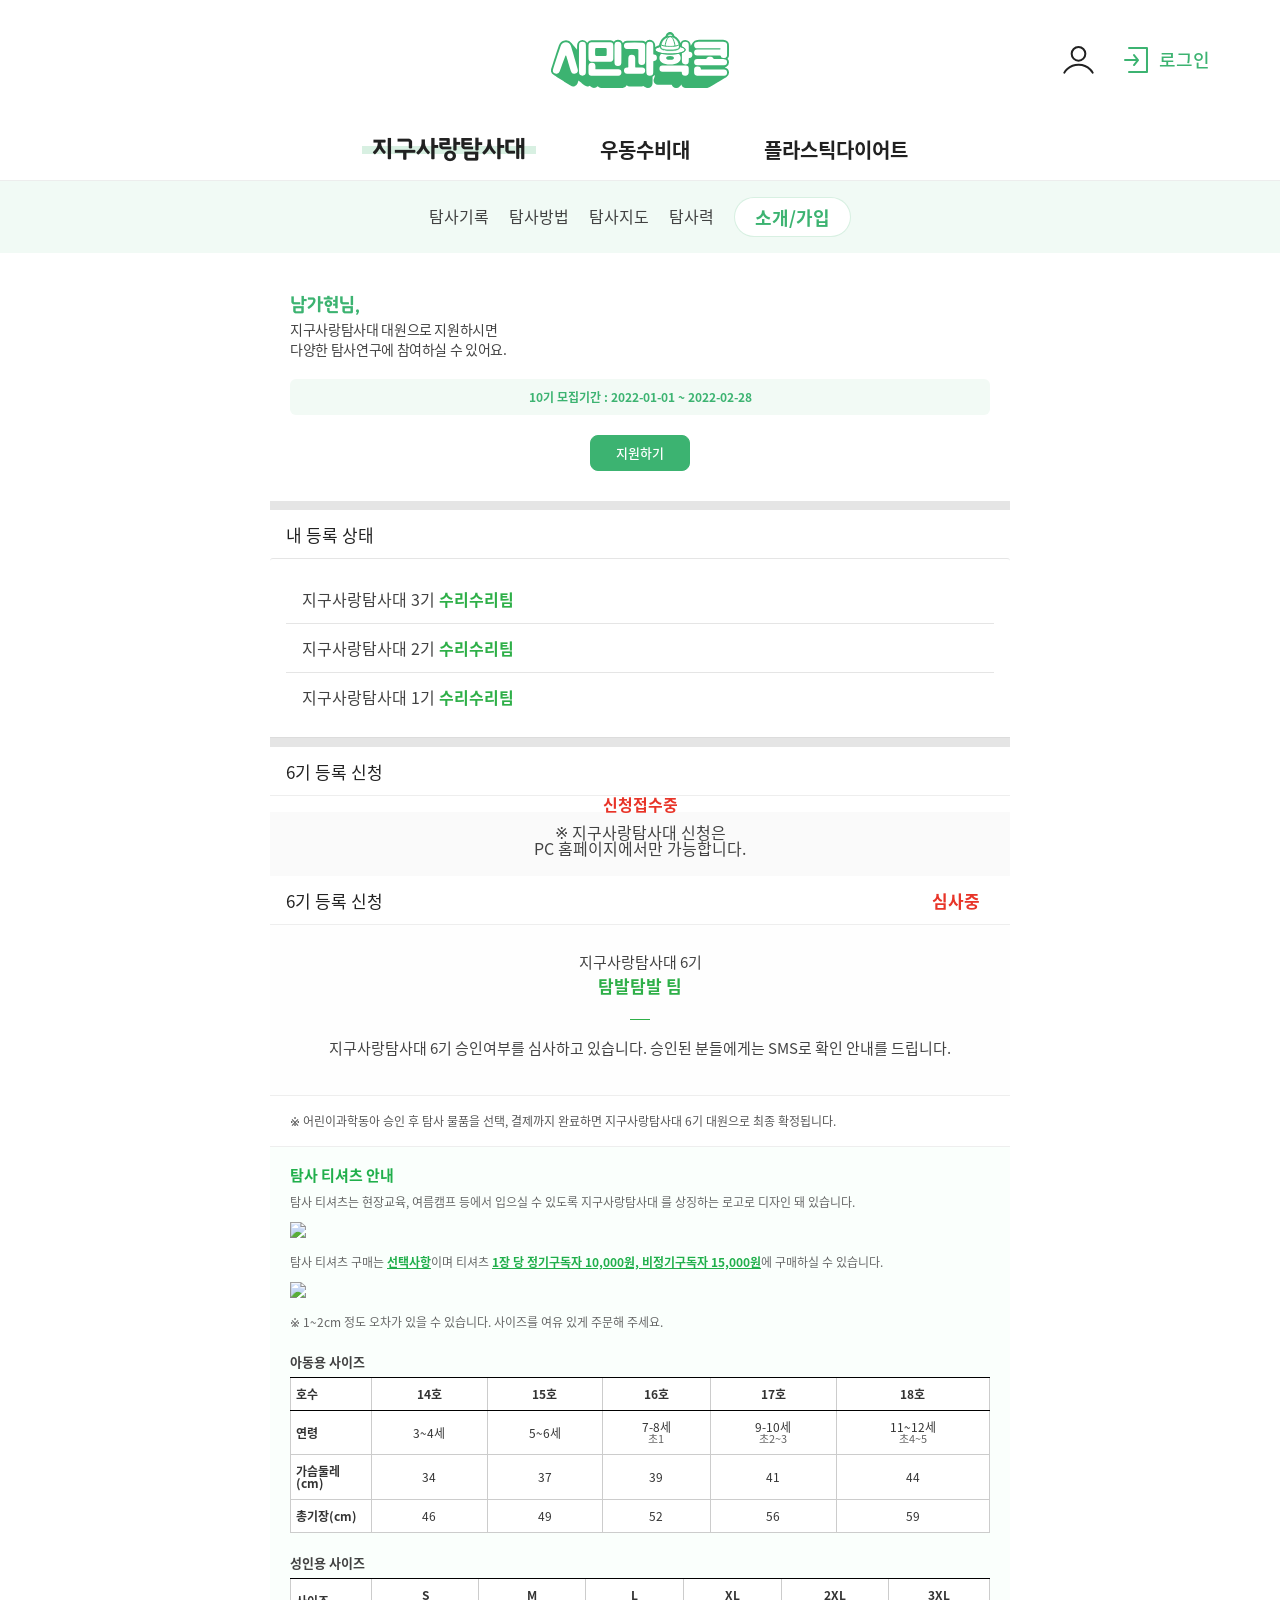
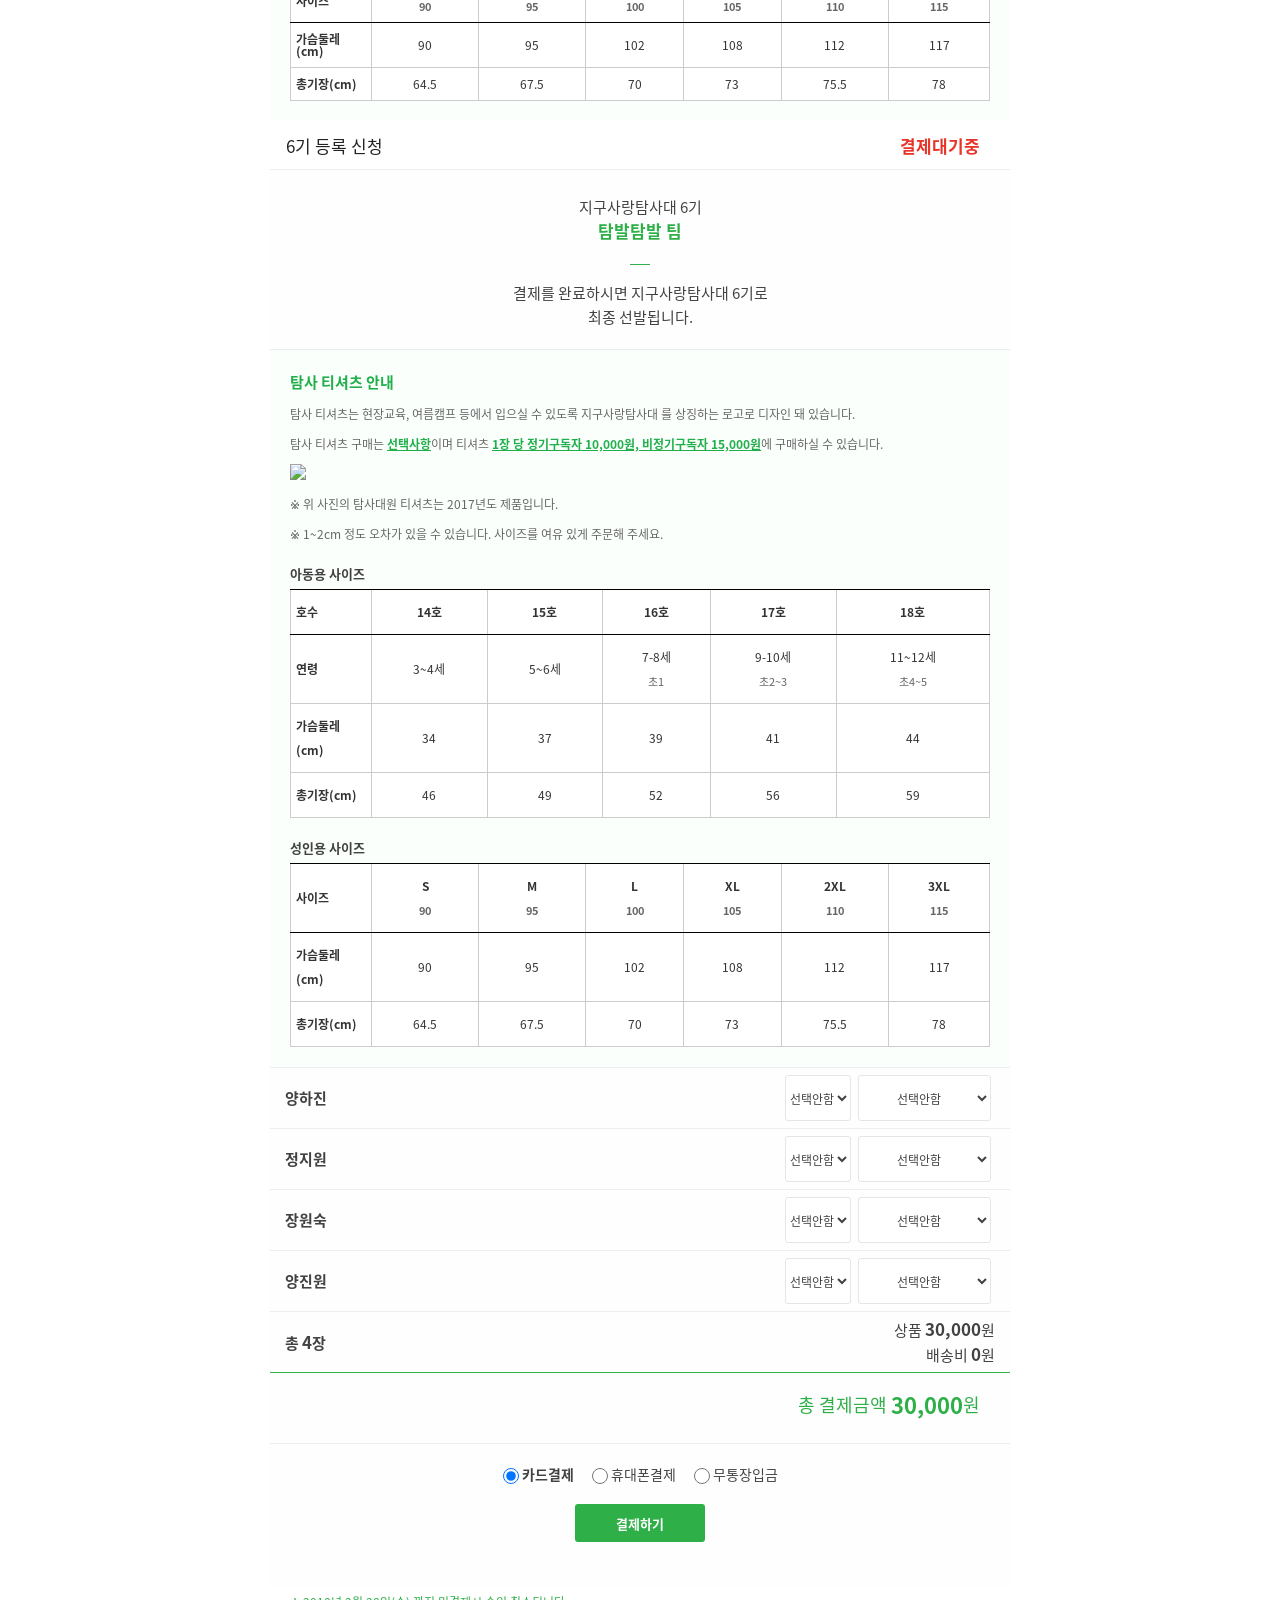
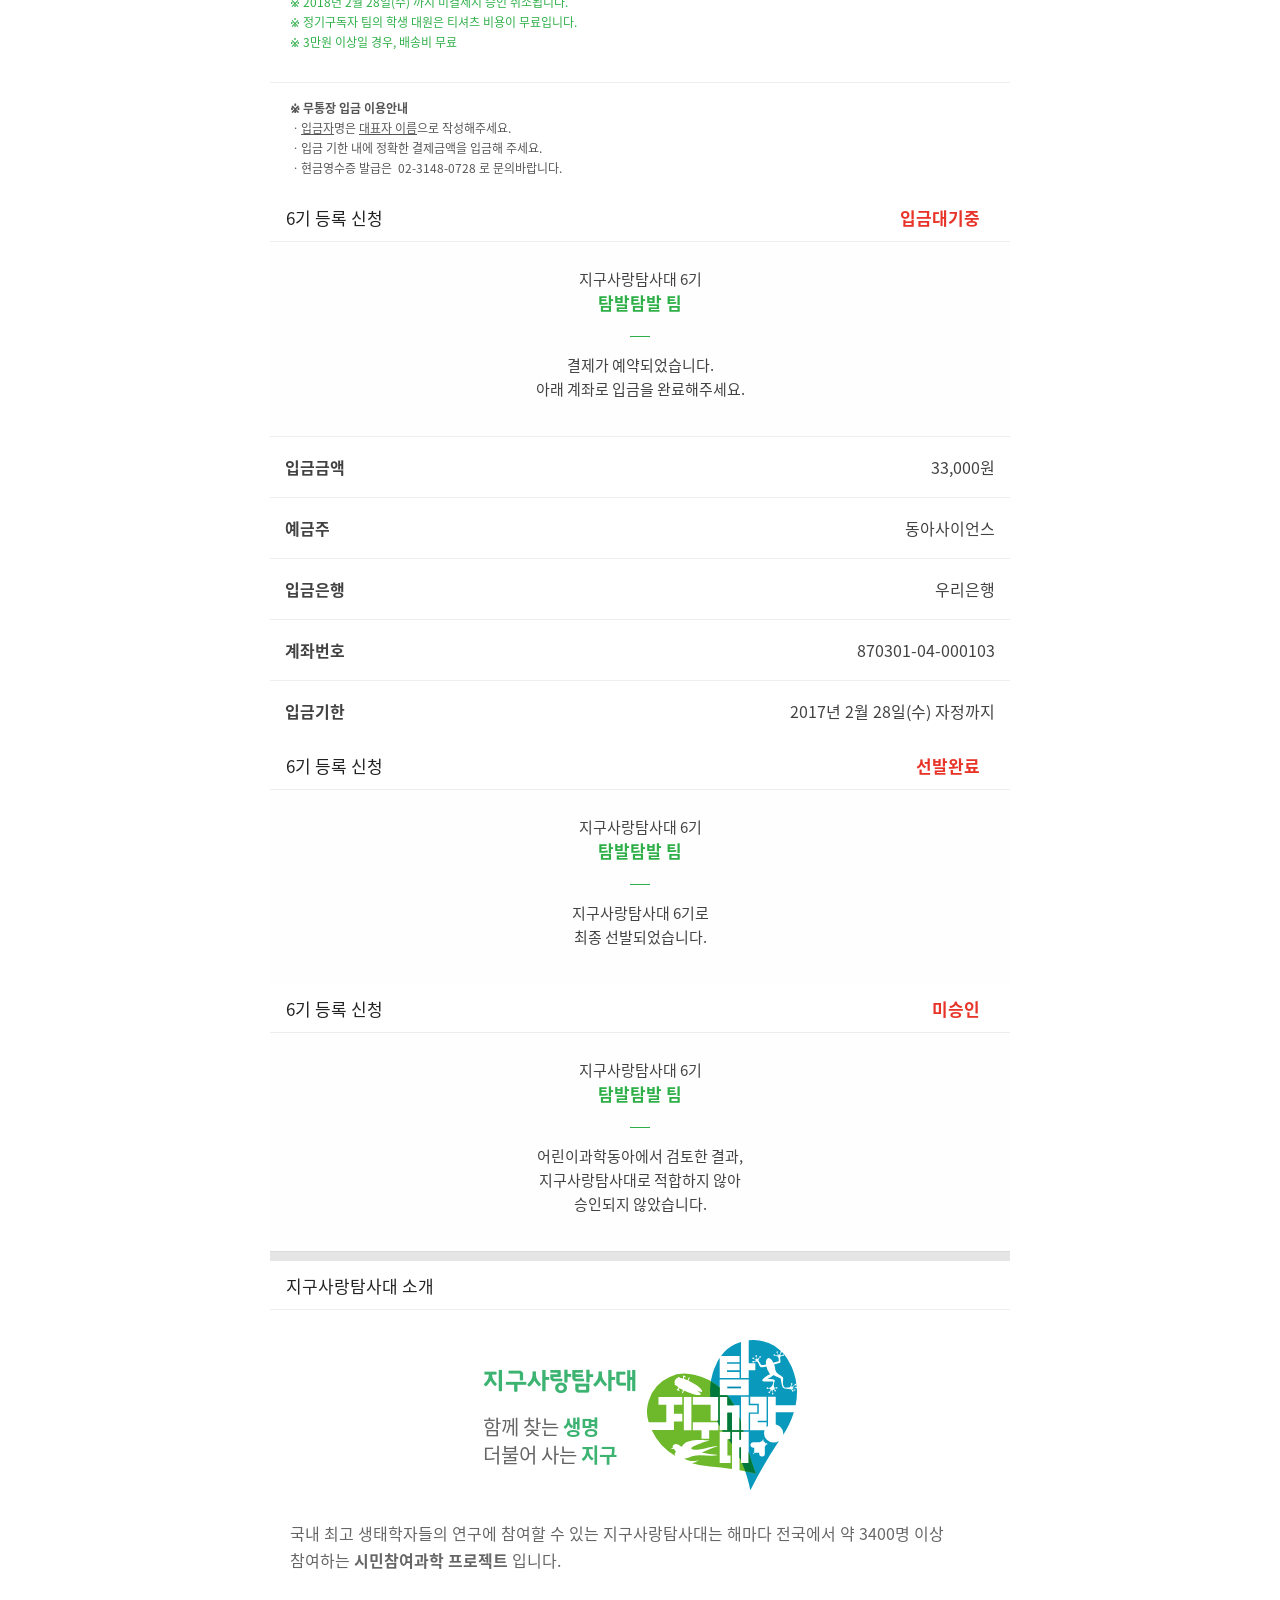
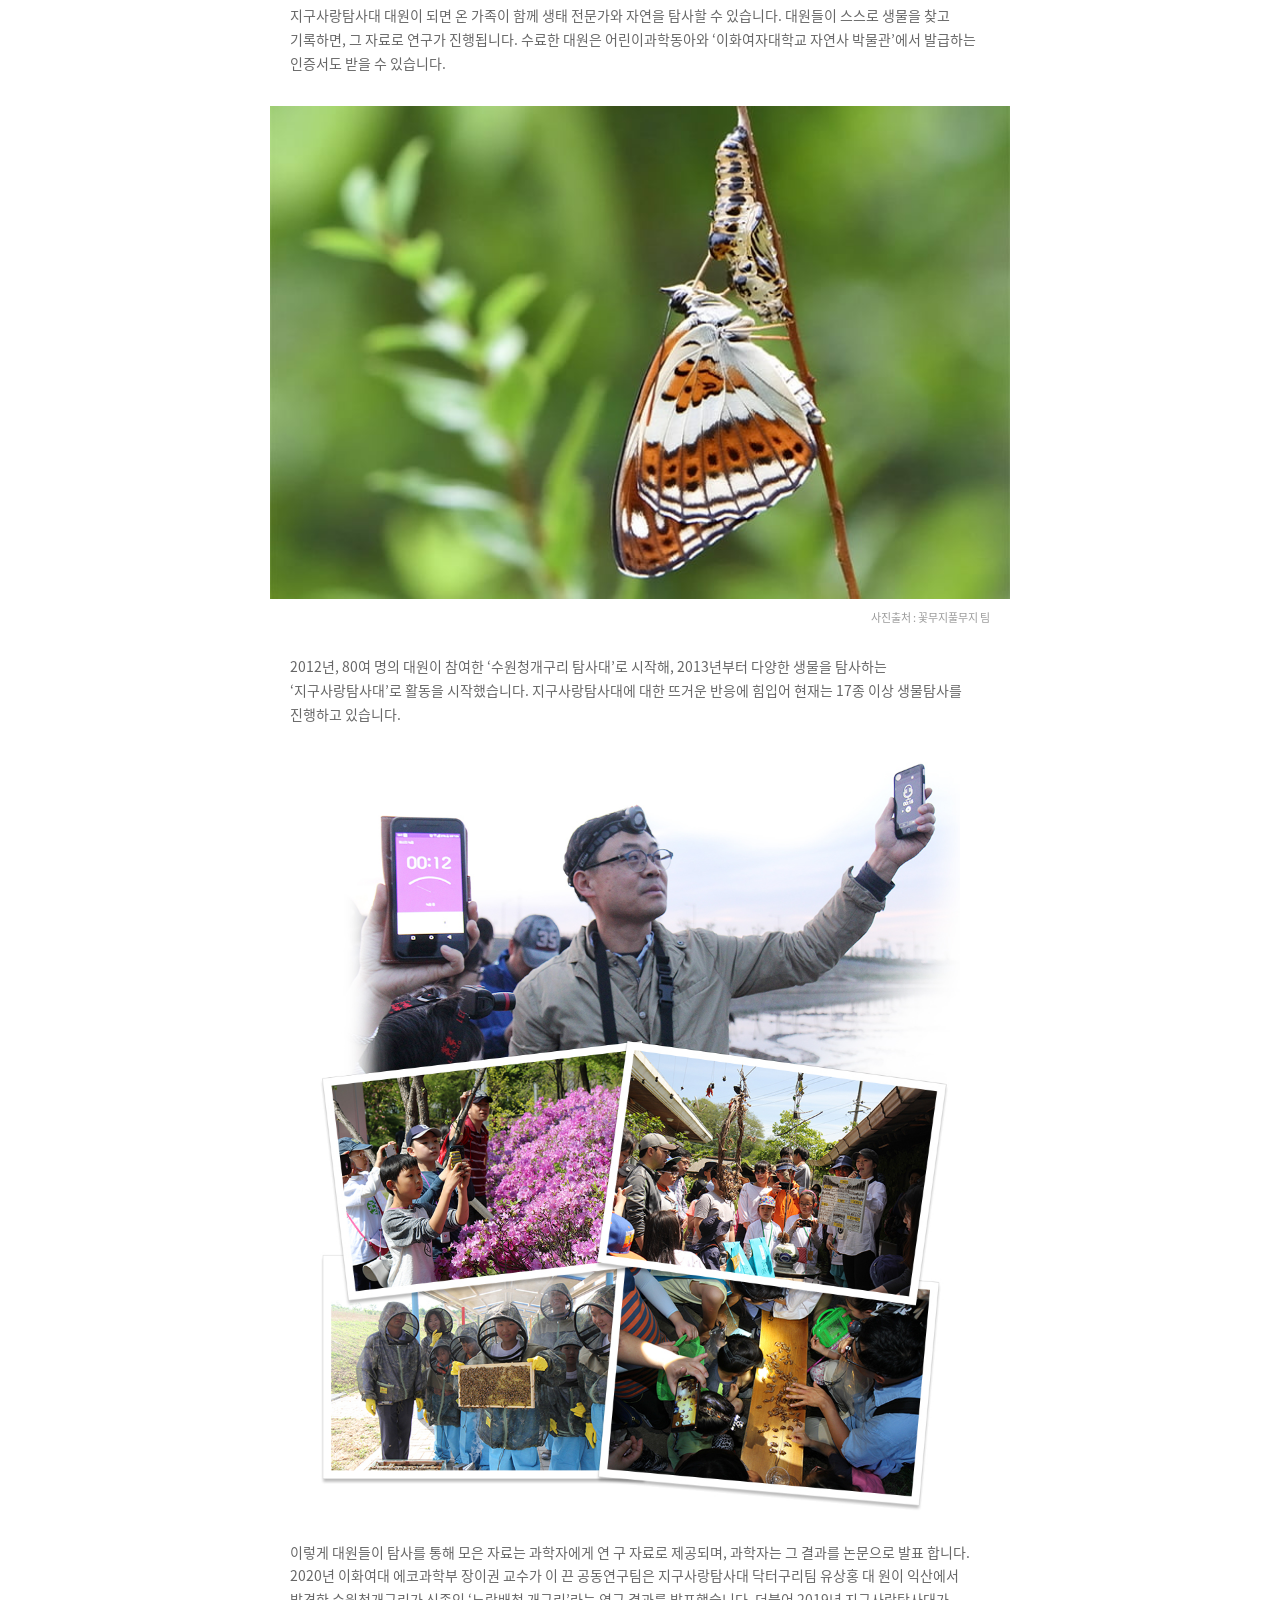
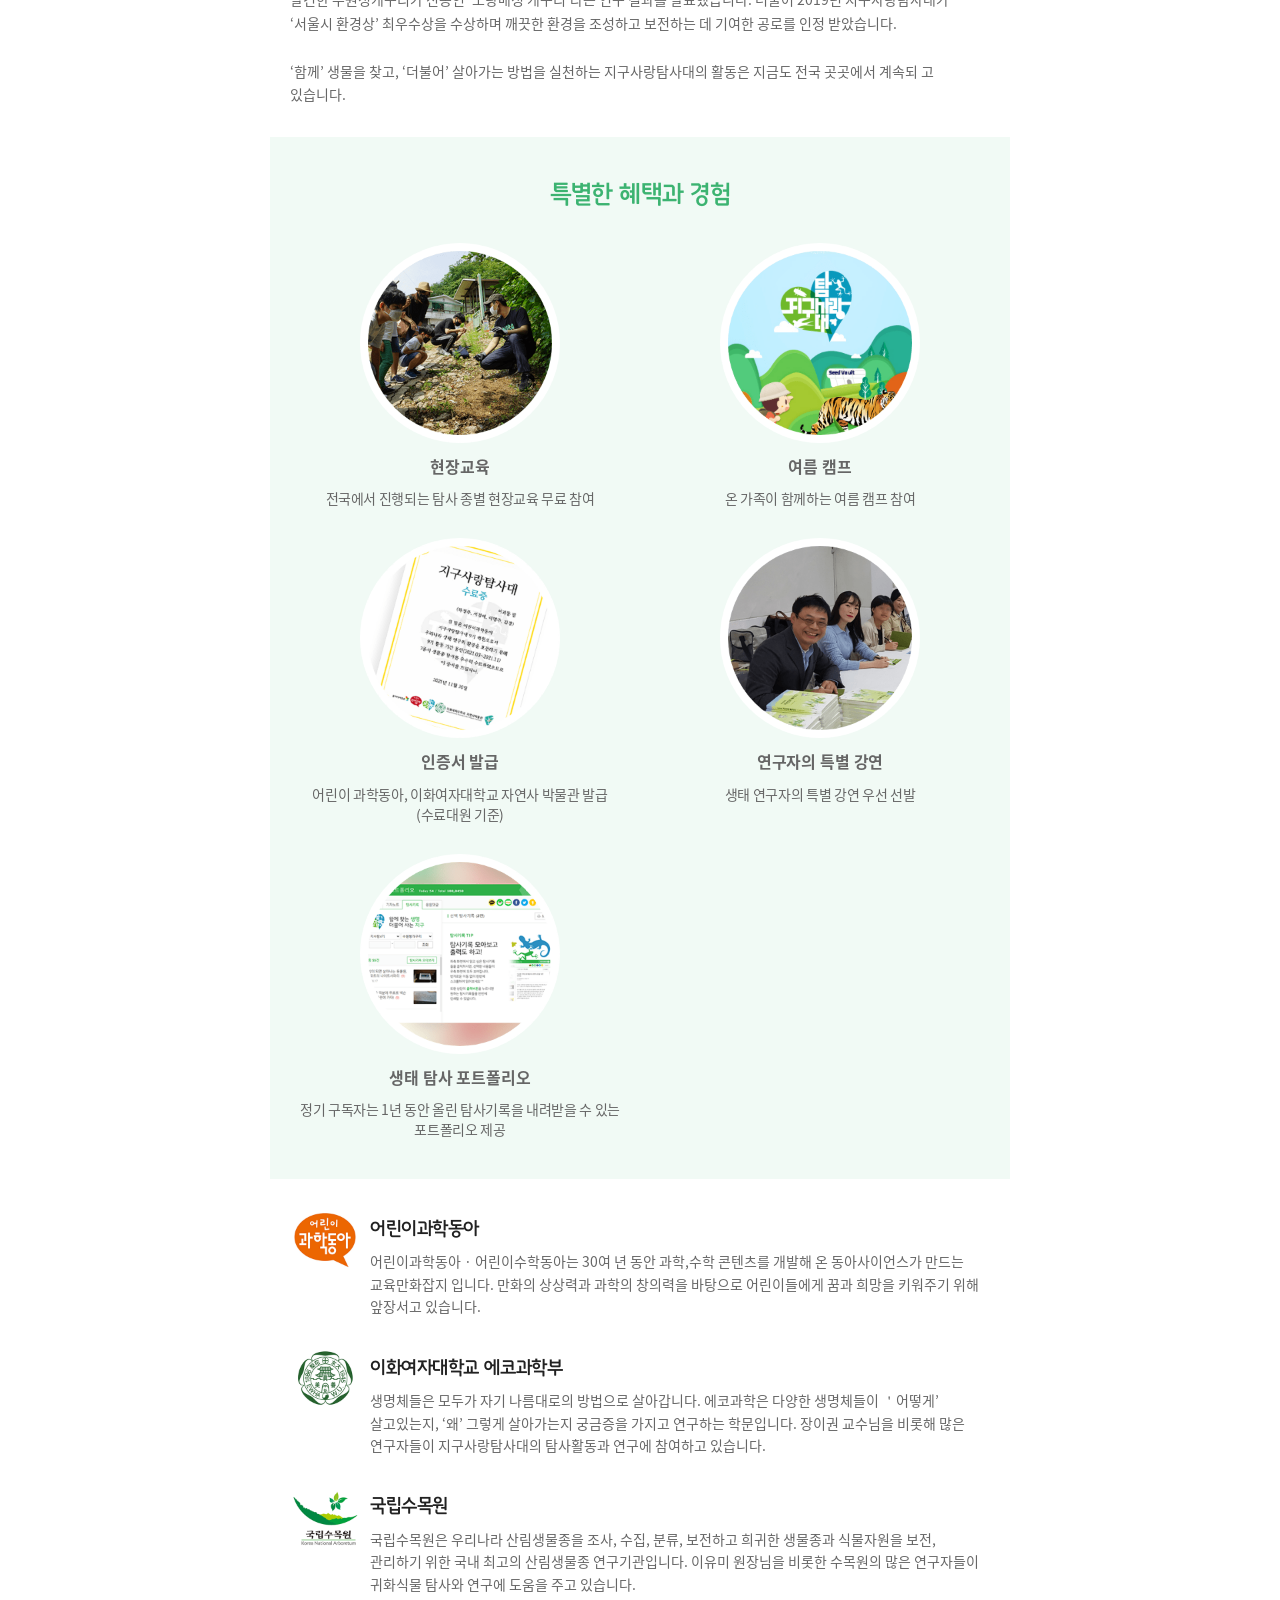
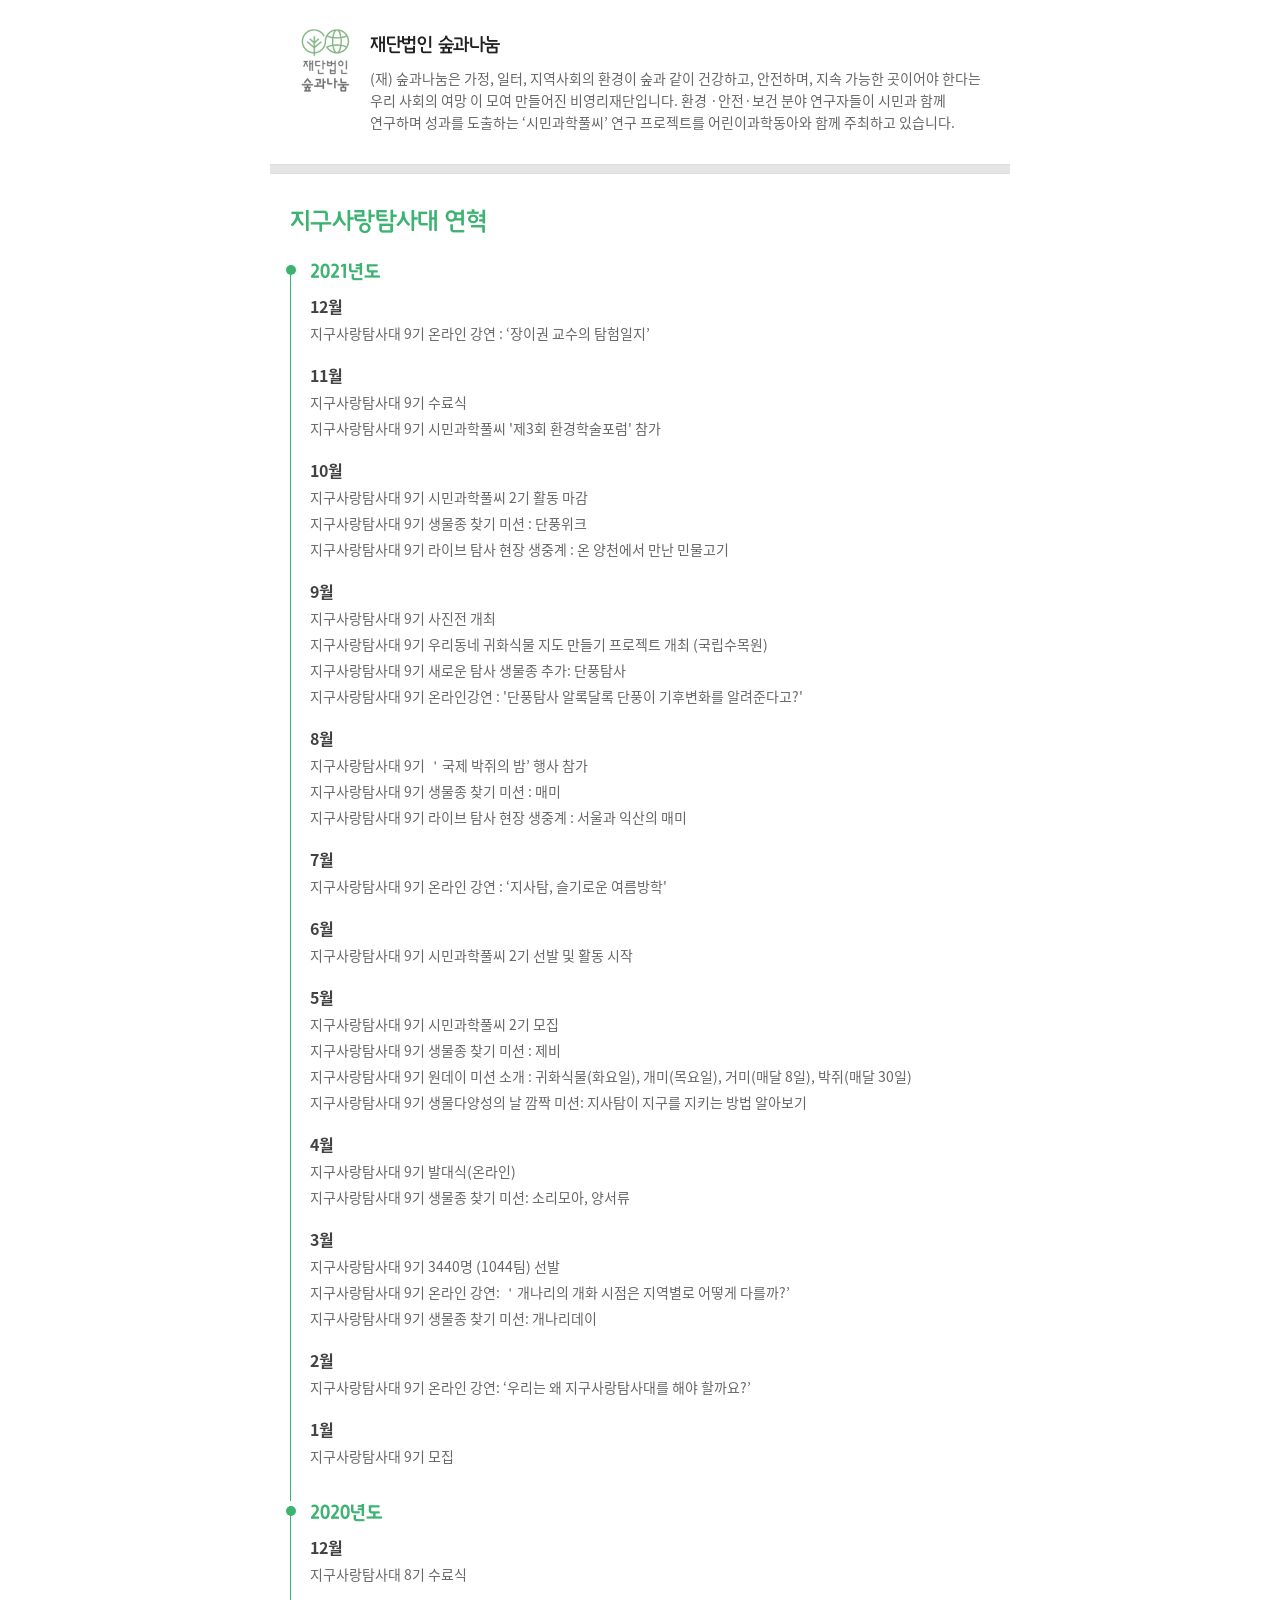
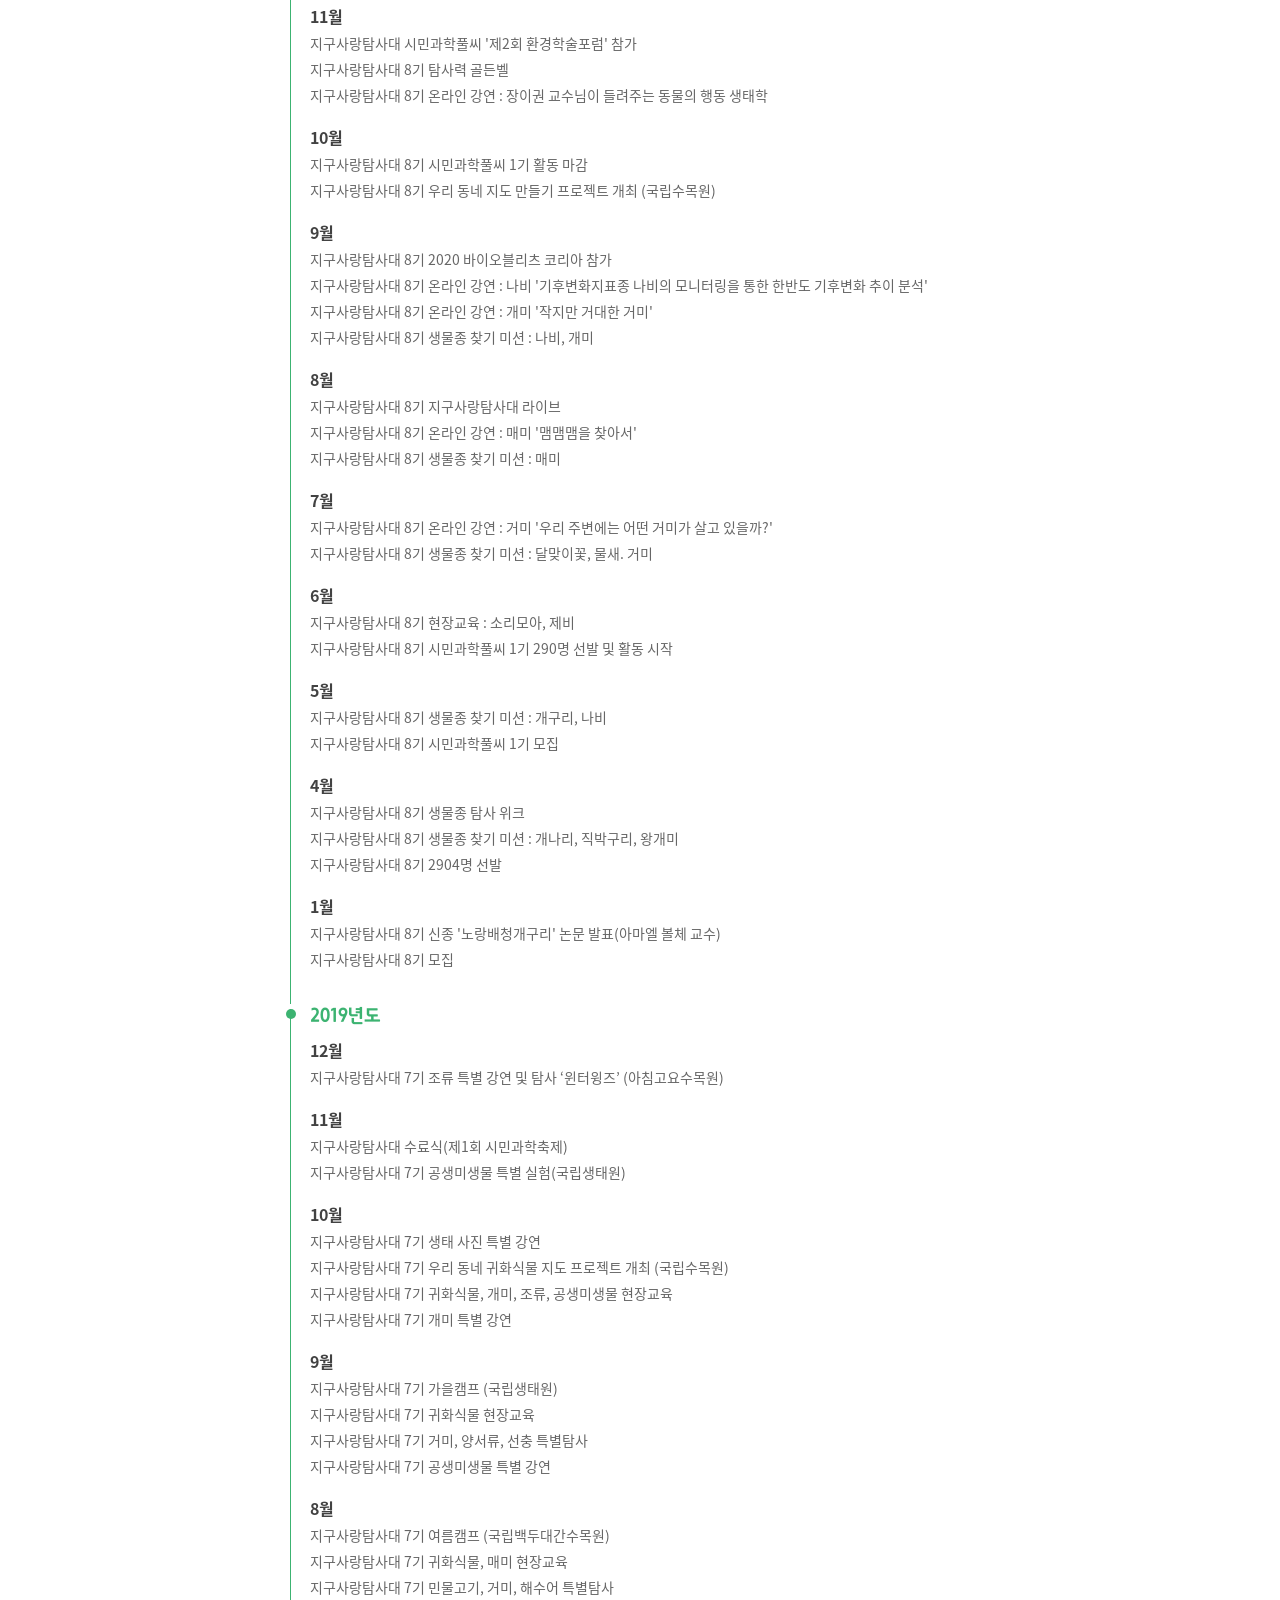
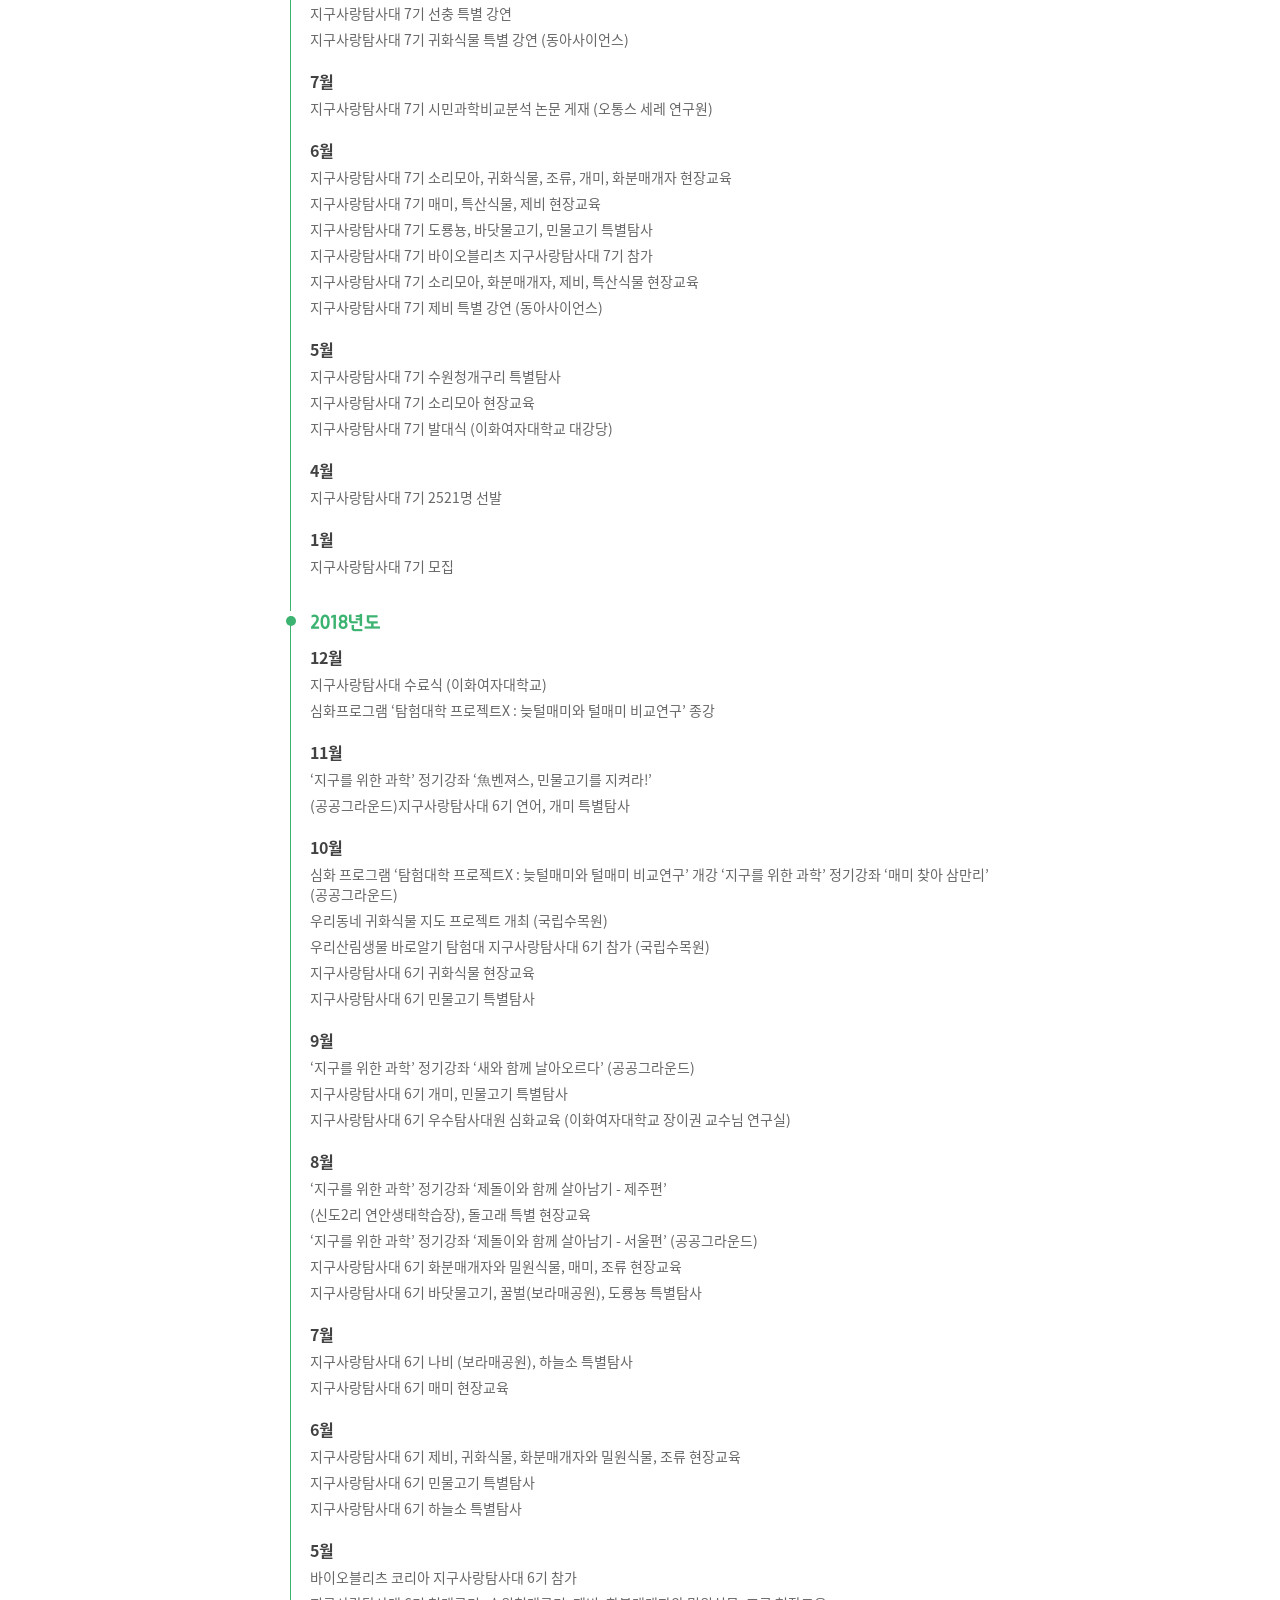
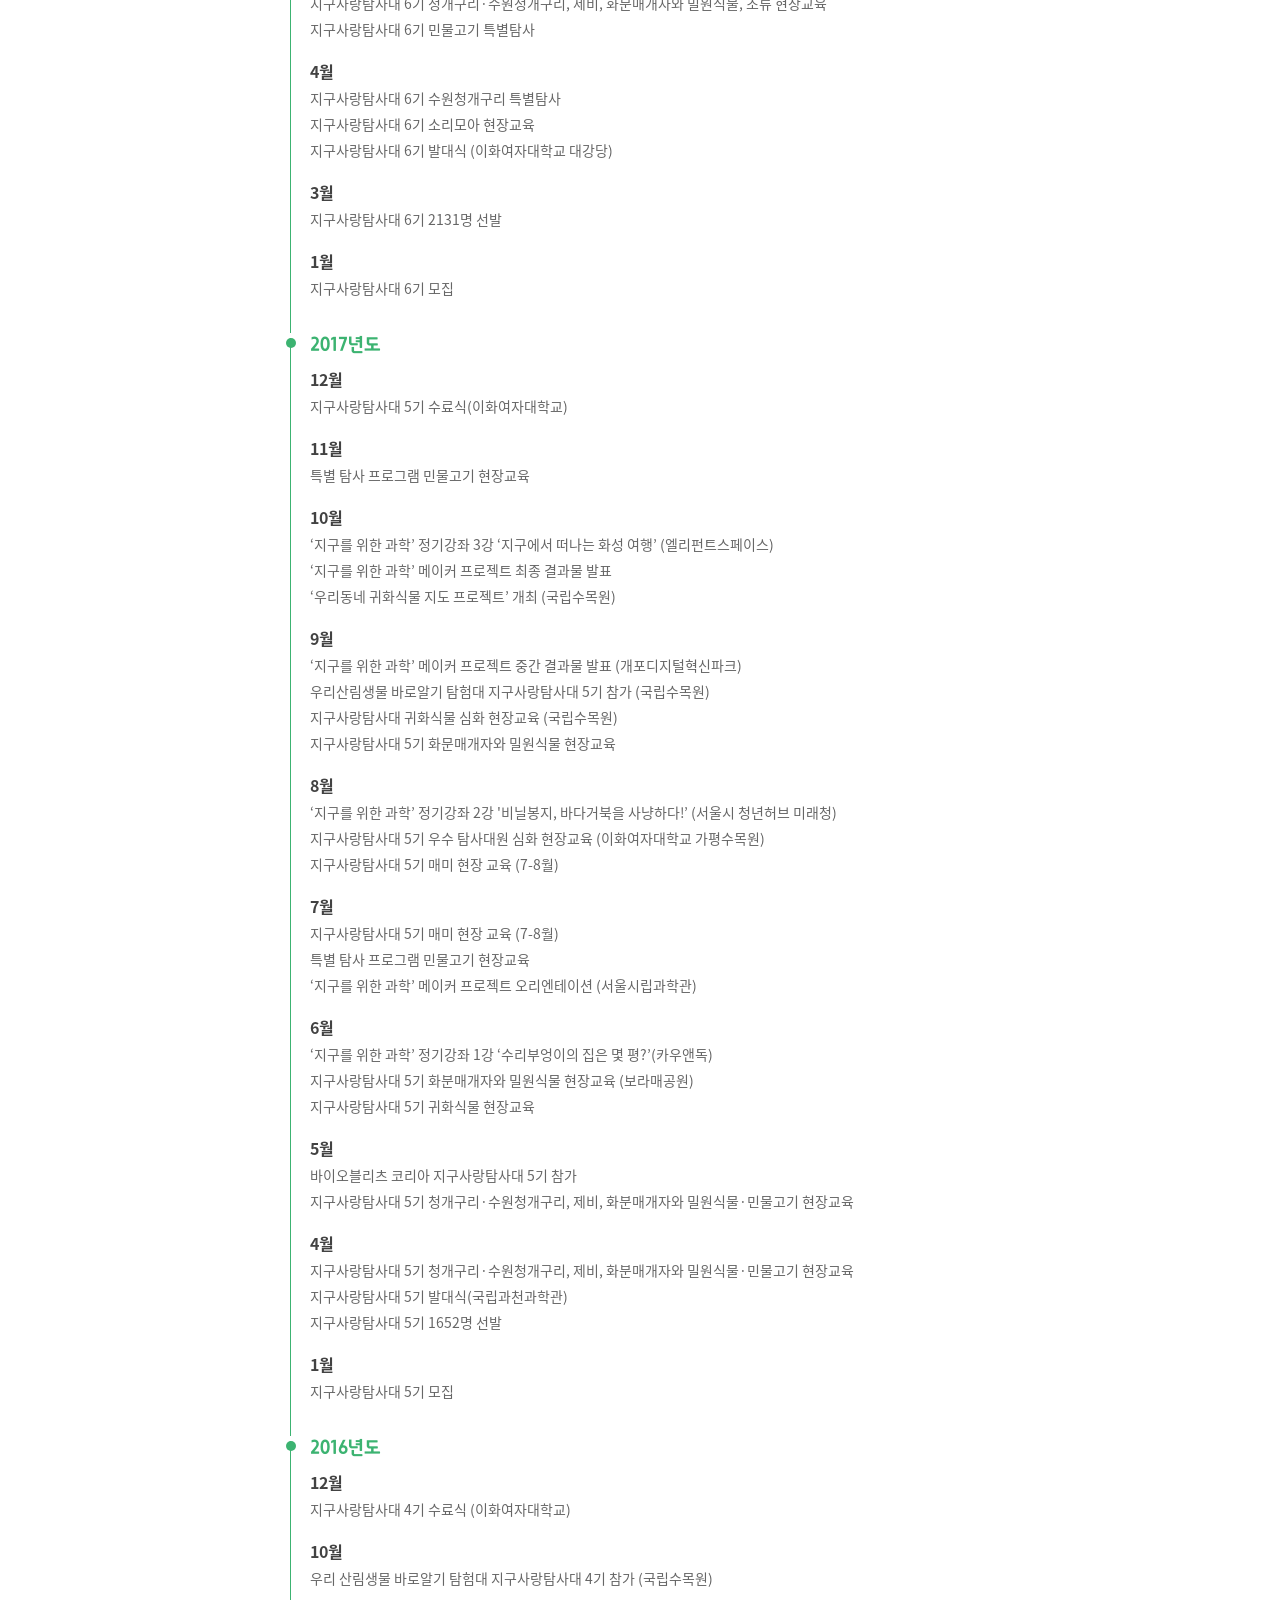
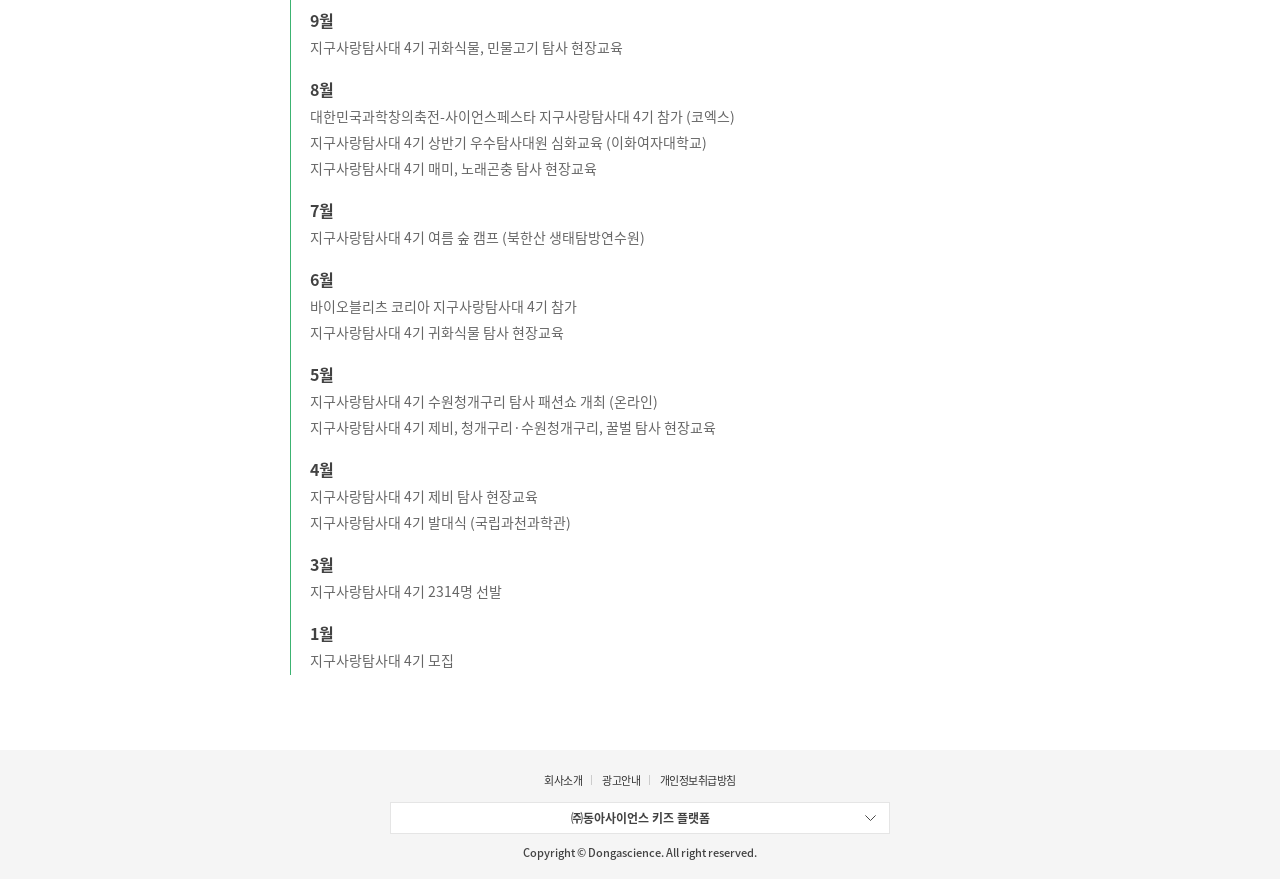
==== earth_expedition_apply.html @ b871224d "asdfasdfasdf" ====
<!DOCTYPE html>
<html lang="en">
<head>
    <meta charset="UTF-8">
    <meta http-equiv="X-UA-Compatible" content="IE=edge">
    <meta name="viewport" content="width=device-width, initial-scale=1.0, maximum-scale=1.0, user-scalable=0"/>
    <title>시민과학콘</title>
    <!--스타일 공통-->
    <link rel="stylesheet" href="./common/css/common.css">

    <!-- 지사탐 기존 스타일 -->
    <link rel="stylesheet" href="./common/css/earth.css">

    <!--js 공통-->
    <script type="text/javascript" src="./common/js/jquery.min.js"></script>
    <script type="text/javascript" src="./common/js/jquery-ui.min.js"></script>
    <script type="text/javascript" src="./common/js/jquery.ui.touch-punch.min.js"></script>
    <script type="text/javascript" src="https://kit.fontawesome.com/a9123cc962.js" crossorigin="anonymous"></script>
    <script type="text/javascript" src="./common/js/swiper.min.js"></script>
    <script type="text/javascript" src="./common/js/common.js"></script>
</head>
<body>
    <div id="wrap">
        <div id="content">
            <header id="header" class="header">
                <div class="header_top">
                    <div class="header_top_inner">
                        <h1 class="logo">
                            <a href="">
                                <span class="blind">시민과학콘</span>
                                <img src="./images/common/logo.svg" alt="시민과학콘">
                            </a>
                        </h1>
                        <div class="header_util">
                            <a href="" class="btn_mypage"><span class="blind">마이페이지</span></a>

                            <!--로그아웃 상태-->
                            <button type="button" class="btn_sign ty_logout">
                                <i class="btn_sign_ico"></i>
                                <span class="btn_sign_txt">로그인</span>
                            </button>
                            <!--// 로그아웃 상태-->
                            <!-- 로그인 상태-->
                            <!--
                            <button type="button" class="btn_sign ty_login">
                                <i class="btn_sign_ico"></i>
                                <span class="btn_sign_txt">로그아웃</span>
                            </button>
                            -->
                            <!--// 로그인 상태-->

                            <!-- 햄버거버튼 삭제
                            <button type="button" class="btn_lm">
                                <span class="blind">전체메뉴</span>
                                <div class="bar_box">
                                    <span class="bar top"></span>
                                    <span class="bar mid"></span>
                                    <span class="bar bot"></span>
                                </div>
                            </button>
                            -->
                        </div>
                    </div>
                </div>
                <div class="nav_area">
                    <nav id="nav" class="nav">
                        <ul class="nav_list">
                            <li class="on"><a href=""><span>지구사랑탐사대</span></a></li>
                            <li><a href=""><span>우동수비대</span></a></li>
                            <li><a href=""><span>플라스틱다이어트</span></a></li>
                        </ul>
                    </nav>
                </div>
            </header>
            <div id="container" class="sub_m ">
                <div class="menu_dep2 ">
                    <ul class="menu_dep2_list">
                        <li class="menu_dep2_item">
                            <a href="" class="menu_dep2_link ">탐사기록</a>
                        </li>
                        <li class="menu_dep2_item">
                            <a href="" class="menu_dep2_link ">탐사방법</a>
                        </li>
                        <li class="menu_dep2_item">
                            <a href="" class="menu_dep2_link">탐사지도</a>
                        </li>
                        <li class="menu_dep2_item">
                            <a href="" class="menu_dep2_link">탐사력</a>
                        </li>
                        <li class="menu_dep2_item">
                            <a href="" class="menu_dep2_link on">소개/가입</a>
                        </li>
                    </ul>
                </div>
                <div class="sub_wrap">
                    <div id="earth_intro" class="bg_grey">
                        <div class="earth_apply">
                            <div class="earth_apply_txt">
                                <strong class="name fc_key ff_godoB">남가현님,</strong>
                                <p>지구사랑탐사대 대원으로 지원하시면 <br> 다양한 탐사연구에 참여하실 수 있어요.</p>
                            </div>
                            <div class="earth_apply_period fc_key">
                                10기 모집기간 : 2022-01-01 ~ 2022-02-28
                            </div>
                            <div class="btn_box ty_bot2 taC">
                                <a href="" class="btn_mid" style="width: 100px;">지원하기</a>
                            </div>
                        </div>

                        <div class="status">
                            <h3>내 등록 상태</h3>
                                <ul>
                                <li class="t1">지구사랑탐사대 3기 <strong class="tname">수리수리팀</strong></li>
                                <li class="t2">지구사랑탐사대 2기 <strong class="tname">수리수리팀</strong></li>
                                <li class="t3">지구사랑탐사대 1기 <strong class="tname">수리수리팀</strong></li>
                            </ul>
                        </div>

                        <div class="signup">

                        <!-- case B1 : 지원신청 전 -->
                            <h3>6기 등록 신청</h3>
                            <div><strong class="now">신청접수중</strong></div>
                            <p class="desc">※ 지구사랑탐사대 신청은 <br>PC 홈페이지에서만 가능합니다.</p>
                        <!-- // -->

                            <!-- case B2 :지원신청 후 - 심사대기중  -->
                            <h3>6기 등록 신청<strong class="now">심사중</strong></h3>
                            <div class="detail">
                                지구사랑탐사대 6기<br>
                                <strong class="tname">탐발탐발 팀</strong>
                                    <span class="hline"></span>
                                    <p class="txt">지구사랑탐사대 6기 승인여부를 심사하고 있습니다.  승인된 분들에게는 SMS로 확인 안내를 드립니다.</p>
                            </div>
                            <div class="info">※ 어린이과학동아 승인 후  탐사 물품을 선택, 결제까지 완료하면 지구사랑탐사대 6기 대원으로 최종 확정됩니다.</div>
                            <!-- 탐사 티셔츠 안내 -->
                            <div class="ts_info">
                                <h4>탐사 티셔츠 안내</h4>
                                <p>탐사 티셔츠는 현장교육, 여름캠프 등에서 입으실 수 있도록 지구사랑탐사대 를 상징하는 로고로 디자인 돼 있습니다.</p>
                                <p><img src="http://img.dongascience.com/kids2016/mobile/images/earth/Ts_2018_mo_01.png"></p>
                                <p>탐사 티셔츠 구매는 <em>선택사항</em>이며 티셔츠 <em>1장 당 정기구독자 10,000원, 비정기구독자 15,000원</em>에 구매하실 수 있습니다.</p>
                                <p><img src="http://img.dongascience.com/kids2016/mobile/images/earth/Ts_2018_mo_02.png"></p>
                                <p>※ 1~2cm 정도 오차가 있을 수 있습니다. 사이즈를 여유 있게 주문해 주세요.</p>
                                <h5>아동용 사이즈</h5>
                                <table width="100%" border="0" cellspacing="0" cellpadding="0">
                                    <tbody><tr>
                                        <th scope="col">호수</th>
                                        <th scope="col">14호</th>
                                        <th scope="col">15호</th>
                                        <th scope="col">16호</th>
                                        <th scope="col">17호</th>
                                        <th scope="col">18호</th>
                                    </tr>
                                    <tr>
                                        <th scope="row">연령</th>
                                        <td>3~4세</td>
                                        <td>5~6세</td>
                                        <td>7-8세<span>초1</span></td>
                                        <td>9-10세<span>초2~3</span></td>
                                        <td>11~12세<span>초4~5</span></td>
                                    </tr>
                                    <tr>
                                        <th scope="row">가슴둘레(cm)</th>
                                        <td>34</td>
                                        <td>37</td>
                                        <td>39</td>
                                        <td>41</td>
                                        <td>44</td>
                                    </tr>
                                    <tr>

                                        <th scope="row">총기장(cm)</th>
                                        <td>46</td>
                                        <td>49</td>
                                        <td>52</td>
                                        <td>56</td>
                                        <td>59</td>
                                    </tr>
                                </tbody></table>


                                <h5>성인용 사이즈</h5>

                                <table width="100%" border="0" cellspacing="0" cellpadding="0">
                                    <tbody><tr>
                                        <th scope="col">사이즈</th>
                                        <th scope="col">S<span>90</span></th>
                                        <th scope="col">M<span>95</span></th>
                                        <th scope="col">L<span>100</span></th>
                                        <th scope="col">XL<span>105</span></th>
                                        <th scope="col">2XL<span>110</span></th>
                                        <th scope="col">3XL<span>115</span></th>
                                    </tr>
                                    <tr>
                                        <th scope="row">가슴둘레(cm)</th>
                                        <td>90</td>
                                        <td>95</td>
                                        <td>102</td>
                                        <td>108</td>
                                        <td>112</td>
                                        <td>117</td>
                                    </tr>
                                    <tr>
                                        <th scope="row">총기장(cm)</th>
                                        <td>64.5</td>
                                        <td>67.5</td>
                                        <td>70</td>
                                        <td>73</td>
                                        <td>75.5</td>
                                        <td>78</td>
                                    </tr>
                                </tbody></table>
                                </div>
                                <!-- // -->

                        <!-- // -->



                        <!-- case B3 :지원신청 후 - 결제대기중 -->
                            <h3>6기 등록 신청<strong class="now">결제대기중</strong></h3>
                            <div class="detail">
                                지구사랑탐사대 6기<br>
                                <strong class="tname">탐발탐발 팀</strong>
                                    <span class="hline"></span>
                                    <p class="txt">결제를 완료하시면 지구사랑탐사대 6기로<br>최종 선발됩니다.</p>

                                    <!-- 탐사 티셔츠 안내 -->
                            <div class="ts_info">
                                <h4>탐사 티셔츠 안내</h4>
                                <p>탐사 티셔츠는 현장교육, 여름캠프 등에서 입으실 수 있도록 지구사랑탐사대 를 상징하는 로고로 디자인 돼 있습니다.</p>
                                <p>탐사 티셔츠 구매는 <em>선택사항</em>이며 티셔츠 <em>1장 당 정기구독자 10,000원, 비정기구독자 15,000원</em>에 구매하실 수 있습니다.</p>
                                <p><img src="http://img.dongascience.com/kids2016/mobile/images/earth/Ts_2018_mo.png"></p>
                                <p>※ 위 사진의 탐사대원 티셔츠는 2017년도 제품입니다.</p>
                                <p>※ 1~2cm 정도 오차가 있을 수 있습니다. 사이즈를 여유 있게 주문해 주세요.</p>
                                <h5>아동용 사이즈</h5>
                                <table width="100%" border="0" cellspacing="0" cellpadding="0">
                                    <tbody><tr>
                                        <th scope="col">호수</th>
                                        <th scope="col">14호</th>
                                        <th scope="col">15호</th>
                                        <th scope="col">16호</th>
                                        <th scope="col">17호</th>
                                        <th scope="col">18호</th>
                                    </tr>
                                    <tr>
                                        <th scope="row">연령</th>
                                        <td>3~4세</td>
                                        <td>5~6세</td>
                                        <td>7-8세<span>초1</span></td>
                                        <td>9-10세<span>초2~3</span></td>
                                        <td>11~12세<span>초4~5</span></td>
                                    </tr>
                                    <tr>
                                        <th scope="row">가슴둘레(cm)</th>
                                        <td>34</td>
                                        <td>37</td>
                                        <td>39</td>
                                        <td>41</td>
                                        <td>44</td>
                                    </tr>
                                    <tr>

                                        <th scope="row">총기장(cm)</th>
                                        <td>46</td>
                                        <td>49</td>
                                        <td>52</td>
                                        <td>56</td>
                                        <td>59</td>
                                    </tr>
                                </tbody></table>


                                <h5>성인용 사이즈</h5>

                                <table width="100%" border="0" cellspacing="0" cellpadding="0">
                                    <tbody><tr>
                                        <th scope="col">사이즈</th>
                                        <th scope="col">S<span>90</span></th>
                                        <th scope="col">M<span>95</span></th>
                                        <th scope="col">L<span>100</span></th>
                                        <th scope="col">XL<span>105</span></th>
                                        <th scope="col">2XL<span>110</span></th>
                                        <th scope="col">3XL<span>115</span></th>
                                    </tr>
                                    <tr>
                                        <th scope="row">가슴둘레(cm)</th>
                                        <td>90</td>
                                        <td>95</td>
                                        <td>102</td>
                                        <td>108</td>
                                        <td>112</td>
                                        <td>117</td>
                                    </tr>
                                    <tr>
                                        <th scope="row">총기장(cm)</th>
                                        <td>64.5</td>
                                        <td>67.5</td>
                                        <td>70</td>
                                        <td>73</td>
                                        <td>75.5</td>
                                        <td>78</td>
                                    </tr>
                                </tbody></table>
                                </div>
                                <!-- // -->


                                <table width="100%" border="0" cellspacing="0" cellpadding="0" class="sel_size">
                                <tbody><tr>
                                    <th scope="row">양하진</th>
                                    <td><select name=" " class="opt" id=" ">
                                        <option value="선택안함" selected="selected">선택안함</option>
                                        <option value="성인">성인</option>
                                        <option value="아동">아동</option>
                                        </select>
                                        <select name=" " class="opt L" id=" ">
                                        <option value="선택안함" selected="selected">선택안함</option>
                                        <option value="14호 흰색">14호 흰색</option>
                                        <option value="14호 검정(+10000원)">14호 검정(+10000원)</option>
                                        <option value="15호 흰색">15호 흰색</option>
                                        <option value="15호 검정(+10000원)">15호 검정(+10000원)</option>
                                        <option value="16호 흰색">16호 흰색</option>
                                        <option value="16호 검정(+10000원)">16호 검정(+10000원)</option>
                                        <option value="17호 흰색">17호 흰색</option>
                                        <option value="17호 검정(+10000원)">17호 검정(+10000원)</option>
                                        <option value="18호 흰색">18호 흰색</option>
                                        <option value="18호 검정(+10000원)">18호 검정(+10000원)</option>
                                        </select>
                                    </td>
                                </tr>
                                <tr>
                                    <th scope="row">정지원</th>
                                    <td><select name=" " class="opt" id=" ">
                                        <option value="선택안함" selected="selected">선택안함</option>
                                        <option value="성인">성인</option>
                                        <option value="아동">아동</option>
                                        </select>
                                        <select name=" " class="opt L" id=" ">
                                        <option value="선택안함" selected="selected">선택안함</option>
                                        <option value="14호 흰색">14호 흰색</option>
                                        <option value="14호 검정(+10000원)">14호 검정(+10000원)</option>
                                        <option value="15호 흰색">15호 흰색</option>
                                        <option value="15호 검정(+10000원)">15호 검정(+10000원)</option>
                                        <option value="16호 흰색">16호 흰색</option>
                                        <option value="16호 검정(+10000원)">16호 검정(+10000원)</option>
                                        <option value="17호 흰색">17호 흰색</option>
                                        <option value="17호 검정(+10000원)">17호 검정(+10000원)</option>
                                        <option value="18호 흰색">18호 흰색</option>
                                        <option value="18호 검정(+10000원)">18호 검정(+10000원)</option>
                                        </select>
                                    </td>
                                </tr>
                                <tr>
                                    <th scope="row">장원숙</th>
                                    <td><select name=" " class="opt" id=" ">
                                        <option value="선택안함" selected="selected">선택안함</option>
                                        <option value="성인">성인</option>
                                        <option value="아동">아동</option>
                                        </select>
                                        <select name=" " class="opt L" id=" ">
                                        <option value="선택안함" selected="selected">선택안함</option>
                                        <option value="14호 흰색">14호 흰색</option>
                                        <option value="14호 검정(+10000원)">14호 검정(+10000원)</option>
                                        <option value="15호 흰색">15호 흰색</option>
                                        <option value="15호 검정(+10000원)">15호 검정(+10000원)</option>
                                        <option value="16호 흰색">16호 흰색</option>
                                        <option value="16호 검정(+10000원)">16호 검정(+10000원)</option>
                                        <option value="17호 흰색">17호 흰색</option>
                                        <option value="17호 검정(+10000원)">17호 검정(+10000원)</option>
                                        <option value="18호 흰색">18호 흰색</option>
                                        <option value="18호 검정(+10000원)">18호 검정(+10000원)</option>
                                        </select>
                                    </td>
                                </tr>
                                <tr>
                                    <th scope="row">양진원</th>
                                    <td><select name=" " class="opt" id=" ">
                                        <option value="선택안함" selected="selected">선택안함</option>
                                        <option value="성인">성인</option>
                                        <option value="아동">아동</option>
                                        </select>
                                        <select name=" " class="opt L" id=" ">
                                        <option value="선택안함" selected="selected">선택안함</option>
                                        <option value="14호 흰색">14호 흰색</option>
                                        <option value="14호 검정(+10000원)">14호 검정(+10000원)</option>
                                        <option value="15호 흰색">15호 흰색</option>
                                        <option value="15호 검정(+10000원)">15호 검정(+10000원)</option>
                                        <option value="16호 흰색">16호 흰색</option>
                                        <option value="16호 검정(+10000원)">16호 검정(+10000원)</option>
                                        <option value="17호 흰색">17호 흰색</option>
                                        <option value="17호 검정(+10000원)">17호 검정(+10000원)</option>
                                        <option value="18호 흰색">18호 흰색</option>
                                        <option value="18호 검정(+10000원)">18호 검정(+10000원)</option>
                                        </select>
                                    </td>
                                </tr>
                                <tr>
                                    <th scope="row">총 <strong class="price">4</strong>장</th>
                                    <td>상품 <strong class="price">30,000</strong>원<br>배송비 <strong class="price">0</strong>원</td>
                                </tr>
                                <tr>
                                    <td colspan="2" class="total">총 결제금액 <strong class="price">30,000</strong>원</td>
                                </tr>
                                <tr>
                                    <td colspan="2" class="methods">
                                        <label><input name=" " type="radio" value="" id=" " checked="checked"> <span>카드결제</span></label>
                                        <label><input name=" " type="radio" value="" id=" "> <span>휴대폰결제</span></label>
                                        <label><input name=" " type="radio" value="" id=" "> <span>무통장입금</span></label>
                                    </td>
                                </tr>
                                </tbody></table>
                                <input type="button" value="결제하기" class="btn_pay">
                                </div>
                                <div class="payinfo">※ 2018년 2월 28일(수) 까지 미결제시 승인 취소됩니다. <br>
                                ※ 정기구독자 팀의 학생 대원은 티셔츠 비용이 무료입니다.<br>
                                ※ 3만원 이상일 경우, 배송비 무료
                                </div>
                                                    <div class="info">
                                <strong>※ 무통장 입금 이용안내</strong><br>
                                ㆍ<em>입금자</em>명은 <em>대표자 이름</em>으로 작성해주세요.<br>
                                ㆍ입금 기한 내에 정확한 결제금액을 입금해 주세요.<br>
                                ㆍ현금영수증  발급은 &nbsp;02-3148-0728 로 문의바랍니다.</div>
                        <!-- // -->

                        <!-- case B4 :지원신청 후 - 입금대기중 -->
                            <h3>6기 등록 신청<strong class="now">입금대기중</strong></h3>
                            <div class="detail">
                                지구사랑탐사대 6기<br>
                                <strong class="tname">탐발탐발 팀</strong>
                                    <span class="hline"></span>
                                <p class="txt">결제가 예약되었습니다. <br>아래 계좌로 입금을 완료해주세요.</p>
                            </div>
                            <table width="100%" border="0" cellspacing="0" cellpadding="0" class="sel_size">
                                <tbody><tr>
                                    <th scope="row">입금금액</th>
                                    <td>
                                        33,000원
                                    </td>
                                    </tr>
                                <tr>
                                    <th scope="row">예금주</th>
                                    <td>동아사이언스</td>
                                </tr>
                                <tr>
                                    <th scope="row">입금은행</th>
                                    <td>우리은행</td>
                                </tr>
                                <tr>
                                    <th scope="row">계좌번호</th>
                                    <td>870301-04-000103</td>
                                </tr>
                                <tr>
                                    <th scope="row">입금기한</th>
                                    <td>2017년 2월 28일(수)  자정까지</td>
                                </tr>
                            </tbody></table>
                        <!-- // -->

                        <!-- case B5 :지원신청 후 - 승인 -->
                            <h3>6기 등록 신청<strong class="now">선발완료</strong></h3>
                            <div class="detail">
                                지구사랑탐사대 6기<br>
                                <strong class="tname">탐발탐발 팀</strong>
                                    <span class="hline"></span>
                                    <p class="txt">지구사랑탐사대 6기로<br>최종 선발되었습니다.</p>
                                </div>
                        <!-- //-->

                        <!-- case B6 :지원신청 후 - 미승인  -->
                            <h3>6기 등록 신청<strong class="now">미승인</strong></h3>
                            <div class="detail">
                                지구사랑탐사대 6기<br>
                                <strong class="tname">탐발탐발 팀</strong>
                                    <span class="hline"></span>
                                    <p class="txt">어린이과학동아에서 검토한 결과,<br>지구사랑탐사대로 적합하지 않아<br>승인되지 않았습니다.</p>
                            </div>
                        <!-- // -->
                        </div>

                        <div class="intro">
                            <h3>지구사랑탐사대 소개</h3>
                            <div class="sub_inner earth_intro">
                                <div class="earth_intro_sec earth_intro_top">
                                    <div class="txt_box">
                                        <h2 class="earth_intro_top_tit fc_key ff_godoB">지구사랑탐사대</h2>
                                        <p>함께 찾는 <b class="fc_key">생명</b> <br>더불어 사는 <b class="fc_key">지구</b></p>
                                    </div>
                                    <div class="img_box">
                                        <img src="./images/common/earth_logo.svg" alt="지구사랑탐사대">
                                    </div>
                                </div>
                                <p class="earth_intro_sec txt_mid">국내 최고 생태학자들의 연구에 참여할 수 있는 지구사랑탐사대는 해마다 전국에서 약 3400명 이상 참여하는 <b>시민참여과학 프로젝트</b> 입니다.</p>
                                <p class="earth_intro_sec">지구사랑탐사대 대원이 되면 온 가족이 함께 생태 전문가와 자연을 탐사할 수 있습니다. 대원들이 스스로 생물을 찾고 기록하면, 그 자료로 연구가 진행됩니다. 수료한 대원은 어린이과학동아와 ‘이화여자대학교 자연사 박물관’에서 발급하는 인증서도 받을 수 있습니다.</p>
                                <div class="earth_intro_sec">
                                    <div class="img_box ty_full">
                                        <img src="./images/earth/earth_intro_img1.jpg" alt="">
                                    </div>
                                    <cite class="txt_cite ty_bot">사진출처 : 꽃무지풀무지 팀</cite>
                                </div>
                                <p class="earth_intro_sec">
                                    2012년, 80여 명의 대원이 참여한 ‘수원청개구리 탐사대’로 시작해, 2013년부터 다양한 생물을 탐사하는 ‘지구사랑탐사대’로 활동을 시작했습니다. 지구사랑탐사대에 대한 뜨거운 반응에 힘입어 현재는 17종 이상 생물탐사를 진행하고 있습니다.
                                </p>
                                <div class="earth_intro_sec">
                                    <div class="img_box taC">
                                        <img src="./images/earth/earth_intro_img2.png" alt="">
                                    </div>
                                </div>
                                <p class="earth_intro_sec">
                                    이렇게 대원들이 탐사를 통해 모은 자료는 과학자에게 연
                                    구 자료로 제공되며, 과학자는 그 결과를 논문으로 발표
                                    합니다. 2020년 이화여대 에코과학부 장이권 교수가 이
                                    끈 공동연구팀은 지구사랑탐사대 닥터구리팀 유상홍 대
                                    원이 익산에서 발견한 수원청개구리가 신종인 ‘노랑배청
                                    개구리’라는 연구 결과를 발표했습니다. 더불어 2019년
                                    지구사랑탐사대가 ‘서울시 환경상’ 최우수상을 수상하며
                                    깨끗한 환경을 조성하고 보전하는 데 기여한 공로를 인정
                                    받았습니다. <br><br>
                                    ‘함께’ 생물을 찾고, ‘더불어’ 살아가는 방법을 실천하는
                                    지구사랑탐사대의 활동은 지금도 전국 곳곳에서 계속되
                                    고 있습니다.
                                </p>
                                <div class="earth_intro_sec ty_bg">
                                    <strong class="earth_intro_sec_tit ff_godo fc_key">특별한 혜택과 경험</strong>
                                    <ul class="benefit_list">
                                        <li class="benefit_list_item">
                                            <div class="img_box">
                                                <img src="./images/earth/earth_intro_benefit1.png" alt="">
                                            </div>
                                            <div class="txt_box">
                                                <strong class="tit">현장교육</strong>
                                                <p class="desc">전국에서 진행되는 탐사 종별 현장교육 무료 참여</p>
                                            </div>
                                        </li>
                                        <li class="benefit_list_item">
                                            <div class="img_box">
                                                <img src="./images/earth/earth_intro_benefit2.png" alt="">
                                            </div>
                                            <div class="txt_box">
                                                <strong class="tit">여름 캠프</strong>
                                                <p class="desc">온 가족이 함께하는 여름 캠프 참여</p>
                                            </div>
                                        </li>
                                        <li class="benefit_list_item">
                                            <div class="img_box">
                                                <img src="./images/earth/earth_intro_benefit3.png" alt="">
                                            </div>
                                            <div class="txt_box">
                                                <strong class="tit">인증서 발급</strong>
                                                <p class="desc">어린이 과학동아, 이화여자대학교 자연사 박물관 발급 (수료대원 기준)</p>
                                            </div>
                                        </li>
                                        <li class="benefit_list_item">
                                            <div class="img_box">
                                                <img src="./images/earth/earth_intro_benefit4.png" alt="">
                                            </div>
                                            <div class="txt_box">
                                                <strong class="tit">연구자의 특별 강연</strong>
                                                <p class="desc">생태 연구자의 특별 강연 우선 선발</p>
                                            </div>
                                        </li>
                                        <li class="benefit_list_item">
                                            <div class="img_box">
                                                <img src="./images/earth/earth_intro_benefit5.png" alt="">
                                            </div>
                                            <div class="txt_box">
                                                <strong class="tit">생태 탐사 포트폴리오</strong>
                                                <p class="desc">정기 구독자는 1년 동안 올린 탐사기록을 내려받을 수 있는 포트폴리오 제공</p>
                                            </div>
                                        </li>
                                    </ul>
                                </div>
                                <div class="earth_intro_sec">
                                    <ul class="partner_list">
                                        <li class="partner_list_item">
                                            <div class="img_box"><img src="./images/earth/partner1.png" alt="어린이과학동아"></div>
                                            <div class="txt_box">
                                                <storng class="tit ff_godo">어린이과학동아</storng>
                                                <div class="desc">
                                                    어린이과학동아 · 어린이수학동아는 30여 년 동안 과학,수학 콘텐츠를 개발해 온 동아사이언스가 만드는 교육만화잡지 입니다. 만화의 상상력과 과학의 창의력을 바탕으로 어린이들에게 꿈과 희망을 키워주기 위해 앞장서고 있습니다.
                                                </div>
                                            </div>
                                        </li>
                                        <li class="partner_list_item">
                                            <div class="img_box"><img src="./images/earth/partner2.png" alt="이화여자대학교"></div>
                                            <div class="txt_box">
                                                <storng class="tit ff_godo">이화여자대학교 에코과학부</storng>
                                                <div class="desc">
                                                    생명체들은 모두가 자기 나름대로의 방법으로 살아갑니다. 에코과학은 다양한 생명체들이 ＇어떻게’ 살고있는지, ‘왜’ 그렇게 살아가는지 궁금증을 가지고 연구하는 학문입니다. 장이권 교수님을 비롯해 많은 연구자들이 지구사랑탐사대의 탐사활동과 연구에 참여하고 있습니다.
                                                </div>
                                            </div>
                                        </li>
                                        <li class="partner_list_item">
                                            <div class="img_box"><img src="./images/earth/partner3.png" alt="국립수목원"></div>
                                            <div class="txt_box">
                                                <storng class="tit ff_godo">국립수목원</storng>
                                                <div class="desc">
                                                    국립수목원은 우리나라 산림생물종을 조사, 수집, 분류, 보전하고 희귀한 생물종과 식물자원을 보전, 관리하기 위한 국내 최고의 산림생물종 연구기관입니다. 이유미 원장님을 비롯한 수목원의 많은 연구자들이 귀화식물 탐사와 연구에 도움을 주고 있습니다.
                                                </div>
                                            </div>
                                        </li>
                                        <li class="partner_list_item">
                                            <div class="img_box"><img src="./images/earth/partner4.png" alt="재단법인 숲과나눔"></div>
                                            <div class="txt_box">
                                                <storng class="tit ff_godo">재단법인 숲과나눔</storng>
                                                <div class="desc">
                                                    (재) 숲과나눔은 가정, 일터, 지역사회의 환경이 숲과 같이 건강하고, 안전하며, 지속 가능한 곳이어야 한다는 우리 사회의 여망 이 모여 만들어진 비영리재단입니다. 환경 ·안전·보건 분야 연구자들이 시민과 함께 연구하며 성과를 도출하는 ‘시민과학풀씨’ 연구 프로젝트를 어린이과학동아와 함께 주최하고 있습니다.
                                                </div>
                                            </div>
                                        </li>
                                    </ul>
                                </div>

                            </div>
                        </div>

                        <div class="earth_history">
                            <div class="sub_inner">
                                <strong class="earth_intro_sec_tit taL ff_godo fc_key">지구사랑탐사대 연혁</strong>
                                <div class="history_sec">
                                    <strong class="history_sec_tit fc_key ff_godo">2021년도</strong>
                                    <dl class="history_cont">
                                        <dt>12월</dt>
                                        <dd>
                                            <ul class="history_cont_list">
                                                <li>지구사랑탐사대 9기 온라인 강연 : ‘장이권 교수의 탐험일지’</li>
                                            </ul>
                                        </dd>
                                        <dt>11월</dt>
                                        <dd>
                                            <ul class="history_cont_list">
                                                <li>지구사랑탐사대 9기 수료식</li>
                                                <li>지구사랑탐사대 9기 시민과학풀씨 '제3회 환경학술포럼' 참가</li>
                                            </ul>
                                        </dd>
                                        <dt>10월</dt>
                                        <dd>
                                            <ul class="history_cont_list">
                                                <li>지구사랑탐사대 9기 시민과학풀씨 2기 활동 마감</li>
                                                <li>지구사랑탐사대 9기 생물종 찾기 미션 : 단풍위크</li>
                                                <li>지구사랑탐사대 9기 라이브 탐사 현장 생중계 : 온 양천에서 만난 민물고기</li>
                                            </ul>
                                        </dd>
                                        <dt>9월</dt>
                                        <dd>
                                            <ul class="history_cont_list">
                                                <li>지구사랑탐사대 9기 사진전 개최</li>
                                                <li>지구사랑탐사대 9기 우리동네 귀화식물 지도 만들기 프로젝트 개최 (국립수목원)</li>
                                                <li>지구사랑탐사대 9기 새로운 탐사 생물종 추가: 단풍탐사</li>
                                                <li>지구사랑탐사대 9기 온라인강연 : '단풍탐사 알록달록 단풍이 기후변화를 알려준다고?'</li>
                                            </ul>
                                        </dd>
                                        <dt>8월</dt>
                                        <dd>
                                            <ul class="history_cont_list">
                                                <li>지구사랑탐사대 9기 ＇국제 박쥐의 밤’ 행사 참가</li>
                                                <li>지구사랑탐사대 9기 생물종 찾기 미션 : 매미</li>
                                                <li>지구사랑탐사대 9기 라이브 탐사 현장 생중계 : 서울과 익산의 매미</li>
                                            </ul>
                                        </dd>
                                        <dt>7월</dt>
                                        <dd>
                                            <ul class="history_cont_list">
                                                <li>지구사랑탐사대 9기 온라인 강연 : ‘지사탐, 슬기로운 여름방학'</li>
                                            </ul>
                                        </dd>
                                        <dt>6월</dt>
                                        <dd>
                                            <ul class="history_cont_list">
                                                <li>지구사랑탐사대 9기 시민과학풀씨 2기 선발 및 활동 시작</li>
                                            </ul>
                                        </dd>
                                        <dt>5월</dt>
                                        <dd>
                                            <ul class="history_cont_list">
                                                <li>지구사랑탐사대 9기 시민과학풀씨 2기 모집</li>
                                                <li>지구사랑탐사대 9기 생물종 찾기 미션 : 제비</li>
                                                <li>지구사랑탐사대 9기 원데이 미션 소개 : 귀화식물(화요일), 개미(목요일), 거미(매달 8일), 박쥐(매달 30일)</li>
                                                <li>지구사랑탐사대 9기 생물다양성의 날 깜짝 미션: 지사탐이 지구를 지키는 방법 알아보기</li>
                                            </ul>
                                        </dd>
                                        <dt>4월</dt>
                                        <dd>
                                            <ul class="history_cont_list">
                                                <li>지구사랑탐사대 9기 발대식(온라인)</li>
                                                <li>지구사랑탐사대 9기 생물종 찾기 미션: 소리모아, 양서류</li>
                                            </ul>
                                        </dd>
                                        <dt>3월</dt>
                                        <dd>
                                            <ul class="history_cont_list">
                                                <li>지구사랑탐사대 9기 3440명 (1044팀) 선발</li>
                                                <li>지구사랑탐사대 9기 온라인 강연: ＇개나리의 개화 시점은 지역별로 어떻게 다를까?’</li>
                                                <li>지구사랑탐사대 9기 생물종 찾기 미션: 개나리데이</li>
                                            </ul>
                                        </dd>
                                        <dt>2월</dt>
                                        <dd>
                                            <ul class="history_cont_list">
                                                <li>지구사랑탐사대 9기 온라인 강연: ‘우리는 왜 지구사랑탐사대를 해야 할까요?’</li>
                                            </ul>
                                        </dd>
                                        <dt>1월</dt>
                                        <dd>
                                            <ul class="history_cont_list">
                                                <li>지구사랑탐사대 9기 모집</li>
                                            </ul>
                                        </dd>
                                    </dl>
                                </div>
                                <div class="history_sec">
                                    <strong class="history_sec_tit fc_key ff_godo">2020년도</strong>
                                    <dl class="history_cont">
                                        <dt>12월</dt>
                                        <dd>
                                            <ul class="history_cont_list">
                                                <li>지구사랑탐사대 8기 수료식</li>
                                            </ul>
                                        </dd>
                                        <dt>11월</dt>
                                        <dd>
                                            <ul class="history_cont_list">
                                                <li>지구사랑탐사대 시민과학풀씨 '제2회 환경학술포럼' 참가</li>
                                                <li>지구사랑탐사대 8기 탐사력 골든벨</li>
                                                <li>지구사랑탐사대 8기 온라인 강연 : 장이권 교수님이 들려주는 동물의 행동 생태학</li>
                                            </ul>
                                        </dd>
                                        <dt>10월</dt>
                                        <dd>
                                            <ul class="history_cont_list">
                                                <li>지구사랑탐사대 8기 시민과학풀씨 1기 활동 마감</li>
                                                <li>지구사랑탐사대 8기 우리 동네 지도 만들기 프로젝트 개최 (국립수목원)</li>
                                            </ul>
                                        </dd>
                                        <dt>9월</dt>
                                        <dd>
                                            <ul class="history_cont_list">
                                                <li>지구사랑탐사대 8기 2020 바이오블리츠 코리아 참가</li>
                                                <li>지구사랑탐사대 8기 온라인 강연 : 나비 '기후변화지표종 나비의 모니터링을 통한 한반도 기후변화 추이 분석'</li>
                                                <li>지구사랑탐사대 8기 온라인 강연 : 개미 '작지만 거대한 거미'</li>
                                                <li>지구사랑탐사대 8기 생물종 찾기 미션 : 나비, 개미</li>
                                            </ul>
                                        </dd>
                                        <dt>8월</dt>
                                        <dd>
                                            <ul class="history_cont_list">
                                                <li>지구사랑탐사대 8기 지구사랑탐사대 라이브</li>
                                                <li>지구사랑탐사대 8기 온라인 강연 : 매미 '맴맴맴을 찾아서'</li>
                                                <li>지구사랑탐사대 8기 생물종 찾기 미션 : 매미</li>
                                            </ul>
                                        </dd>
                                        <dt>7월</dt>
                                        <dd>
                                            <ul class="history_cont_list">
                                                <li>지구사랑탐사대 8기 온라인 강연 : 거미 '우리 주변에는 어떤 거미가 살고 있을까?'</li>
                                                <li>지구사랑탐사대 8기 생물종 찾기 미션 : 달맞이꽃, 물새. 거미</li>
                                            </ul>
                                        </dd>
                                        <dt>6월</dt>
                                        <dd>
                                            <ul class="history_cont_list">
                                                <li>지구사랑탐사대 8기 현장교육 : 소리모아, 제비</li>
                                                <li>지구사랑탐사대 8기 시민과학풀씨 1기 290명 선발 및 활동 시작</li>
                                            </ul>
                                        </dd>
                                        <dt>5월</dt>
                                        <dd>
                                            <ul class="history_cont_list">
                                                <li>지구사랑탐사대 8기 생물종 찾기 미션 : 개구리, 나비</li>
                                                <li>지구사랑탐사대 8기 시민과학풀씨 1기 모집</li>
                                            </ul>
                                        </dd>
                                        <dt>4월</dt>
                                        <dd>
                                            <ul class="history_cont_list">
                                                <li>지구사랑탐사대 8기 생물종 탐사 위크</li>
                                                <li>지구사랑탐사대 8기 생물종 찾기 미션 : 개나리, 직박구리, 왕개미</li>
                                                <li>지구사랑탐사대 8기 2904명 선발</li>
                                            </ul>
                                        </dd>
                                        <dt>1월</dt>
                                        <dd>
                                            <ul class="history_cont_list">
                                                <li>지구사랑탐사대 8기 신종 '노랑배청개구리' 논문 발표(아마엘 볼체 교수)</li>
                                                <li>지구사랑탐사대 8기 모집</li>
                                            </ul>
                                        </dd>
                                    </dl>
                                </div>
                                <div class="history_sec">
                                    <strong class="history_sec_tit fc_key ff_godo">2019년도</strong>
                                    <dl class="history_cont">
                                        <dt>12월</dt>
                                        <dd>
                                            <ul class="history_cont_list">
                                                <li>지구사랑탐사대 7기 조류 특별 강연 및 탐사 ‘윈터윙즈’ (아침고요수목원)</li>
                                            </ul>
                                        </dd>
                                        <dt>11월</dt>
                                        <dd>
                                            <ul class="history_cont_list">
                                                <li>지구사랑탐사대 수료식(제1회 시민과학축제)</li>
                                                <li>지구사랑탐사대 7기 공생미생물 특별 실험(국립생태원)</li>
                                            </ul>
                                        </dd>
                                        <dt>10월</dt>
                                        <dd>
                                            <ul class="history_cont_list">
                                                <li>지구사랑탐사대 7기 생태 사진 특별 강연</li>
                                                <li>지구사랑탐사대 7기 우리 동네 귀화식물 지도 프로젝트 개최 (국립수목원)</li>
                                                <li>지구사랑탐사대 7기 귀화식물, 개미, 조류, 공생미생물 현장교육</li>
                                                <li>지구사랑탐사대 7기 개미 특별 강연</li>
                                            </ul>
                                        </dd>
                                        <dt>9월</dt>
                                        <dd>
                                            <ul class="history_cont_list">
                                                <li>지구사랑탐사대 7기 가을캠프 (국립생태원)</li>
                                                <li>지구사랑탐사대 7기 귀화식물 현장교육</li>
                                                <li>지구사랑탐사대 7기 거미, 양서류, 선충 특별탐사</li>
                                                <li>지구사랑탐사대 7기 공생미생물 특별 강연</li>
                                            </ul>
                                        </dd>
                                        <dt>8월</dt>
                                        <dd>
                                            <ul class="history_cont_list">
                                                <li>지구사랑탐사대 7기 여름캠프 (국립백두대간수목원)</li>
                                                <li>지구사랑탐사대 7기 귀화식물, 매미 현장교육</li>
                                                <li>지구사랑탐사대 7기 민물고기, 거미, 해수어 특별탐사</li>
                                                <li>지구사랑탐사대 7기 선충 특별 강연</li>
                                                <li>지구사랑탐사대 7기 귀화식물 특별 강연 (동아사이언스)</li>
                                            </ul>
                                        </dd>
                                        <dt>7월</dt>
                                        <dd>
                                            <ul class="history_cont_list">
                                                <li>지구사랑탐사대 7기 시민과학비교분석 논문 게재 (오통스 세레 연구원)</li>
                                            </ul>
                                        </dd>
                                        <dt>6월</dt>
                                        <dd>
                                            <ul class="history_cont_list">
                                                <li>지구사랑탐사대 7기 소리모아, 귀화식물, 조류, 개미, 화분매개자 현장교육</li>
                                                <li>지구사랑탐사대 7기 매미, 특산식물, 제비 현장교육</li>
                                                <li>지구사랑탐사대 7기 도룡뇽, 바닷물고기, 민물고기 특별탐사</li>
                                                <li>지구사랑탐사대 7기 바이오블리츠 지구사랑탐사대 7기 참가</li>
                                                <li>지구사랑탐사대 7기 소리모아, 화분매개자, 제비, 특산식물 현장교육</li>
                                                <li>지구사랑탐사대 7기 제비 특별 강연 (동아사이언스)</li>
                                            </ul>
                                        </dd>
                                        <dt>5월</dt>
                                        <dd>
                                            <ul class="history_cont_list">
                                                <li>지구사랑탐사대 7기 수원청개구리 특별탐사</li>
                                                <li>지구사랑탐사대 7기 소리모아 현장교육</li>
                                                <li>지구사랑탐사대 7기 발대식 (이화여자대학교 대강당)</li>
                                            </ul>
                                        </dd>
                                        <dt>4월</dt>
                                        <dd>
                                            <ul class="history_cont_list">
                                                <li>지구사랑탐사대 7기 2521명 선발</li>
                                            </ul>
                                        </dd>
                                        <dt>1월</dt>
                                        <dd>
                                            <ul class="history_cont_list">
                                                <li>지구사랑탐사대 7기 모집</li>
                                            </ul>
                                        </dd>
                                    </dl>
                                </div>
                                <div class="history_sec">
                                    <strong class="history_sec_tit fc_key ff_godo">2018년도</strong>
                                    <dl class="history_cont">
                                        <dt>12월</dt>
                                        <dd>
                                            <ul class="history_cont_list">
                                                <li>지구사랑탐사대 수료식 (이화여자대학교)</li>
                                                <li>심화프로그램 ‘탐험대학 프로젝트X : 늦털매미와 털매미 비교연구’ 종강</li>
                                            </ul>
                                        </dd>
                                        <dt>11월</dt>
                                        <dd>
                                            <ul class="history_cont_list">
                                                <li>‘지구를 위한 과학’ 정기강좌 ‘魚벤져스, 민물고기를 지켜라!’</li>
                                                <li>(공공그라운드)지구사랑탐사대 6기 연어, 개미 특별탐사</li>
                                            </ul>
                                        </dd>
                                        <dt>10월</dt>
                                        <dd>
                                            <ul class="history_cont_list">
                                                <li>심화 프로그램 ‘탐험대학 프로젝트X : 늦털매미와 털매미 비교연구’ 개강 ‘지구를 위한 과학’ 정기강좌 ‘매미 찾아 삼만리’ (공공그라운드)</li>
                                                <li>우리동네 귀화식물 지도 프로젝트 개최 (국립수목원)</li>
                                                <li>우리산림생물 바로알기 탐험대 지구사랑탐사대 6기 참가 (국립수목원)</li>
                                                <li>지구사랑탐사대 6기 귀화식물 현장교육</li>
                                                <li>지구사랑탐사대 6기 민물고기 특별탐사</li>
                                            </ul>
                                        </dd>
                                        <dt>9월</dt>
                                        <dd>
                                            <ul class="history_cont_list">
                                                <li>‘지구를 위한 과학’ 정기강좌 ‘새와 함께 날아오르다’ (공공그라운드)</li>
                                                <li>지구사랑탐사대 6기 개미, 민물고기 특별탐사</li>
                                                <li>지구사랑탐사대 6기 우수탐사대원 심화교육 (이화여자대학교 장이권 교수님 연구실)</li>
                                            </ul>
                                        </dd>
                                        <dt>8월</dt>
                                        <dd>
                                            <ul class="history_cont_list">
                                                <li>‘지구를 위한 과학’ 정기강좌 ‘제돌이와 함께 살아남기 - 제주편’</li>
                                                <li>(신도2리 연안생태학습장), 돌고래 특별 현장교육</li>
                                                <li>‘지구를 위한 과학’ 정기강좌 ‘제돌이와 함께 살아남기 - 서울편’ (공공그라운드)</li>
                                                <li>지구사랑탐사대 6기 화분매개자와 밀원식물, 매미, 조류 현장교육</li>
                                                <li>지구사랑탐사대 6기 바닷물고기, 꿀벌(보라매공원), 도룡뇽 특별탐사</li>
                                            </ul>
                                        </dd>
                                        <dt>7월</dt>
                                        <dd>
                                            <ul class="history_cont_list">
                                                <li>지구사랑탐사대 6기 나비 (보라매공원), 하늘소 특별탐사</li>
                                                <li>지구사랑탐사대 6기 매미 현장교육</li>
                                            </ul>
                                        </dd>
                                        <dt>6월</dt>
                                        <dd>
                                            <ul class="history_cont_list">
                                                <li>지구사랑탐사대 6기 제비, 귀화식물, 화분매개자와 밀원식물, 조류 현장교육</li>
                                                <li>지구사랑탐사대 6기 민물고기 특별탐사</li>
                                                <li>지구사랑탐사대 6기 하늘소 특별탐사</li>
                                            </ul>
                                        </dd>
                                        <dt>5월</dt>
                                        <dd>
                                            <ul class="history_cont_list">
                                                <li>바이오블리츠 코리아 지구사랑탐사대 6기 참가</li>
                                                <li>지구사랑탐사대 6기 청개구리·수원청개구리, 제비, 화분매개자와 밀원식물, 조류 현장교육</li>
                                                <li>지구사랑탐사대 6기 민물고기 특별탐사 </li>
                                            </ul>
                                        </dd>
                                        <dt>4월</dt>
                                        <dd>
                                            <ul class="history_cont_list">
                                                <li>지구사랑탐사대 6기 수원청개구리 특별탐사</li>
                                                <li>지구사랑탐사대 6기 소리모아 현장교육</li>
                                                <li>지구사랑탐사대 6기 발대식 (이화여자대학교 대강당)</li>
                                            </ul>
                                        </dd>
                                        <dt>3월</dt>
                                        <dd>
                                            <ul class="history_cont_list">
                                                <li>지구사랑탐사대 6기 2131명 선발</li>
                                            </ul>
                                        </dd>
                                        <dt>1월</dt>
                                        <dd>
                                            <ul class="history_cont_list">
                                                <li>지구사랑탐사대 6기 모집</li>
                                            </ul>
                                        </dd>
                                    </dl>
                                </div>
                                <div class="history_sec">
                                    <strong class="history_sec_tit fc_key ff_godo">2017년도</strong>
                                    <dl class="history_cont">
                                        <dt>12월</dt>
                                        <dd>
                                            <ul class="history_cont_list">
                                                <li>지구사랑탐사대 5기 수료식(이화여자대학교)</li>
                                            </ul>
                                        </dd>
                                        <dt>11월</dt>
                                        <dd>
                                            <ul class="history_cont_list">
                                                <li>특별 탐사 프로그램 민물고기 현장교육</li>
                                            </ul>
                                        </dd>
                                        <dt>10월</dt>
                                        <dd>
                                            <ul class="history_cont_list">
                                                <li>‘지구를 위한 과학’ 정기강좌 3강 ‘지구에서 떠나는 화성 여행’ (엘리펀트스페이스)</li>
                                                <li>‘지구를 위한 과학’ 메이커 프로젝트 최종 결과물 발표</li>
                                                <li>‘우리동네 귀화식물 지도 프로젝트’ 개최 (국립수목원)</li>
                                            </ul>
                                        </dd>
                                        <dt>9월</dt>
                                        <dd>
                                            <ul class="history_cont_list">
                                                <li>‘지구를 위한 과학’ 메이커 프로젝트 중간 결과물 발표 (개포디지털혁신파크)</li>
                                                <li>우리산림생물 바로알기 탐험대 지구사랑탐사대 5기 참가 (국립수목원)</li>
                                                <li>지구사랑탐사대 귀화식물 심화 현장교육 (국립수목원)</li>
                                                <li>지구사랑탐사대 5기 화문매개자와 밀원식물 현장교육 </li>
                                            </ul>
                                        </dd>
                                        <dt>8월</dt>
                                        <dd>
                                            <ul class="history_cont_list">
                                                <li>‘지구를 위한 과학’ 정기강좌 2강 '비닐봉지, 바다거북을 사냥하다!’ (서울시 청년허브 미래청)</li>
                                                <li>지구사랑탐사대 5기 우수 탐사대원 심화 현장교육 (이화여자대학교 가평수목원)</li>
                                                <li>지구사랑탐사대 5기 매미 현장 교육 (7-8월)</li>
                                            </ul>
                                        </dd>
                                        <dt>7월</dt>
                                        <dd>
                                            <ul class="history_cont_list">
                                                <li>지구사랑탐사대 5기 매미 현장 교육 (7-8월)</li>
                                                <li>특별 탐사 프로그램 민물고기 현장교육</li>
                                                <li>‘지구를 위한 과학’ 메이커 프로젝트 오리엔테이션 (서울시립과학관)</li>
                                            </ul>
                                        </dd>
                                        <dt>6월</dt>
                                        <dd>
                                            <ul class="history_cont_list">
                                                <li>‘지구를 위한 과학’ 정기강좌 1강 ‘수리부엉이의 집은 몇 평?’(카우앤독)</li>
                                                <li>지구사랑탐사대 5기 화분매개자와 밀원식물 현장교육 (보라매공원)</li>
                                                <li>지구사랑탐사대 5기 귀화식물 현장교육</li>
                                            </ul>
                                        </dd>
                                        <dt>5월</dt>
                                        <dd>
                                            <ul class="history_cont_list">
                                                <li>바이오블리츠 코리아 지구사랑탐사대 5기 참가</li>
                                                <li>지구사랑탐사대 5기 청개구리·수원청개구리, 제비, 화분매개자와 밀원식물·민물고기 현장교육</li>
                                            </ul>
                                        </dd>
                                        <dt>4월</dt>
                                        <dd>
                                            <ul class="history_cont_list">
                                                <li>지구사랑탐사대 5기 청개구리·수원청개구리, 제비, 화분매개자와 밀원식물·민물고기 현장교육</li>
                                                <li>지구사랑탐사대 5기 발대식(국립과천과학관)</li>
                                                <li>지구사랑탐사대 5기 1652명 선발</li>
                                            </ul>
                                        </dd>
                                        <dt>1월</dt>
                                        <dd>
                                            <ul class="history_cont_list">
                                                <li>지구사랑탐사대 5기 모집</li>
                                            </ul>
                                        </dd>
                                    </dl>
                                </div>
                                <div class="history_sec">
                                    <strong class="history_sec_tit fc_key ff_godo">2016년도</strong>
                                    <dl class="history_cont">
                                        <dt>12월</dt>
                                        <dd>
                                            <ul class="history_cont_list">
                                                <li>지구사랑탐사대 4기 수료식 (이화여자대학교)</li>
                                            </ul>
                                        </dd>
                                        <dt>10월</dt>
                                        <dd>
                                            <ul class="history_cont_list">
                                                <li>우리 산림생물 바로알기 탐험대 지구사랑탐사대 4기 참가 (국립수목원)</li>
                                            </ul>
                                        </dd>
                                        <dt>9월</dt>
                                        <dd>
                                            <ul class="history_cont_list">
                                                <li>지구사랑탐사대 4기 귀화식물, 민물고기 탐사 현장교육</li>
                                            </ul>
                                        </dd>
                                        <dt>8월</dt>
                                        <dd>
                                            <ul class="history_cont_list">
                                                <li>대한민국과학창의축전-사이언스페스타 지구사랑탐사대 4기 참가 (코엑스)</li>
                                                <li>지구사랑탐사대 4기 상반기 우수탐사대원 심화교육 (이화여자대학교)</li>
                                                <li>지구사랑탐사대 4기 매미, 노래곤충 탐사 현장교육</li>
                                            </ul>
                                        </dd>
                                        <dt>7월</dt>
                                        <dd>
                                            <ul class="history_cont_list">
                                                <li>지구사랑탐사대 4기 여름 숲 캠프 (북한산 생태탐방연수원)</li>
                                            </ul>
                                        </dd>
                                        <dt>6월</dt>
                                        <dd>
                                            <ul class="history_cont_list">
                                                <li>바이오블리츠 코리아 지구사랑탐사대 4기 참가</li>
                                                <li>지구사랑탐사대 4기 귀화식물 탐사 현장교육</li>
                                            </ul>
                                        </dd>
                                        <dt>5월</dt>
                                        <dd>
                                            <ul class="history_cont_list">
                                                <li>지구사랑탐사대 4기 수원청개구리 탐사 패션쇼 개최 (온라인)</li>
                                                <li>지구사랑탐사대 4기 제비, 청개구리·수원청개구리, 꿀벌 탐사 현장교육</li>
                                            </ul>
                                        </dd>
                                        <dt>4월</dt>
                                        <dd>
                                            <ul class="history_cont_list">
                                                <li>지구사랑탐사대 4기 제비 탐사 현장교육</li>
                                                <li>지구사랑탐사대 4기 발대식 (국립과천과학관)</li>
                                            </ul>
                                        </dd>
                                        <dt>3월</dt>
                                        <dd>
                                            <ul class="history_cont_list">
                                                <li>지구사랑탐사대 4기 2314명 선발</li>
                                            </ul>
                                        </dd>
                                        <dt>1월</dt>
                                        <dd>
                                            <ul class="history_cont_list">
                                                <li>지구사랑탐사대 4기 모집</li>
                                            </ul>
                                        </dd>
                                    </dl>
                                </div>
                            </div>
                        </div>
                    </div>
                </div>

            </div>
            <footer id="footer" class="footer">
                <ul class="footer_menu">
                    <li><a href="">회사소개</a></li>
                    <li><a href="">광고안내</a></li>
                    <li><a href="">개인정보취급방침</a></li>
                </ul>
                <div class="footer_policy">
                    <h2 class="footer_policy_tit">
                        <button type="button" class="btn_policy">㈜동아사이언스 키즈 플랫폼 <i></i></button>
                    </h2>
                    <div class="txt_box">
                        ㈜동아사이언스 팝콘플래닛, 시민과학콘 | 대표 : 장경애 <br>
                        개인정보관리책임자 : <span>김수희 (privacy@dongascience.com) |</span> <span>청소년보호책임자 : 조기견</span> <br><br>
                        서울시 용산구 청파로 109, 7층 (04370) | 문의 : 02-6749-2000 ｜팩스 : 02-3148-0789  사업자등록번호 : 101-81-62201 (사업자정보확인) | 통신판매업신고번호 : 제2013-서울용산-01101호 | 온라인 결제를 위한 PG사의 구매안전서비스(가입사실 확인)
                    </div>
                </div>
                <p class="copy">Copyright © Dongascience. All right reserved.</p>
            </footer>
        </div>
    </div>
</body>
</html>
---- common/css/common.css ----
@charset "UTF-8";
@import url(reset.css);
@import url(font.css);
@import url(swiper-bundle.min.css);
@import url(jquery-ui.min.css);
/* 컬러 */
.mv { margin: 0 -450px; position: relative; }

.mv_area { background-color: #fbfbfb; }

.mv_wrap { overflow: hidden; width: 1920px; padding-top: 210px; padding-bottom: 48px; -webkit-box-sizing: border-box; box-sizing: border-box; position: relative; left: 50%; -webkit-transform: translateX(-50%); transform: translateX(-50%); }

.mv_wrap::before { content: ''; position: absolute; width: 40px; height: 100%; background: #fbfbfb; background: -webkit-gradient(linear, left top, right top, from(#fbfbfb), to(rgba(251, 251, 251, 0))); background: linear-gradient(90deg, #fbfbfb 0%, rgba(251, 251, 251, 0) 100%); filter: progid:DXImageTransform.Microsoft.gradient(startColorstr="#fbfbfb",endColorstr="#fbfbfb",GradientType=1); left: 0; top: 0; z-index: 99; }

.mv_wrap::after { content: ''; position: absolute; width: 60px; height: 100%; background: #fbfbfb; background: -webkit-gradient(linear, left top, right top, from(rgba(251, 251, 251, 0)), to(#fbfbfb)); background: linear-gradient(90deg, rgba(251, 251, 251, 0) 0%, #fbfbfb 100%); filter: progid:DXImageTransform.Microsoft.gradient(startColorstr="#fbfbfb",endColorstr="#fbfbfb",GradientType=1); right: 0; top: 0; z-index: 99; }

.mv_item { padding: 0 20px; -webkit-box-sizing: border-box; box-sizing: border-box; }

.mv_item_link { display: block; max-height: 363px; text-align: center; overflow: hidden; background-repeat: repeat-x; position: relative; border-radius: 40px; overflow: hidden; -webkit-box-shadow: 0 5px 15px rgba(0, 0, 0, 0.2); box-shadow: 0 5px 15px rgba(0, 0, 0, 0.2); }

.mv_item_link img { width: 100%; height: 100%; left: 0; top: 0; max-width: 100%; }

.mv_item_link img.only_m { display: none; }

.mv .mv_pagination { text-align: center; font-size: 0; line-height: 0; position: absolute; bottom: -28px; }

.mv .mv_pagination .swiper-pagination-bullet { margin: 0 5px; opacity: 0.5; width: 8px; height: 8px; background-color: #212121; border-radius: 4px; -webkit-transition: all .1s ease-in-out; transition: all .1s ease-in-out; }

.mv .mv_pagination .swiper-pagination-bullet-active { width: 16px; opacity: 1; }

.mv .mv_btn { position: absolute; top: 50%; -webkit-transform: translateY(-50%); transform: translateY(-50%); -webkit-transition: all .1s ease-in-out; transition: all .1s ease-in-out; }

.mv .mv_btn_area { width: 900px; padding: 0 55px; left: 50%; -webkit-transform: translateX(-50%); transform: translateX(-50%); position: absolute; z-index: 999; top: 50%; }

.mv .mv_btn.mv_prev { left: 0; }

.mv .mv_btn.mv_prev:hover { left: -10px; }

.mv .mv_btn.mv_next { right: 0; }

.mv .mv_btn.mv_next:hover { right: -10px; }

.main_cont_wrap { -webkit-box-shadow: 0 3px 6px 0 rgba(0, 0, 0, 0.16); box-shadow: 0 3px 6px 0 rgba(0, 0, 0, 0.16); }

.main_sec { padding: 50px 0; }

.main_sec_wrap { display: -webkit-box; display: -ms-flexbox; display: flex; }

.main_sec_wrap.reverse { -webkit-box-orient: horizontal; -webkit-box-direction: reverse; -ms-flex-direction: row-reverse; flex-direction: row-reverse; }

.main_sec_wrap.col2 { margin: 0 -20px; }

.main_sec_wrap.col2 .main_sec { -webkit-box-sizing: border-box; box-sizing: border-box; padding-left: 20px; padding-right: 20px; }

.main_sec_wrap.col2 .main_sec.s_big { width: 55%; }

.main_sec_wrap.col2 .main_sec.s_small { width: 45%; }

.main_sec_tit { text-align: center; font-size: 24px; letter-spacing: -.6px; line-height: 1.5; margin-bottom: 40px; }

.sep_bar { display: block; margin: 0; width: 100%; height: 10px; border: none; border-top: 1px solid #e5e5e5; border-bottom: 1px solid #e5e5e5; background-color: #f5f5f5; -webkit-box-sizing: border-box; box-sizing: border-box; }

.sep_bar.ty_hoz { width: auto; margin-left: -20px; margin-right: -20px; }

.main_service { padding-top: 61px; }

.main_service_list { display: -webkit-box; display: -ms-flexbox; display: flex; margin: 0 -20px; }

.main_service_item { -webkit-box-flex: 1; -ms-flex: 1; flex: 1; -ms-flex-negative: 0; flex-shrink: 0; padding: 0 20px; }

.main_service_cont { height: 100%; display: -webkit-box; display: -ms-flexbox; display: flex; -webkit-box-orient: vertical; -webkit-box-direction: normal; -ms-flex-flow: column; flex-flow: column; }

.main_service_link { display: -webkit-box; display: -ms-flexbox; display: flex; height: 100%; -webkit-box-orient: vertical; -webkit-box-direction: normal; -ms-flex-flow: column; flex-flow: column; border: 1px solid #ccc; border-radius: 8px; text-align: center; position: relative; }

.main_service_link .tit { position: absolute; width: 100%; left: 0; top: 0; font-family: "Godo"; font-weight: bold; color: #212121; letter-spacing: -.6px; font-size: 24px; line-height: 1.2; -webkit-transform: translateY(-50%); transform: translateY(-50%); -webkit-transition: color .2s ease-in-out; transition: color .2s ease-in-out; }

.main_service_link .tit span { display: inline-block; vertical-align: top; background-color: #fff; padding: 0 10px; }

.main_service_link .desc { font-size: 14px; line-height: 20px; letter-spacing: -.35px; color: #666; padding: 23px 20px 17px; text-align: left; -webkit-box-sizing: border-box; box-sizing: border-box; -webkit-box-flex: 1; -ms-flex: 1; flex: 1; }

.main_service_link .img_box { overflow: hidden; padding-top: 50%; position: relative; }

.main_service_link .img_box img { width: 100%; height: 100%; position: absolute; left: 0; top: 0; -webkit-transition: all .3s ease-in-out; transition: all .3s ease-in-out; }

.main_service_link:hover .tit { color: #3cb371; }

.main_service_link:hover .img_box img { -webkit-transform: scale(1.08); transform: scale(1.08); }

.main_service_detail { display: -webkit-box; display: -ms-flexbox; display: flex; -webkit-box-pack: center; -ms-flex-pack: center; justify-content: center; position: relative; margin-top: -30px; }

.main_service_detail_item + .main_service_detail_item { margin-left: 10px; }

.main_service_detail_link { display: -webkit-box; display: -ms-flexbox; display: flex; -webkit-box-pack: center; -ms-flex-pack: center; justify-content: center; -webkit-box-align: center; -ms-flex-align: center; align-items: center; width: 60px; height: 60px; border-radius: 50%; -webkit-box-shadow: 0 3px 6px 0 rgba(0, 0, 0, 0.16); box-shadow: 0 3px 6px 0 rgba(0, 0, 0, 0.16); background-color: #fff; font-size: 16px; line-height: 1.13; color: #212121; -webkit-transition: -webkit-transform .15s ease-in-out; transition: -webkit-transform .15s ease-in-out; transition: transform .15s ease-in-out; transition: transform .15s ease-in-out, -webkit-transform .15s ease-in-out; }

.main_service_detail_link:hover { -webkit-transform: translateY(-6px); transform: translateY(-6px); }

.main_benefit { background-color: rgba(60, 179, 113, 0.07); }

.main_benefit_list { display: -webkit-box; display: -ms-flexbox; display: flex; margin: 0 -20px; }

.main_benefit_item { -webkit-box-flex: 1; -ms-flex: 1; flex: 1; -ms-flex-negative: 0; flex-shrink: 0; padding: 0 20px; text-align: center; }

.main_benefit_item .txt_box { margin-top: 10px; }

.main_benefit_item .txt_box .tit { display: block; font-size: 16px; line-height: 1.25; letter-spacing: -.16px; color: #424242; }

.main_benefit_item .txt_box .desc { font-size: 14px; line-height: 1.43; letter-spacing: -.35px; color: #666; margin-top: 5px; }

@media (max-width: 1024px) { .mv { margin: 0; padding: 0 5vw; overflow: visible; }
  .mv_wrap { position: relative; width: auto; -webkit-transform: none; transform: none; left: 0; padding-left: 0; padding-right: 0; }
  .mv_wrap::after, .mv_wrap::before { display: none; }
  .mv_item { padding: 0 10px; }
  .mv_item_link img.only_pc { display: none; }
  .mv_item_link img.only_m { display: block; width: 100%; }
  .mv .mv_btn_area { width: 100%; padding: 0; }
  .mv .mv_btn img { width: 40px; }
  .main_service_list { margin: 0 -10px; }
  .main_service_item { padding: 0 10px; }
  .main_benefit_list { -ms-flex-wrap: wrap; flex-wrap: wrap; margin: 0 -10px; margin-top: -20px; }
  .main_benefit_item { padding: 0 10px; margin-top: 20px; width: 33.3333%; -webkit-box-flex: 0; -ms-flex: 0 0 33.3333%; flex: 0 0 33.3333%; -webkit-box-sizing: border-box; box-sizing: border-box; }
  .main_benefit_item .img_box { padding: 0 4vw; } }

@media (max-width: 930px) { .main_service_list { display: block; }
  .main_service_item + .main_service_item { margin-top: 41px; } }

@media (max-width: 767px) { .mv { margin: 0; padding: 0 5vw; overflow: visible; }
  .mv_wrap { padding-top: 120px; padding-bottom: 22px; }
  .mv_item { padding: 0 5px; }
  .mv_item_link { border-radius: 20px; -webkit-box-shadow: 0 2px 10px rgba(0, 0, 0, 0.2); box-shadow: 0 2px 10px rgba(0, 0, 0, 0.2); }
  .mv .mv_pagination { bottom: -12px; }
  .mv .mv_pagination .swiper-pagination-bullet { margin: 0 3px; -webkit-box-shadow: none; box-shadow: none; background-color: #ccc; width: 10px; height: 2px; border-radius: 0; }
  .mv .mv_pagination .swiper-pagination-bullet.swiper-pagination-bullet-active { background-color: #666; }
  .mv .mv_btn_area { display: none; }
  .main_sec_wrap.col2 .main_sec { padding-left: 20px; padding-right: 20px; }
  .main_sec { padding: 40px 0; }
  .main_sec_tit { margin-bottom: 30px; }
  .main_benefit_item { padding: 0 10px; margin-top: 20px; width: 50%; -webkit-box-flex: 0; -ms-flex: 0 0 50%; flex: 0 0 50%; -webkit-box-sizing: border-box; box-sizing: border-box; }
  .main_benefit_item .img_box { padding: 0 4vw; } }

.comments_wrap { background-color: #fff; }

.comments_wrap_top { display: -webkit-box; display: -ms-flexbox; display: flex; -ms-flex-wrap: wrap; flex-wrap: wrap; -webkit-box-align: center; -ms-flex-align: center; align-items: center; -webkit-box-pack: justify; -ms-flex-pack: justify; justify-content: space-between; margin-bottom: 10px; }

.comments_wrap_top .amount { font-size: 14px; line-height: 17px; }

.comments_wrap_top .sc_check { color: #666; font-size: 11px; cursor: pointer; }

.comments_wrap_top .input_pw { width: 100%; margin-top: 10px; border-radius: 4px !important; }

.comments_wrap .write_comment { padding: 20px; }

.comments_wrap .txt_area { border: 1px solid #ccc; border-radius: 4px; overflow: hidden; }

.comments_wrap .txt_area .ta1 { height: 120px; width: 100%; color: #666; border: none; outline: none; padding: 10px; -webkit-box-sizing: border-box; box-sizing: border-box; }

.comments_wrap .txt_area_bot { border-top: 1px solid #f5f5f5; background-color: #fff; position: relative; }

.comments_wrap .txt_area_bot .btn_apply { position: absolute; right: -1px; top: -1px; height: 36px; line-height: 34px; color: #fff; font-size: 13px; font-weight: 500; text-align: center; width: 80px; background-color: #3cb371; border: none; -webkit-box-sizing: border-box; box-sizing: border-box; }

.comments_wrap .comment_reply .txt_area_bot .btn_apply { background-color: #fff; border: 1px solid #ccc; color: #424242; }

.comments_wrap .txt_area_bot .select_sticker { position: relative; }

.comments_wrap .txt_area_bot .select_sticker .toggle_tab { display: inline-block; position: relative; vertical-align: top; height: 34px; line-height: 34px; font-size: 13px; font-weight: 500; color: #424242; padding-left: 10px; padding-right: 20px; }

.comments_wrap .txt_area_bot .select_sticker .toggle_tab::after { content: ''; position: absolute; right: 0; top: 50%; margin-top: -3px; width: 11px; height: 6px; background-repeat: no-repeat; background-image: url(../../images/ico/ico_open.svg); }

.comments_wrap .txt_area_bot .select_sticker .tabs { display: none; border-top: 1px solid #f5f5f5; }

.comments_wrap .txt_area_bot .select_sticker .tabs.on { display: block; }

.comments_wrap .txt_area_bot .select_sticker .tabs .tab_btns { font-size: 0; background-color: #fafafa; border-bottom: 1px solid #f5f5f5; }

.comments_wrap .txt_area_bot .select_sticker .tabs .tab_btn { display: inline-block; margin-left: -1px; vertical-align: top; font-size: 13px; line-height: 34px; padding: 0 20px; border-left: 1px solid transparent; border-right: 1px solid transparent; }

.comments_wrap .txt_area_bot .select_sticker .tabs .tab_btn.on { position: relative; background-color: #fff; border-left: 1px solid #f5f5f5; border-right: 1px solid #f5f5f5; }

.comments_wrap .txt_area_bot .select_sticker .tabs .tab_btn.on::after { content: ''; position: absolute; width: 100%; height: 1px; background-color: #fff; left: 0; bottom: -1px; }

.comments_wrap .txt_area_bot .select_sticker .sticker_set { display: none; font-size: 0; max-height: 150px; overflow-y: auto; }

.comments_wrap .txt_area_bot .select_sticker .sticker_set .btn_add_sticker { display: inline-block; vertical-align: top; -webkit-box-sizing: border-box; box-sizing: border-box; width: 25%; max-width: 98px; padding: 10px; }

.comments_wrap .txt_area_bot .select_sticker .sticker_set .btn_add_sticker img { width: 100%; }

.comments_wrap .txt_area_bot .select_sticker .sticker_set.on { display: block; }

.comments_wrap .upload_img { padding-top: 56.25%; border-radius: 4px; background-color: #f5f5f5; border: 1px solid #ccc; position: relative; margin-bottom: 4px; }

.comments_wrap .upload_img .img_box { position: absolute; left: 0; top: 0; width: 100%; height: 100%; display: -webkit-box; display: -ms-flexbox; display: flex; -webkit-box-align: center; -ms-flex-align: center; align-items: center; -webkit-box-pack: center; -ms-flex-pack: center; justify-content: center; }

.comments_wrap .upload_img .img_box img { -ms-flex-item-align: center; -ms-grid-row-align: center; align-self: center; max-width: 100%; max-height: 100%; }

.comments_wrap .upload_img .hidden_file { opacity: 0; position: absolute; z-index: -9999; }

.comments_wrap .upload_img .btn_upload_img { position: absolute; width: 80px; height: 36px; -webkit-box-sizing: border-box; box-sizing: border-box; border: 1px solid #ccc; border-radius: 4px; background-color: #fff; right: 10px; bottom: 8px; }

.comment_set .comment_origin { padding: 20px; }

.comment_set + .comment_set { border-top: 1px solid #e5e5e5; }

.comment_set .txt_area { margin-top: 10px; }

.comment_set .comment_status { display: -webkit-inline-box; display: -ms-inline-flexbox; display: inline-flex; margin-bottom: 10px; -webkit-box-align: center; -ms-flex-align: center; align-items: center; vertical-align: top; padding: 0 9px; font-size: 11px; font-weight: bold; letter-spacing: -0.55px; line-height: 22px; border: 1px solid transparent; border-radius: 8px; }

.comment_set .comment_status img { width: 10px; margin-right: 4px; }

.comment_set .comment_status.agree { border-color: #ffa500; color: #ffa500; }

.comment_set .comment_status.disagree { border-color: #50c785; color: #50c785; }

.comment_area_top { display: -webkit-box; display: -ms-flexbox; display: flex; -webkit-box-pack: justify; -ms-flex-pack: justify; justify-content: space-between; }

.comment_area_top .user_info { display: -webkit-box; display: -ms-flexbox; display: flex; -webkit-box-align: center; -ms-flex-align: center; align-items: center; min-width: 0; }

.comment_area_top .user_info_thumb { width: 40px; height: 40px; border-radius: 50%; overflow: hidden; background-color: #fafafa; -ms-flex-negative: 0; flex-shrink: 0; }

.comment_area_top .user_info_thumb img { width: 100%; height: 100%; }

.comment_area_top .user_info_txt { padding-left: 7px; min-width: 0; }

.comment_area_top .user_info_top { display: -webkit-box; display: -ms-flexbox; display: flex; }

.comment_area_top .user_info_top .user_info_id { min-width: 0; font-size: 13px; line-height: 16px; font-weight: 500; color: #212121; white-space: nowrap; text-overflow: ellipsis; display: block; overflow: hidden; }

.comment_area_top .user_info_top .level { -ms-flex-negative: 0; flex-shrink: 0; padding: 0 5px; position: relative; font-size: 11px; line-height: 15px; color: #fff; border-radius: 3px 3px 3px 0; margin-left: 9px; }

.comment_area_top .user_info_top .level_arrow { position: absolute; width: 0; height: 0; border-left: 5px solid transparent; border-right: 5px solid transparent; border-top-width: 8px; border-top-style: solid; left: -5px; bottom: 0; }

.comment_area_top .user_info_top .level b { display: inline-block; vertical-align: top; font-size: 13px; line-height: 16px; font-weight: bold; }

.comment_area_top .user_info_top .level.lv1 { background-color: #e74c3c; }

.comment_area_top .user_info_top .level.lv1 .level_arrow { border-top-color: #e74c3c; }

.comment_area_top .user_info_top .level.lv2 { background-color: #e97820; }

.comment_area_top .user_info_top .level.lv2 .level_arrow { border-top-color: #e97820; }

.comment_area_top .user_info_top .level.lv3 { background-color: #ecb000; }

.comment_area_top .user_info_top .level.lv3 .level_arrow { border-top-color: #ecb000; }

.comment_area_top .user_info_top .level.lv4 { background-color: #b6ce00; }

.comment_area_top .user_info_top .level.lv4 .level_arrow { border-top-color: #b6ce00; }

.comment_area_top .user_info_top .level.lv5 { background-color: #55aad8; }

.comment_area_top .user_info_top .level.lv5 .level_arrow { border-top-color: #55aad8; }

.comment_area_top .user_info_top .level.lv6 { background-color: #3070ae; }

.comment_area_top .user_info_top .level.lv6 .level_arrow { border-top-color: #3070ae; }

.comment_area_top .user_info_top .level.lv7 { background-color: #8650c7; }

.comment_area_top .user_info_top .level.lv7 .level_arrow { border-top-color: #8650c7; }

.comment_area_top .user_info_date { display: inline-block; margin-top: 4px; font-size: 10px; color: #999; }

.comment_area_top .utils { display: -webkit-box; display: -ms-flexbox; display: flex; -ms-flex-negative: 0; flex-shrink: 0; padding-left: 10px; }

.comment_area_top .utils .btn_like { display: -webkit-box; display: -ms-flexbox; display: flex; -webkit-box-align: center; -ms-flex-align: center; align-items: center; padding: 0 9px; border-radius: 12px; line-height: 22px; width: auto; height: 24px; border: 1px solid rgba(0, 0, 0, 0.07); -webkit-box-sizing: border-box; box-sizing: border-box; background-color: #fff; }

.comment_area_top .utils .btn_like .count { padding-left: 4px; font-size: 12px; font-weight: 500; }

.comment_area_top .utils .btn_report { margin-left: 4px; width: 30px; height: 24px; border-radius: 12px; -webkit-box-sizing: border-box; box-sizing: border-box; border: 1px solid rgba(0, 0, 0, 0.07); background: url(../../images/ico/ico_report.svg) no-repeat center center; background-color: #fff; }

.comment_area_cont { padding-top: 10px; font-size: 12px; line-height: 1.42; letter-spacing: -0.12px; color: #666; }

.comment_area_cont .emo_box { display: block; width: 90px; margin: 10px; }

.comment_area_cont .emo_box img { width: 100%; }

.comment_area_cont img { max-width: 100%; }

.comment_area_cont .img_box { margin: 10px 0; }

.comment_area_cont .secret_cont { font-size: 13px; background-color: #eee; text-align: center; line-height: 50px; }

.comment_area_cont.ty_toggle { max-height: 102px; overflow: hidden; min-height: 50px; }

.comment_area_cont.ty_toggle.on { max-height: none; }

.comment_area_cont.ty_toggle.on .btn_toggle_comment::before { -webkit-transform: rotate(180deg); transform: rotate(180deg); }

.comment_area_cont.ty_toggle.on .btn_toggle_comment::after { display: none; }

.comment_area_cont .btn_toggle_comment { position: absolute; width: 100%; height: 30px; bottom: 0; left: 0; background-color: #fbfbfb; }

.comment_area_cont .btn_toggle_comment::after { content: ''; position: absolute; width: 100%; height: 40px; left: 0; bottom: 100%; background: #fbfbfb; background: -webkit-gradient(linear, left top, left bottom, from(rgba(251, 251, 251, 0)), to(#fbfbfb)); background: linear-gradient(180deg, rgba(251, 251, 251, 0) 0%, #fbfbfb 100%); filter: progid:DXImageTransform.Microsoft.gradient(startColorstr="#fbfbfb",endColorstr="#fbfbfb",GradientType=1); }

.comment_area_cont .btn_toggle_comment::before { content: ''; position: absolute; width: 10px; height: 6px; background-image: url(../../images/ico/arrow_bot_b.svg); background-repeat: no-repeat; background-position: center center; left: 50%; top: 50%; margin-left: -5px; margin-top: -3px; }

.comment_area_bot { padding-top: 7px; }

.comment_area_bot .comment_area_bot_btn { padding: 0 9px; height: 24px; line-height: 22px; font-size: 12px; color: #424242; -webkit-box-sizing: border-box; box-sizing: border-box; border: 1px solid rgba(0, 0, 0, 0.3); border-radius: 12px; background-color: #fff; }

.comment_area_bot .comment_area_bot_btn.btn_reply { margin-right: 12px; }

.comment_reply { display: none; padding: 20px; background-color: #fafafa; }

.comment_reply.on { display: block; }

.comment_reply_item { padding: 10px 0 10px 25px; position: relative; }

.comment_reply_item + .comment_reply_item { border-top: 1px solid #e5e5e5; }

.comment_reply_item::before { content: 're'; position: absolute; left: 0; top: 10px; width: 20px; height: 14px; border: 1px solid rgba(255, 80, 80, 0.2); border-radius: 7px; -webkit-box-sizing: border-box; box-sizing: border-box; text-align: center; font-size: 10px; color: #3cb371; font-weight: bold; line-height: 12px; }

.pp_gallery { font-size: 0; margin: 0 -10px; margin-top: -30px; }

.pp_gallery_item { display: inline-block; vertical-align: top; width: 50%; padding: 0 10px; -webkit-box-sizing: border-box; box-sizing: border-box; margin-top: 30px; }

.pp_gallery_item_link { cursor: pointer; }

.pp_gallery_item .txt_box { margin-top: 5px; }

.pp_gallery_item .txt_box .tit { font-weight: normal; font-size: 13px; line-height: 19px; max-height: 38px; }

.pp_gallery.ty_webtoon .pp_gallery_item .txt_box { margin-top: 0; padding: 12px 15px; border: 1px solid rgba(0, 0, 0, 0.07); border-radius: 0 0 8px 8px; word-break: normal; }

.pp_gallery_item .writer_set { margin-top: 5px; }

.pp_gallery_item .epi_list_wrap { display: none; }

.pp_gallery_item .list_item_info { margin-top: 0; }

.pp_gallery_item .list_item_info > * { margin-top: 5px; }

.pp_gallery.ty_webtoon .sc_thumb_img { border-radius: 8px 8px 0 0; }

.pp_list_item + .pp_list_item { margin-top: 20px; }

.pp_list.ty_freeboard .pp_list_item { padding-top: 15px; border-top: 1px solid #f1f1f1; }

.pp_list.ty_freeboard .pp_list_item + .pp_list_item { margin-top: 15px; }

.pp_list.ty_expedition .pp_list_thumb { width: 80px; }

.pp_list_link { display: -webkit-box; display: -ms-flexbox; display: flex; }

.pp_list_thumb { width: 106px; -ms-flex-negative: 0; flex-shrink: 0; position: relative; }

.ty_freeboard .pp_list_thumb { padding-left: 10px; }

.pp_list_thumb .sc_thumb_info { margin-top: 5px; }

.pp_list_thumb .status { position: absolute; z-index: 10; left: 0; top: -8px; padding: 0 8px; height: 20px; line-height: 19px; font-size: 11px; font-weight: bold; border-radius: 10px; color: #fff; }

.pp_list_thumb .status.on { background-color: #3cb371; }

.pp_list_thumb .status.off { background-color: #ccc; }

.pp_list_thumb .status.soon { background-color: #fff; border: 1px solid #3cb371; -webkit-box-sizing: border-box; box-sizing: border-box; line-height: 17px; color: #3cb371; }

.pp_list_txt { -webkit-box-flex: 1; -ms-flex: 1; flex: 1; -ms-flex-item-align: center; -ms-grid-row-align: center; align-self: center; min-width: 0; padding-left: 10px; }

.ty_as .pp_list_txt { -ms-flex-item-align: start; align-self: flex-start; }

.ty_freeboard .pp_list_txt { padding-left: 0; }

.pp_list_txt .tit { font-size: 13px; line-height: 18px; max-height: 36px; letter-spacing: -0.13px; font-weight: 500; }

.pp_list_txt .tit .sc_ico { margin-right: 2px; }

.pp_list .writer_set { margin-top: 6px; }

.list_epi_item + .list_epi_item { border-top: 1px solid #e5e5e5; }

.list_epi_link { display: -webkit-box; display: -ms-flexbox; display: flex; -webkit-box-align: center; -ms-flex-align: center; align-items: center; padding: 0 50px 0 10px; position: relative; }

.list_epi_link .tit { min-width: 0; font-size: 13px; line-height: 50px; padding-right: 10px; }

.list_epi_link .info_co { -ms-flex-negative: 0; flex-shrink: 0; font-size: 10px; padding-left: 12px; background-image: url(../../images/ico/ico_ct_co.svg); background-position: 0 center; background-repeat: no-repeat; color: #666; }

.list_epi_link .ico_arrow { position: absolute; right: 0; top: 0; width: 40px; height: 100%; background-image: url(../../images/ico/ico_arrow_l.svg); background-repeat: no-repeat; background-position: center center; }

.sub_vid_slide { overflow-x: auto; padding-bottom: 10px; margin-right: -20px; }

.sub_vid_slide .sub_vid_list { white-space: nowrap; font-size: 0; }

.sub_vid_slide .sub_vid_item { margin-right: 20px; display: inline-block; width: 36%; vertical-align: top; }

.sub_vid_slide .sub_vid_item .txt_box { margin-top: 5px; }

.sub_vid_slide .sub_vid_item .txt_box .tit { font-size: 12px; line-height: 18px; max-height: 36px; letter-spacing: -0.12px; font-weight: normal; }

.list_bar li { position: relative; padding-left: 0.6em; }

.list_bar li::before { content: '-'; position: absolute; left: 0; top: 0; }

@media (max-width: 767px) { .pp_gallery { margin-top: -20px; }
  .pp_gallery_item { margin-top: 20px; }
  .pp_gallery_item .txt_box { margin-top: 5px; }
  .pp_gallery_item .txt_box .tit { font-size: 13px; line-height: 18px; max-height: 36px; }
  .pp_gallery.ty_webtoon .pp_gallery_item .txt_box { padding: 8px 9px; } }

.vp_area .vp_tit_area { border-bottom: 1px solid #e5e5e5; padding-bottom: 19px; }

.vp_area .vp_tit_area.ty_webtoon { padding-right: 50px; position: relative; }

.vp_area .vp_tit_area.ty_webtoon .btn_like_b { position: absolute; right: 0; top: 0; }

.vp_area .vp_tit_area .tag_box { margin-bottom: 10px; }

.vp_area .vp_tit_area .tag_box .tag { display: inline-block; vertical-align: top; padding: 0 9px; height: 20px; line-height: 18px; border-radius: 10px; -webkit-box-sizing: border-box; box-sizing: border-box; border: 1px solid transparent; font-size: 12px; font-weight: 500; }

.vp_area .vp_tit_area .tag_box .tag.on { border-color: #3cb371; background-color: #3cb371; color: #fff; }

.vp_area .vp_tit_area .tag_box .tag.soon { border-color: #3cb371; background-color: #fff; color: #3cb371; }

.vp_area .vp_tit_area .tag_box .tag.off { border-color: #ccc; background-color: #ccc; color: #fff; }

.vp_area .vp_tit_area .vp_tit { font-size: 20px; line-height: 1.3; color: #212121; font-weight: normal; }

.vp_area .vp_tit_area .vp_tit_sub { display: block; font-size: 13px; line-height: 1.38; letter-spacing: -0.13px; margin-bottom: 5px; font-weight: normal; }

.vp_area .vp_tit_area .vp_tit_bot { margin-top: 17px; }

.vp_area .vp_tit_area .vp_tit_bot.ty_writer { display: -webkit-box; display: -ms-flexbox; display: flex; -webkit-box-pack: justify; -ms-flex-pack: justify; justify-content: space-between; }

.vp_area .vp_tit_area .vp_tit_bot.ty_writer .btns { -ms-flex-negative: 0; flex-shrink: 0; padding-left: 10px; -webkit-box-sizing: border-box; box-sizing: border-box; }

.vp_area .vp_tit_area .vp_writer { display: inline-block; vertical-align: top; font-size: 13px; line-height: 19px; color: #666; letter-spacing: -0.13px; margin-right: 10px; font-weight: normal; }

.vp_area .vp_tit_area .vp_date { display: inline-block; vertical-align: top; font-size: 12px; line-height: 19px; color: #999; letter-spacing: 0.24px; }

.vp_area .vp_tit_area .vp_period { display: block; font-size: 12px; color: #999; line-height: 19px; margin-top: 17px; letter-spacing: -0.13px; }

.vp_area .vp_tit_area .vp_period strong { display: inline-block; font-size: 13px; font-weight: 500; color: #666; margin-right: 4px; }

.vp_area .vp_tit_area .vp_tit_bot ~ .vp_period { margin-top: 7px; }

.vp_area .vp_cont_area { padding: 30px 0; font-size: 16px; line-height: 1.4; }

.vp_area .vp_cont_area * { max-width: 100%; }

.vp_area .vp_cont_area .btn_audio { margin-bottom: 20px; }

.vp_area .vp_cont_area .btn_dl_box { margin-top: 20px; }

.vp_area .vp_btn_area { padding-bottom: 20px; }

.vp_area .vp_btn_area .flex_box { display: -webkit-box; display: -ms-flexbox; display: flex; }

.vp_area .vp_btn_area .flex_box .btn_like_b { -ms-flex-negative: 0; flex-shrink: 0; }

.vp_area .vp_btn_area .flex_box .btn_list { -webkit-box-flex: 1; -ms-flex: 1; flex: 1; min-width: 0; margin-left: 8px; }

.vp_discussion_area { margin-bottom: 30px; }

.vp_discussion_progress { display: -webkit-box; display: -ms-flexbox; display: flex; }

.vp_discussion_progress .bar { height: 8px; }

.vp_discussion_progress .bar.agree { background-color: #ffa500; border-radius: 4px 0 0 4px; }

.vp_discussion_progress .bar.disagree { background-color: #50c785; border-radius: 0 4px 4px 0; }

.vp_discussion_info { display: -webkit-box; display: -ms-flexbox; display: flex; -webkit-box-pack: justify; -ms-flex-pack: justify; justify-content: space-between; }

.vp_discussion_info .info_sec .percent { display: -webkit-box; display: -ms-flexbox; display: flex; -webkit-box-align: center; -ms-flex-align: center; align-items: center; font-size: 24px; line-height: 35px; font-weight: bold; }

.vp_discussion_info .info_sec .percent span { font-size: 14px; font-weight: 500; }

.vp_discussion_info .info_sec .percent.agree span { margin-left: 5px; }

.vp_discussion_info .info_sec .percent.disagree { -webkit-box-pack: end; -ms-flex-pack: end; justify-content: flex-end; }

.vp_discussion_info .info_sec .percent.disagree span { margin-right: 5px; }

.vp_discussion_info .info_sec .count { display: block; font-size: 11px; line-height: 16px; }

.vp_discussion_best { margin-top: 20px; }

.vp_discussion_best_sec + .vp_discussion_best_sec { margin-top: 18px; }

.vp_discussion_best_sec .tit_area { display: -webkit-box; display: -ms-flexbox; display: flex; -webkit-box-align: center; -ms-flex-align: center; align-items: center; padding: 0 10px; font-size: 12px; line-height: 24px; font-weight: bold; color: #fff; border-radius: 8px 8px 0 0; }

.vp_discussion_best_sec .tit_area .ico_thumb { line-height: 0; margin-right: 5px; }

.vp_discussion_best_sec.agree .tit_area { background-color: #ffa500; }

.vp_discussion_best_sec.disagree .tit_area { background-color: #50c785; }

.vp_discussion_best_sec .cont_area { position: relative; padding: 10px 10px 42px; border: 1px solid #e1e1e1; border-top: none; border-radius: 0 0 8px 8px; overflow: hidden; }

.discussion_select { margin-bottom: 10px; font-size: 0; }

.discussion_select .btn_slct_discussion { display: inline-block; vertical-align: top; height: 36px; -webkit-box-sizing: border-box; box-sizing: border-box; border-radius: 8px; padding: 0 10px; cursor: pointer; }

.discussion_select .btn_slct_discussion + .btn_slct_discussion { margin-left: 10px; }

.discussion_select .btn_slct_discussion.agree { border: 1px solid #ffa500; }

.discussion_select .btn_slct_discussion.disagree { border: 1px solid #50c785; }

.discussion_select .btn_slct_discussion .hidden_input { position: absolute; opacity: 0; z-index: -999; opacity: 0; }

.discussion_select .btn_slct_discussion .hidden_input:checked ~ .radio_custom::after { display: block; }

.discussion_select .btn_slct_discussion .btn_inner { display: -webkit-box; display: -ms-flexbox; display: flex; font-size: 14px; font-weight: bold; -webkit-box-align: center; -ms-flex-align: center; align-items: center; height: 100%; }

.discussion_select .btn_slct_discussion .ico_thumb { margin-right: 5px; }

.discussion_select .btn_slct_discussion .radio_custom { width: 14px; height: 14px; border: 1px solid #999; border-radius: 50%; -webkit-box-sizing: border-box; box-sizing: border-box; position: relative; margin-left: 22px; }

.discussion_select .btn_slct_discussion .radio_custom::after { display: none; content: ''; position: absolute; width: 8px; height: 8px; left: 50%; top: 50%; margin-left: -4px; margin-top: -4px; border-radius: 50%; }

.discussion_select .btn_slct_discussion.agree .radio_custom::after { background-color: #ffa500; }

.discussion_select .btn_slct_discussion.disagree .radio_custom::after { background-color: #50c785; }

.discussion_application_top { padding-bottom: 20px; }

.discussion_application_top .txt_box { margin-top: 20px; }

.discussion_application_top .txt_box .tit { font-size: 20px; line-height: 1.3; color: #212121; }

.discussion_application_top .txt_box p { margin-top: 10px; font-size: 14px; line-height: 1.36; }

.discussion_application_top .txt_box strong { display: block; font-size: 16px; line-height: 1.75; margin-top: 20px; }

.vp_nav { border-top: 1px solid #ccc; padding-bottom: 10px; }

.vp_nav_item + .vp_nav_item { border-top: 1px solid #f5f5f5; }

.vp_nav_link { display: -webkit-box; display: -ms-flexbox; display: flex; -webkit-box-align: center; -ms-flex-align: center; align-items: center; line-height: 40px; font-size: 12px; letter-spacing: -0.3px; }

.vp_nav_link strong { width: 40px; -ms-flex-negative: 0; flex-shrink: 0; }

.vp_nav_link p { -webkit-box-flex: 1; -ms-flex: 1; flex: 1; min-width: 0; }

.record_data { margin-bottom: 30px; }

.record_data_tit { font-size: 18px; line-height: 26px; color: #3cb371; margin-bottom: 12px; }

.record_data_sec + .record_data_sec { margin-top: 40px; }

.record_data_list { padding-top: 20px; border-top: 1px solid #3cb371; }

.record_data_list_item + .record_data_list_item { margin-top: 20px; }

.record_data_list_item .txt_q { padding-left: 24px; position: relative; font-size: 14px; line-height: 20px; }

.record_data_list_item .txt_q .num { position: absolute; left: 0; top: 1px; width: 18px; height: 18px; border-radius: 50%; background-color: #3cb371; color: #fff; font-size: 12px; text-align: center; line-height: 18px; }

.record_data_list_item .txt_a { padding-left: 24px; font-size: 14px; line-height: 20px; color: #666; margin-top: 5px; }

.record_data_tbl { text-align: center; font-size: 14px; line-height: 1.43; border-top: 1px solid #3cb371; }

.record_data_tbl .data_pos { padding: 10px; border-bottom: 1px solid #e1e1e1; }

.record_data_tbl .data_weather { display: -webkit-box; display: -ms-flexbox; display: flex; border-bottom: 1px solid #e1e1e1; }

.record_data_tbl .data_weather_item { -webkit-box-flex: 1; -ms-flex: 1; flex: 1; padding: 10px; position: relative; display: -webkit-box; display: -ms-flexbox; display: flex; -webkit-box-pack: center; -ms-flex-pack: center; justify-content: center; -webkit-box-orient: vertical; -webkit-box-direction: normal; -ms-flex-flow: column; flex-flow: column; }

.record_data_tbl .data_weather_item.ty_strong { -webkit-box-flex: 1.5; -ms-flex: 1.5; flex: 1.5; }

.record_data_tbl .data_weather_item.ty_strong .txt { font-size: 16px; }

.record_data_tbl .data_weather_item .tit { color: #666; }

.record_data_tbl .data_weather_item .txt { color: #424242; }

.record_data_tbl .data_weather_item:last-child::after { display: none; }

.record_data_tbl .data_weather_item::after { content: ''; position: absolute; width: 1px; background-color: #e1e1e1; right: 0; top: 10px; bottom: 10px; }

@media (max-width: 767px) { .vp_area .vp_cont_area { padding: 20px 0; } }

.wp_cont .wp_btn_list { margin-top: 20px; }

.wp_cont .ta_ty1 { margin-top: 30px; }

.wp_btn_list { display: -webkit-box; display: -ms-flexbox; display: flex; }

.wp_btn_list li { -webkit-box-flex: 1; -ms-flex: 1; flex: 1; }

.wp_btn_list li + li { margin-left: 10px; }

.wp_btn_list .wp_btn { display: block; width: 100%; -webkit-box-sizing: border-box; box-sizing: border-box; border: 1px solid #f5f5f5; border-radius: 3px; background-color: #fff; text-align: center; padding: 15px 0 7px; }

.wp_btn_list .wp_btn .ico_box { display: -webkit-box; display: -ms-flexbox; display: flex; -webkit-box-align: center; -ms-flex-align: center; align-items: center; -webkit-box-pack: center; -ms-flex-pack: center; justify-content: center; width: 40px; height: 40px; margin: 0 auto; border-radius: 50%; background-color: #fef8d9; }

.wp_btn_list .wp_btn strong { display: block; font-size: 11px; line-height: 13px; margin-top: 5px; color: #212121; font-weight: normal; }

.expedition_top { margin-bottom: 20px; }

.expedition_top_loc { display: -webkit-box; display: -ms-flexbox; display: flex; -webkit-box-align: center; -ms-flex-align: center; align-items: center; margin-top: 10px; }

.expedition_top_loc .chk_toggle_set { margin-right: 10px; }

.expedition_top_loc .loc_txt { height: 40px; border: 1px solid #3cb371; text-align: center; font-size: 12px; color: #666; -webkit-box-flex: 1; -ms-flex: 1; flex: 1; border-radius: 3px; -webkit-box-sizing: border-box; box-sizing: border-box; padding: 0 10px; }

.sub_vote_box { padding: 20px; border: 1px solid rgba(30, 144, 255, 0.5); border-radius: 8px; }

.sub_vote_box ~ .pp_gallery { margin-top: 23px; }

.sub_vote_top { display: -webkit-box; display: -ms-flexbox; display: flex; }

.sub_vote_top .img_box { width: 50%; }

.sub_vote_top .txt_box { -webkit-box-flex: 1; -ms-flex: 1; flex: 1; padding-left: 20px; }

.sub_vote_top .txt_box .status { display: inline-block; vertical-align: top; padding: 0 10px; line-height: 24px; border: 1px solid #3cb371; border-radius: 13px; color: #3cb371; font-size: 12px; font-weight: bold; margin-bottom: 10px; }

.sub_vote_top .txt_box .status.ended { border-color: #ccc; background-color: #ccc; color: #fff; }

.sub_vote_top .txt_box .tit { display: block; font-size: 16px; line-height: 1.38; font-weight: bold; }

.sub_vote_top .txt_box .sub_vote_desc { margin: 10px 0; font-size: 14px; line-height: 1.36; }

.sub_vote_top .txt_box .period_box { font-size: 12px; line-height: 1.42; margin-top: 5px; }

.sub_vote_top .txt_box .period_box .period_box_cont { display: inline-block; color: #666; }

.sub_vote_top .txt_box .btn_enter { margin-top: 20px; display: inline-block; padding: 0 10px; height: 36px; line-height: 36px; color: #fff; background-color: #1e90ff; border-radius: 8px; font-size: 12px; font-weight: 500; letter-spacing: -0.4px; white-space: nowrap; }

.sub_vote_top .txt_box .btn_enter span { display: block; padding-right: 14px; background: url(../../images/ico/ico_arrow_l_w.svg) no-repeat right 52%; }

.sub_vote_top .txt_box .sub_vote_items { display: block; }

.sub_vote_items { margin-top: 20px; display: none; }

.sub_vote_items_tit { font-size: 16px; line-height: 1.38; font-weight: bold; }

.sub_vote_items_cont { font-size: 13px; line-height: 1.38; margin-top: 5px; }

.sub_vote_items_cont + .sub_vote_items_tit { margin-top: 20px; }

.progress_wrap .progress { display: -webkit-box; display: -ms-flexbox; display: flex; -webkit-box-align: center; -ms-flex-align: center; align-items: center; }

.progress_wrap .progress .bar { position: relative; height: 8px; background-color: #46b8ff; border-radius: 4px; }

.progress_wrap .progress .bar .rank { position: absolute; width: 24px; height: 24px; font-size: 11px; line-height: 24px; color: #fff; font-weight: bold; border-radius: 50%; background-color: #46b8ff; right: 0; top: 50%; margin-top: -12px; text-align: center; letter-spacing: -0.4px; }

.progress_wrap .progress .vote_count { -ms-flex-negative: 0; flex-shrink: 0; font-size: 12px; font-weight: bold; color: #46b8ff; padding-left: 8px; white-space: nowrap; }

.sub_vote_set { margin-top: 20px; padding: 20px; border: 1px solid rgba(30, 144, 255, 0.5); border-radius: 8px; }

.sub_vote_set_wrap .sub_vote_set { margin-top: 0; }

.sub_vote_set_wrap .sub_vote_set + .sub_vote_set { margin-top: 20px; }

.sub_vote_set.ended { border-color: #e5e5e5; background-color: #fbfbfb; }

.sub_vote_set_tit { display: block; font-size: 16px; line-height: 1.38; font-weight: normal; }

.sub_vote_set_tit.fc_blue { font-weight: bold; }

.sub_vote_set_tit .fc_blue { font-weight: bold; }

.sub_vote_set_desc { font-size: 13px; line-height: 1.38; font-weight: 500; margin-top: 5px; }

.sub_vote_set_desc.ty2 { margin-top: 10px; }

.sub_vote_set .way_to_ptcp { margin-top: 20px; }

.sub_vote_set .way_to_ptcp ~ .sub_vote_set_cont { margin-top: 15px; }

.sub_vote_set_cont { margin-top: 10px; }

.sub_vote_set_list li { font-size: 12px; line-height: 1.42; }

.sub_vote_set_list li + li { margin-top: 12px; }

.sub_vote_set_list li label { display: inline-block; vertical-align: top; padding-left: 18px; position: relative; cursor: pointer; }

.sub_vote_set_list li label input[type="checkbox"] { position: absolute; left: 0; top: 3px; margin: 0; width: 13px; height: 13px; }

.sub_vote_set_list li .progress { margin-top: 5px; }

@media (max-width: 740px) { .sub_vote_items { display: block; }
  .sub_vote_top .txt_box .sub_vote_items { display: none; } }

.paging { margin-top: 20px; display: -webkit-box; display: -ms-flexbox; display: flex; -webkit-box-align: center; -ms-flex-align: center; align-items: center; -webkit-box-pack: center; -ms-flex-pack: center; justify-content: center; }

.paging_list { margin: 0 10px; }

.paging_list li { display: inline-block; vertical-align: top; }

.paging_btn { display: block; width: 20px; height: 20px; -webkit-box-sizing: border-box; box-sizing: border-box; text-align: center; color: #eee; }

.paging_btn.current { font-weight: bold; }

.paging_btn.ty_ctrl { background-color: #3cb371; }

.paging_btn.ty_ctrl + .paging_btn.ty_ctrl { margin-left: 5px; }

.layer_popup { display: none; position: fixed; z-index: 9999; width: 100%; height: 100%; background-color: rgba(0, 0, 0, 0.4); left: 0; top: 0; }

.layer_popup.on { display: block; }

.layer_popup .layer_popup_inner { display: -webkit-box; display: -ms-flexbox; display: flex; -webkit-box-align: center; -ms-flex-align: center; align-items: center; -webkit-box-pack: center; -ms-flex-pack: center; justify-content: center; padding: 40px 20px 40px; -webkit-box-sizing: border-box; box-sizing: border-box; width: 100%; height: 100%; }

.layer_popup .layer_popup_cont { display: -webkit-box; display: -ms-flexbox; display: flex; max-height: 100%; max-width: 100%; position: relative; }

.layer_popup .layer_popup_contents { width: 700px; padding: 20px; background-color: #fff; max-height: 100%; max-width: 100%; overflow-y: auto; -webkit-box-sizing: border-box; box-sizing: border-box; border-radius: 12px 0 12px 12px; }

.layer_popup .layer_popup_contents::-webkit-scrollbar { width: 6px; }

.layer_popup .layer_popup_contents::-webkit-scrollbar-thumb { background-color: #646464; border-radius: 3px; }

.layer_popup .layer_popup_contents::-webkit-scrollbar-track { background-color: #ccc; border-radius: 3px; }

.layer_popup .close_popup { position: absolute; width: 40px; height: 40px; right: 0; top: -20px; background-color: #fff; border-radius: 50%; }

.layer_popup .close_popup::before { content: ''; position: absolute; width: 2px; height: 20px; left: 50%; top: 50%; -webkit-transform: translate(-50%, -50%) rotate(45deg); transform: translate(-50%, -50%) rotate(45deg); background-color: #333; }

.layer_popup .close_popup::after { content: ''; position: absolute; width: 2px; height: 20px; left: 50%; top: 50%; -webkit-transform: translate(-50%, -50%) rotate(-45deg); transform: translate(-50%, -50%) rotate(-45deg); background-color: #333; }

.write_tip { font-size: 14px; line-height: 22px; letter-spacing: -0.14px; }

.write_tip .layer_popup_contents { padding-top: 40px; padding-bottom: 0; }

.write_tip_tit { font-size: 24px; line-height: 1.33; letter-spacing: -.24px; color: #212121; }

.write_tip_introduce { margin-top: 20px; }

.write_tip_introduce .img_box { float: right; margin-top: -80px; }

.write_tip_step_item { display: block; border: 1px solid #3cb371; border-radius: 6px; padding: 20px; margin-top: 30px; }

.write_tip_step_item .tit { display: block; font-size: 20px; line-height: 1.4; letter-spacing: -.2px; }

.write_tip_step_item .tit ~ * { margin-top: 10px; }

.write_tip .quote_area { max-width: 304px; margin: 30px auto 0; display: -webkit-box; display: -ms-flexbox; display: flex; -webkit-box-orient: vertical; -webkit-box-direction: normal; -ms-flex-flow: column; flex-flow: column; font-size: 18px; line-height: 1.44; letter-spacing: -0.18px; }

.write_tip .quote_area .ico_quote_open { -ms-flex-item-align: start; align-self: flex-start; margin-bottom: 4px; }

.write_tip .quote_area .ico_quote_close { -ms-flex-item-align: end; align-self: flex-end; }

.write_tip .write_tip_wrap { margin: 30px -20px 0; padding: 30px 20px 40px; background-color: #fbfbfb; }

.write_tip .write_tip_wrap .tit { display: block; font-size: 20px; letter-spacing: -0.2px; }

.write_tip .write_tip_wrap .write_tip_ol { margin-top: 20px; }

.write_tip .write_tip_wrap .write_tip_ol li { padding-left: 30px; position: relative; }

.write_tip .write_tip_wrap .write_tip_ol li .num { position: absolute; font-family: 'Godo'; font-weight: bold; color: #3cb371; left: 0; top: 0; font-size: 20px; line-height: 22px; letter-spacing: -0.2px; }

.write_tip .write_tip_wrap .write_tip_ol li + li { margin-top: 20px; }

.reporter_card { max-width: 260px; margin: 0 auto; }

.reporter_card_thumb_area { display: block; width: 200px; margin: 0 auto; margin-top: 10px; }

.reporter_card_thumb { padding-top: 100%; position: relative; }

.reporter_card_thumb::before { position: absolute; width: 100%; text-align: center; left: -50%; top: 50%; content: 'PRESS'; color: rgba(33, 33, 33, 0.1); font-size: 50px; line-height: 1; letter-spacing: 5px; -webkit-transform: translate(-22px, -50%) rotate(-90deg); transform: translate(-22px, -50%) rotate(-90deg); font-weight: bold; }

.reporter_card_thumb .img_box { overflow: hidden; position: absolute; width: 100%; height: 100%; left: 0; top: 0; border: 4px solid #3cb371; -webkit-box-sizing: border-box; box-sizing: border-box; border-radius: 20px; background-image: url(../../images/common/bg_idcard.svg); background-repeat: no-repeat; background-size: cover; background-position: center center; }

.reporter_card_thumb .img_box img { -o-object-fit: cover; object-fit: cover; width: 100%; height: 100%; }

.reporter_card_id { margin-top: 18px; }

.reporter_card_id .name { display: block; font-size: 30px; letter-spacing: -.3px; line-height: 34px; }

.reporter_card_id .logo { display: block; margin-top: 9px; }

.reporter_card_info { padding-top: 15px; margin-top: 20px; border-top: 1px solid #ccc; }

.reporter_card_info .desc { font-size: 13px; line-height: 1.38; letter-spacing: -0.13px; }

.reporter_card_info .period { font-size: 12px; line-height: 1.42; letter-spacing: -0.12px; margin-top: 5px; color: #999; }

.reporter_card_info .benefit { margin-top: 20px; font-size: 12px; font-weight: 500; line-height: 1.42; letter-spacing: -0.12px; color: #212121; }

.reporter_info_btns { display: -webkit-box; display: -ms-flexbox; display: flex; -webkit-box-pack: center; -ms-flex-pack: center; justify-content: center; font-size: 0; margin: 0 -10px; margin-top: 30px; }

.reporter_info_btns li { width: 50%; padding: 0 10px; -webkit-box-sizing: border-box; box-sizing: border-box; }

.reporter_info_btn { height: 100%; display: -webkit-box; display: -ms-flexbox; display: flex; -webkit-box-shadow: 0 0 6px 0 rgba(0, 0, 0, 0.16); box-shadow: 0 0 6px 0 rgba(0, 0, 0, 0.16); background-color: #fff; -webkit-box-align: center; -ms-flex-align: center; align-items: center; -webkit-box-pack: center; -ms-flex-pack: center; justify-content: center; -webkit-box-orient: vertical; -webkit-box-direction: normal; -ms-flex-direction: column; flex-direction: column; -webkit-box-sizing: border-box; box-sizing: border-box; padding: 15px 20px 20px; border-radius: 8px; -webkit-transition: all .1s ease-in-out; transition: all .1s ease-in-out; }

.reporter_info_btn:hover { -webkit-transform: translateY(-2px); transform: translateY(-2px); -webkit-box-shadow: 0 2px 10px 0 rgba(0, 0, 0, 0.16); box-shadow: 0 2px 10px 0 rgba(0, 0, 0, 0.16); }

.reporter_info_btn .ico_box { display: -webkit-box; display: -ms-flexbox; display: flex; height: 48px; -webkit-box-align: center; -ms-flex-align: center; align-items: center; -webkit-box-pack: center; -ms-flex-pack: center; justify-content: center; }

.reporter_info_btn .txt_box { display: inline-block; vertical-align: top; font-size: 16px; line-height: 24px; position: relative; margin-top: 4px; }

.reporter_info_btn .txt_box::after { content: ''; position: absolute; width: 6px; height: 10px; background-image: url(../../images/ico/arrow_next.svg); background-repeat: no-repeat; background-position: center center; left: 100%; margin-left: 10px; top: 50%; margin-top: -4px; }

.caution_box { border: 1px solid #3cb371; border-radius: 6px; padding: 10px 10px 15px; font-size: 12px; line-height: 1.5; letter-spacing: -0.12px; }

.reporter_card_inner .caution_box { margin-top: 30px; }

.caution_box_tit { display: block; font-size: 16px; line-height: 1.5; letter-spacing: -0.16px; margin-bottom: 8px; }

.caution_box li + li { margin-top: 5px; }

.reporter_info_top { text-align: center; }

.reporter_info_top .log_msg { font-size: 17px; line-height: 1.65; letter-spacing: -0.17px; }

.reporter_info_top .name { display: block; font-size: 24px; line-height: 27px; letter-spacing: -0.24px; color: #212121; }

.reporter_info_top .desc { font-size: 17px; line-height: 1.4; letter-spacing: -0.17px; margin-top: 4px; }

.reporter_info_top .caution { display: block; font-size: 12px; line-height: 1.42; letter-spacing: -0.12px; color: #999; margin-top: 5px; }

.reporter_about_sec ~ .reporter_about_sec { padding-top: 40px; }

.reporter_about_sec.greeting h2 { font-size: 18px; line-height: 1.5; font-weight: normal; }

.reporter_about_sec.greeting h2 strong { font-size: 24px; }

.reporter_about_sec.greeting .img_box { margin-top: 30px; }

.reporter_about_sec.qna dt { font-size: 16px; line-height: 1.38; letter-spacing: -.16px; margin-bottom: 20px; font-weight: normal; }

.reporter_about_sec.qna dd { font-size: 14px; line-height: 1.43; letter-spacing: -.14px; }

.reporter_about_sec.qna dd + dt { margin-top: 40px; }

.reporter_about_sec .reporter_about_tit { text-align: center; margin-bottom: 20px; }

.reporter_about_sec .reporter_about_tit h2 { font-size: 20px; line-height: 1.4; letter-spacing: -.2px; }

.reporter_about_sec .reporter_about_tit .sub { font-size: 14px; line-height: 1.43; letter-spacing: -.14px; margin-top: 10px; }

.reporter_about_sec .reporter_benefit_list { display: -webkit-box; display: -ms-flexbox; display: flex; -ms-flex-wrap: wrap; flex-wrap: wrap; margin-top: -20px; margin-left: -10px; margin-right: -10px; }

.reporter_about_sec .reporter_benefit_list li { width: 25%; text-align: center; margin-top: 20px; padding: 0 10px; -webkit-box-sizing: border-box; box-sizing: border-box; }

.reporter_about_sec .reporter_benefit_list .benefit_box { display: -webkit-box; display: -ms-flexbox; display: flex; -webkit-box-align: center; -ms-flex-align: center; align-items: center; -webkit-box-pack: center; -ms-flex-pack: center; justify-content: center; -webkit-box-orient: vertical; -webkit-box-direction: normal; -ms-flex-flow: column; flex-flow: column; margin: 0 auto; width: 110px; height: 90px; border: 2px solid #3cb371; -webkit-box-sizing: border-box; box-sizing: border-box; border-radius: 20px; color: #3cb371; font-weight: bold; font-family: 'Godo'; }

.reporter_about_sec .reporter_benefit_list .benefit_box_num { font-size: 16px; line-height: 1.6; letter-spacing: -.16px; }

.reporter_about_sec .reporter_benefit_list .benefit_box_tit { font-size: 30px; line-height: 1.2; letter-spacing: -.3px; }

.reporter_about_sec .reporter_benefit_list .desc { margin: 0 auto; font-size: 13px; line-height: 1.38; letter-spacing: -.13px; margin-top: 8px; max-width: 200px; }

.reporter_about_sec .caution_list2 { margin-top: 20px; }

.reporter_about_sec .spot_list { margin: 0 -20px; }

.reporter_about_sec .spot_list_wrap { margin-top: 30px; }

.reporter_about_sec .spot_list_wrap .top_chk_area { text-align: right; margin-bottom: 20px; }

.reporter_about_sec .spot_list_wrap .top_chk_area .btn_list_open { display: -webkit-inline-box; display: -ms-inline-flexbox; display: inline-flex; -webkit-box-align: center; -ms-flex-align: center; align-items: center; vertical-align: top; font-size: 14px; line-height: 20px; }

.reporter_about_sec .spot_list_wrap .top_chk_area .btn_list_open .list_open_chk { margin: 0; margin-right: 4px; }

.reporter_about_sec .spot_list_item { border-top: 1px solid #f5f5f5; }

.reporter_about_sec .spot_list_cont { display: none; padding: 15px; background-color: #fbfbfb; border-top: 1px solid #f5f5f5; }

.reporter_about_sec .spot_list .logo_list { font-size: 0; }

.reporter_about_sec .spot_list .logo_list li { display: inline-block; vertical-align: top; padding: 5px; width: 33.33333%; -webkit-box-sizing: border-box; box-sizing: border-box; }

.reporter_about_sec .spot_list .logo_list li a { display: block; border: 1px solid #f5f5f5; border-radius: 6px; overflow: hidden; }

.reporter_about_sec .spot_list .logo_list li a img { width: 100%; }

.reporter_about_sec .spot_list_tit { padding: 0 20px; position: relative; }

.reporter_about_sec .spot_list_tit .spot { display: -webkit-box; display: -ms-flexbox; display: flex; padding-left: 19px; background-repeat: no-repeat; background-position: 0 center; background-image: url(../../images/ico/ico_loc.svg); font-size: 16px; line-height: 50px; }

.reporter_about_sec .spot_list_tit .spot .count { display: inline-block; vertical-align: top; margin-left: 6px; font-size: 14px; font-weight: normal; }

.reporter_about_sec .spot_list_tit::after { content: ''; position: absolute; right: 20px; top: 0; margin-top: -2px; width: 10px; height: 100%; background-image: url(../../images/ico/arrow_bot_b.svg); background-repeat: no-repeat; background-position: center center; background-size: contain; }

.spot_list_item.on .spot_list_tit::after { -webkit-transform: rotate(180deg); transform: rotate(180deg); }

.reporter_about_sec.id_card { padding-bottom: 20px; }

.reporter_about_sec.id_card .tit { display: -webkit-box; display: -ms-flexbox; display: flex; -webkit-box-align: center; -ms-flex-align: center; align-items: center; -webkit-box-pack: center; -ms-flex-pack: center; justify-content: center; font-size: 20px; font-weight: bold; margin-bottom: 25px; }

.reporter_about_sec.id_card .tit img { margin-right: 10px; }

.reporter_about_sec.id_card .step_list { display: -webkit-box; display: -ms-flexbox; display: flex; text-align: center; margin-left: -10px; margin-right: -10px; }

.reporter_about_sec.id_card .step_list li { -webkit-box-flex: 1; -ms-flex: 1; flex: 1; -ms-flex-negative: 0; flex-shrink: 0; padding: 0 10px; -webkit-box-sizing: border-box; box-sizing: border-box; }

.reporter_about_sec.id_card .step_list li + li { border-left: 1px solid #e5e5e5; }

.reporter_about_sec.id_card .step_list .step_tit { display: -webkit-box; display: -ms-flexbox; display: flex; -webkit-box-align: end; -ms-flex-align: end; align-items: flex-end; -webkit-box-pack: center; -ms-flex-pack: center; justify-content: center; color: #3cb371; }

.reporter_about_sec.id_card .step_list .step_tit span { font-size: 13px; line-height: 20px; }

.reporter_about_sec.id_card .step_list .step_tit b { font-size: 18px; margin-left: 6px; line-height: 26px; }

.reporter_about_sec.id_card .step_list .desc { font-size: 13px; line-height: 1.38; margin-top: 4px; letter-spacing: -.2px; }

@media (max-width: 767px) { .reporter_about_sec .reporter_benefit_list li { width: 50%; }
  .reporter_about_sec .spot_list .logo_list li { width: 50%; } }

.fc_key { color: #3cb371; }

.fc_blue { color: #1e90ff; }

.fc_red { color: #f00; }

.fc_lblue { color: #46b8ff; }

.fc_orange { color: #ffa500; }

.fc_green { color: #50c785; }

.fc_yellow { color: #ff0; }

.m_only { display: none; }

.td_u { text-decoration: underline; }

.td_u2 { position: relative; z-index: 1; }

.td_u2::after { content: ''; position: absolute; left: 0; bottom: 0; width: 100%; height: 0.5em; background-color: rgba(248, 206, 0, 0.15); z-index: -1; }

.cursor_default { cursor: default; }

.cursor_pointer { cursor: pointer; }

#content { overflow: hidden; }

#content.ty_sub { padding-top: 181px; }

#container.main { padding-top: 180px; }

#container.sub_m { max-width: 740px; margin: 0 auto; min-height: calc(100vh - 129px); background-color: #fff; -webkit-box-sizing: border-box; box-sizing: border-box; }

#container.ty_audio_ssok { padding-top: 40px; }

#header.header ~ #container.sub_m { padding-top: 181px; }

#header.sub_header ~ #container.sub_m { padding-top: 60px; min-height: 100vh; height: 100%; }

#header.sub_header ~ #container.sub_m::before { content: ''; position: fixed; width: 100vw; height: 100vh; background-color: #f5f5f5; left: 50%; top: 0; z-index: -1; -webkit-transform: translateX(-50%); transform: translateX(-50%); }

#header.sub_header ~ #container.sub_m.ty_audio_ssok { padding-top: 40px; }

.header { background-color: #fff; position: absolute; z-index: 9999; width: 100%; left: 0; top: 0; border-bottom: 1px solid rgba(0, 0, 0, 0.07); }

.sub .header { min-width: auto; }

.header_top { padding: 0 40px; }

.header_top .logo a { display: block; }

.header_top_inner { height: 120px; position: relative; text-align: center; display: -webkit-box; display: -ms-flexbox; display: flex; -webkit-box-align: center; -ms-flex-align: center; align-items: center; -webkit-box-pack: center; -ms-flex-pack: center; justify-content: center; max-width: 1140px; margin: 0 auto; }

.header_util { display: -webkit-box; display: -ms-flexbox; display: flex; position: absolute; right: 0; top: 50%; -webkit-transform: translateY(-50%); transform: translateY(-50%); }

.header_util .btn_mypage { display: block; width: 50px; height: 50px; background: url(../../images/ico/ico_mem_b.svg) no-repeat center center; }

.header_util .btn_lm { display: -webkit-box; display: -ms-flexbox; display: flex; -webkit-box-align: center; -ms-flex-align: center; align-items: center; -webkit-box-pack: center; -ms-flex-pack: center; justify-content: center; width: 50px; height: 50px; position: relative; margin-left: 10px; }

.header_util .btn_lm .bar_box { width: 32px; height: 20px; position: relative; }

.header_util .btn_lm .bar_box .bar { position: absolute; width: 100%; height: 2px; background-color: #212121; left: 0%; }

.header_util .btn_lm .bar_box .bar.top { top: 0; }

.header_util .btn_lm .bar_box .bar.mid { top: 9px; }

.header_util .btn_lm .bar_box .bar.bot { width: 60%; top: 18px; }

.header_util .btn_sign { display: -webkit-box; display: -ms-flexbox; display: flex; -webkit-box-align: center; -ms-flex-align: center; align-items: center; margin-left: 20px; }

.header_util .btn_sign.ty_login { margin-left: 0; }

.header_util .btn_sign_ico { width: 26px; height: 26px; background-repeat: no-repeat; background-position: center center; background-size: 24px auto; }

.ty_logout .btn_sign_ico { background-image: url(../../images/ico/ico_sign.svg); }

.ty_login .btn_sign_ico { width: 50px; height: 50px; background-image: url(../../images/ico/ico_sign_on.svg); }

.ty_login .btn_sign_txt { display: none; }

.header_util .btn_sign_txt { font-size: 18px; margin-left: 10px; font-weight: 500; margin-bottom: 1px; color: #3cb371; }

.header .nav_area { position: relative; height: 60px; }

.header .nav_area .nav { position: absolute; width: 100%; text-align: center; }

.header .nav_area .nav_list li { display: inline-block; vertical-align: top; }

.header .nav_area .nav_list li + li { margin-left: 50px; }

.header .nav_area .nav_list li a { display: block; font-size: 20px; font-weight: bold; line-height: 60px; color: #212121; }

.header .nav_area .nav_list li a span { display: block; position: relative; padding: 0 10px; }

.header .nav_area .nav_list li.on { font-family: 'Godo'; }

.header .nav_area .nav_list li.on a { font-size: 24px; }

.header .nav_area .nav_list li.on a span::after { content: ''; position: absolute; width: 100%; height: 8px; background-color: rgba(60, 179, 113, 0.2); left: 0; top: 50%; -webkit-transform: translateY(-50%); transform: translateY(-50%); z-index: -1; }

.inner { max-width: 1080px; margin: 0 auto; padding: 0 40px; }

.sub_inner { padding-left: 20px; padding-right: 20px; }

.bg_grey { background-color: #e5e5e5; }

.sub_wrap { padding-top: 30px; padding-bottom: 50px; }

.menu_dep2 { padding: 16px 20px; -webkit-box-sizing: border-box; box-sizing: border-box; background-color: #f1faf5; text-align: center; position: relative; }

.menu_dep2::before { content: ''; position: absolute; width: 100vw; height: 100%; background-color: #f1faf5; left: 50%; top: 0; -webkit-transform: translateX(-50%); transform: translateX(-50%); z-index: -1; }

.menu_dep2_list { font-size: 0; max-width: 100%; white-space: nowrap; overflow-x: auto; }

.menu_dep2_item { display: inline-block; vertical-align: top; }

.menu_dep2_item + .menu_dep2_item { margin-left: 20px; }

.menu_dep2_link { display: block; height: 40px; line-height: 38px; color: #424242; font-size: 16px; -webkit-box-sizing: border-box; box-sizing: border-box; }

.menu_dep2_link.on { padding: 0 20px; background-color: #fff; border-radius: 20px; font-size: 18px; border: solid 1px rgba(60, 179, 113, 0.2); color: #3cb371; font-weight: bold; }

.menu_dep3 { padding: 0 20px; }

.menu_dep2 ~ .menu_dep3 { margin-top: 30px; }

.menu_dep3_list { display: -webkit-box; display: -ms-flexbox; display: flex; }

.menu_dep3_item { -webkit-box-flex: 1; -ms-flex: 1; flex: 1; -ms-flex-negative: 0; flex-shrink: 0; }

.menu_dep3_link { display: -webkit-box; display: -ms-flexbox; display: flex; min-height: 50px; height: 100%; padding: 7px 5px; -webkit-box-sizing: border-box; box-sizing: border-box; -webkit-box-align: center; -ms-flex-align: center; align-items: center; -webkit-box-pack: center; -ms-flex-pack: center; justify-content: center; font-size: 16px; line-height: 1.42; letter-spacing: -.6px; text-align: center; color: #666; border-bottom: 1px solid #ccc; }

.menu_dep3_link.on { color: #3cb371; font-weight: bold; border-bottom: 1px solid #3cb371; }

.footer { background-color: #f5f5f5; padding: 20px 16px; text-align: center; }

.footer_menu { font-size: 0; margin-bottom: 12px; }

.footer_menu li { display: inline-block; vertical-align: top; padding: 0 10px; position: relative; }

.footer_menu li::after { content: ''; position: absolute; width: 1px; height: 10px; background-color: #ccc; right: 0; top: 50%; margin-top: -5px; }

.footer_menu li:last-child::after { display: none; }

.footer_menu a { display: block; font-size: 11px; line-height: 1.82; letter-spacing: -0.55px; }

.footer .footer_policy { -webkit-box-sizing: border-box; box-sizing: border-box; max-width: 500px; margin: 0 auto; background-color: #fff; text-align: left; border: 1px solid rgba(0, 0, 0, 0.1); }

.footer .footer_policy_tit button { display: block; width: 100%; line-height: 30px; padding: 0 12px; position: relative; font-size: 12px; font-weight: bold; text-align: center; }

.footer .footer_policy_tit button i { position: absolute; width: 12px; height: 7px; background-image: url(../../images/ico/ico_open.svg); background-repeat: no-repeat; background-position: center center; right: 12px; top: 50%; margin-top: -3.5px; }

.footer .footer_policy.on .footer_policy_tit button i { -webkit-transform: rotate(180deg); transform: rotate(180deg); }

.footer .footer_policy .txt_box { display: none; border-top: 1px solid rgba(0, 0, 0, 0.1); padding: 9px 11px; font-size: 10px; color: #666; line-height: 1.6; letter-spacing: -0.3px; }

.footer .copy { font-size: 11px; line-height: 13px; font-weight: 500; margin-top: 12px; }

/* btns */
.btn_area { font-size: 0; }

.btn_area.ty_bot { margin-top: 30px; }

.btn_area.ty_bot2 { margin-top: 20px; }

.btn_area.ty_bot3 { margin-top: 10px; }

.btn_area.taC { text-align: center; }

.btn_area.taR { text-align: right; }

.btn_area [class^=btn] { margin: 0 5px; }

.btn_box { font-size: 0; }

.btn_box.ty_bot { margin-top: 30px; }

.btn_box.ty_bot2 { margin-top: 20px; }

.btn_box.ty_bot3 { margin-top: 10px; }

.btn_box.taC { text-align: center; }

.btn_box.taR { text-align: right; }

.btn_box [class^=btn] { margin: 0 5px; }

.btn_small { display: inline-block; vertical-align: top; height: 24px; line-height: 22px; padding: 0 5px; border-radius: 6px; font-size: 12px; font-weight: 400; border-style: solid; border-width: 1px; }

.btn_small.white { color: #fff; border-color: #fff; }

.btn_small.white2 { color: #424242; border-color: #fff; background-color: #fff; font-weight: 500; }

.btn_small.white3 { padding: 0 10px; color: #424242; border-color: #e1e1e1; background-color: #fff; font-weight: 500; }

.btn_small.white4 { padding: 0 5px; color: #666; border-color: #999; background-color: #fff; font-weight: 500; }

.btn_small.grey { padding: 0 10px; color: #424242; background-color: #f5f5f5; border-color: #e1e1e1; }

.btn_save { display: inline-block; vertical-align: top; width: 40px; height: 40px; background-repeat: no-repeat; background-position: center center; background-image: url(../../images/ico/ico_save.svg); }

.btn_save.white { background-image: url(../../images/ico/ico_save_w.svg); }

.btn_write { display: inline-block; vertical-align: top; padding: 0 7px; border: 1px solid #3cb371; border-radius: 0 8px 8px 8px; line-height: 28px; height: 30px; -webkit-box-sizing: border-box; box-sizing: border-box; font-size: 13px; font-weight: bold; color: #3cb371; }

.btn_write span { display: block; padding-left: 25px; background: url(../../images/ico/ico_pen.svg) no-repeat 0 center; }

.btn_back { width: 40px; height: 40px; background: url(/images/ico/arrow_r.svg) no-repeat center center; }

.btn_back.black { background-image: url(/images/ico/arrow_l_b.svg); }

.btn_s_mid { display: inline-block; vertical-align: top; height: 30px; line-height: 28px; -webkit-box-sizing: border-box; box-sizing: border-box; border-radius: 4px; border: 1px solid #3cb371; background-color: #3cb371; text-align: center; padding: 0 10px; color: #fff; font-size: 12px; font-weight: 500; }

.btn_s_mid.white { color: #3cb371; background-color: #fff; }

.btn_s_mid.grey { border-color: #e1e1e1; color: #424242; background-color: #f5f5f5; padding: 0 7px; }

.btn_mid { display: inline-block; vertical-align: top; height: 36px; line-height: 34px; -webkit-box-sizing: border-box; box-sizing: border-box; border-radius: 8px; border: 1px solid #3cb371; background-color: #3cb371; text-align: center; padding: 0 15px; min-width: 80px; color: #fff; font-size: 13px; font-weight: 500; }

.btn_mid.white { color: #3cb371; background-color: #fff; }

.btn_more { display: inline-block; vertical-align: top; width: 80px; -ms-flex-negative: 0; flex-shrink: 0; padding: 0 12px 0 15px; -webkit-box-sizing: border-box; box-sizing: border-box; background-color: #fff; height: 30px; border-radius: 15px; -webkit-box-shadow: 0 0 6px 0 rgba(0, 0, 0, 0.1); box-shadow: 0 0 6px 0 rgba(0, 0, 0, 0.1); }

.btn_more span { position: relative; display: block; width: 100%; line-height: 30px; font-size: 14px; background-image: url(/images/ico/arrow_more.svg); background-repeat: no-repeat; background-position: right 55%; }

.btn_plus { display: -webkit-box; display: -ms-flexbox; display: flex; -webkit-box-align: center; -ms-flex-align: center; align-items: center; -webkit-box-pack: center; -ms-flex-pack: center; justify-content: center; width: 100%; text-align: center; margin: 0 !important; height: 36px; line-height: 36px; background-color: #5e25c7; border-radius: 6px; color: #fff; font-size: 13px; font-weight: bold; }

.btn_plus i { display: inline-block; margin-right: 4px; vertical-align: top; width: 12px; height: 12px; position: relative; }

.btn_plus i::before { content: ''; position: absolute; left: 50%; top: 0; margin-left: -1px; width: 2px; height: 100%; background-color: #fff; border-radius: 2px; }

.btn_plus i::after { content: ''; position: absolute; left: 0; top: 50%; margin-top: -1px; width: 100%; height: 2px; background-color: #fff; border-radius: 2px; }

.btn_plus.ty_grey { border: 1px solid #e1e1e1; -webkit-box-sizing: border-box; box-sizing: border-box; line-height: 34px; background-color: #f5f5f5; color: #424242; }

.btn_plus.ty_grey i::after { background-color: #424242; }

.btn_plus.ty_grey i::before { background-color: #424242; }

.btn_like { width: 24px; height: 24px; z-index: 99; cursor: pointer; }

.btn_like .btn_like_chk { position: absolute; z-index: -999; visibility: hidden; opacity: 0; }

.btn_like .btn_like_chk:checked ~ .ico_like { background-image: url(../../images/ico/ico_heart2_on.svg); }

.btn_like .ico_like { display: block; width: 100%; height: 100%; background-repeat: no-repeat; background-size: 16px 14px; background-position: center center; background-image: url(../../images/ico/ico_heart2.svg); }

.btn_like_b { display: inline-block; width: 36px; height: 36px; z-index: 99; cursor: pointer; }

.btn_like_b .btn_like_chk { position: absolute; z-index: -999; visibility: hidden; opacity: 0; }

.btn_like_b .btn_like_chk:checked ~ .ico_like { background-image: url(../../images/ico/ico_vp_like_on.svg); background-color: #3cb371; }

.btn_like_b .ico_like { display: block; width: 100%; height: 100%; background-repeat: no-repeat; background-size: 16px 14px; background-position: center center; background-color: #fff; border: 1px solid #3cb371; -webkit-box-sizing: border-box; box-sizing: border-box; border-radius: 4px; background-image: url(../../images/ico/ico_vp_like.svg); background-size: 15px; }

.btn_dl { display: inline-block; vertical-align: top; padding: 0 24px 0 40px; position: relative; border: 1px solid #41b5c6; border-radius: 4px; overflow: hidden; font-size: 12px; line-height: 26px; height: 30px; -webkit-box-sizing: border-box; box-sizing: border-box; font-weight: 500; }

.btn_dl .logo_dl { position: absolute; left: 0; top: 0; width: 30px; height: 100%; background: url(../../images/common/logo_dl.svg) no-repeat center center; background-color: #41b5c6; }

.btn_dl::after { content: ''; position: absolute; right: 0; top: 0; width: 24px; height: 100%; background: url(../../images/ico/arrow_next_green.svg) no-repeat center center; }

.btn_audio { cursor: pointer; display: inline-block; vertical-align: top; border: 1px solid rgba(30, 144, 255, 0.5); border-radius: 0 8px 8px 8px; line-height: 28px; padding: 0 8px; font-size: 12px; font-weight: 500; color: #3cb371; }

.btn_audio_inner { padding-left: 26px; background-repeat: no-repeat; background-position: 0 center; background-image: url(../../images/ico/ico_audio.svg); }

.btn_list { display: inline-block; vertical-align: top; height: 36px; line-height: 34px; background-color: #f5f5f5; border: 1px solid #e1e1e1; text-align: center; font-size: 13px; -webkit-box-sizing: border-box; box-sizing: border-box; border-radius: 4px; font-weight: 500; }

.btn_list.w100 { width: 100%; margin: 0; }

.btn_epi_list { display: inline-block; vertical-align: top; padding: 0 10px; border: 1px solid #3cb371; border-radius: 4px; height: 30px; -webkit-box-sizing: border-box; box-sizing: border-box; font-size: 12px; font-weight: bold; color: #3cb371; }

.btn_epi_list span { display: block; padding-right: 20px; background: url(../../images/ico/arrow_bot.svg) no-repeat right 55%; }

.btn_download { display: inline-block; vertical-align: top; max-width: 100%; padding: 6px 36px 6px 10px; position: relative; border: 1px solid #3cb371; font-size: 12px; line-height: 18px; border-radius: 6px; overflow: hidden; word-break: normal; }

.btn_download::after { content: ''; position: absolute; width: 26px; height: 100%; background-color: #3cb371; background-image: url(../../images/ico/ico_down.svg); background-repeat: no-repeat; background-position: center center; right: 0; top: 0; }

.list_top_btns { margin-bottom: 18px; }

.list_top_btns .fl { float: left; margin-bottom: 10px; }

.list_top_btns .fr { float: right; }

.list_top_btns .tit { font-size: 16px; line-height: 30px; }

.list_top_btns .discuss_msg { font-size: 12px; line-height: 1.4; color: #666; }

.list_top_sec { margin-bottom: 20px; display: -webkit-box; display: -ms-flexbox; display: flex; -webkit-box-align: top; -ms-flex-align: top; align-items: top; -webkit-box-pack: justify; -ms-flex-pack: justify; justify-content: space-between; }

.list_top_sec.no_flex { display: block; }

.list_top_sec.ty_select { margin-left: -5px; margin-right: -5px; }

.list_top_sec.ty_select .select_box { -webkit-box-flex: 1; -ms-flex: 1; flex: 1; -ms-flex-negative: 0; flex-shrink: 0; -webkit-box-sizing: border-box; box-sizing: border-box; padding: 0 5px; box-sizing: border-box; }

.list_top_sec.al_center { -webkit-box-align: center; -ms-flex-align: center; align-items: center; }

.list_top_sec .sc_check { font-size: 14px; line-height: 20px; }

.list_top_sec .btn_box { padding-left: 10px; display: -webkit-box; display: -ms-flexbox; display: flex; -ms-flex-negative: 0; flex-shrink: 0; }

.list_top_sec .btn_box > * + * { margin-left: 10px; }

.list_top_sec .download_sec { font-size: 0; margin-top: -10px; margin-left: -10px; margin-bottom: 10px; }

.list_top_sec .download_sec .btn_download { margin-left: 10px; margin-top: 10px; }

.tip_box { border: solid 1px rgba(60, 179, 113, 0.2); padding: 10px; font-size: 11px; line-height: 1.55; letter-spacing: -.3px; color: #666; border-radius: 6px; }

.tip_box .fc_key { font-size: 12px; font-weight: 500; }

.chk_toggle { display: inline-block; vertical-align: top; position: relative; z-index: 10; cursor: pointer; overflow: hidden; }

.chk_toggle_set { display: inline-block; vertical-align: top; font-size: 0; }

.chk_toggle_tit { font-size: 14px; line-height: 24px; color: #212121; font-weight: 500; display: inline-block; vertical-align: top; margin-right: 5px; }

.chk_toggle .hidden_chk { position: absolute; z-index: -999; opacity: 0; visibility: hidden; }

.chk_toggle .hidden_chk:checked ~ .chk_toggle_box { background-color: #3cb371; }

.chk_toggle .hidden_chk:checked ~ .chk_toggle_box .chk_toggle_ico { left: 28px; }

.chk_toggle .hidden_chk:checked ~ .chk_toggle_box .txt_on { opacity: 1; }

.chk_toggle_box { display: block; position: relative; width: 50px; height: 24px; border-radius: 12px; background-color: #e1e1e1; -webkit-transition: background-color .1s ease-in-out; transition: background-color .1s ease-in-out; }

.chk_toggle_ico { position: absolute; width: 20px; height: 20px; left: 2px; top: 2px; border-radius: 50%; background-color: #fff; -webkit-transition: left .1s ease-in-out; transition: left .1s ease-in-out; }

.chk_toggle .txt_on { opacity: 0; color: #fff; font-size: 10px; font-weight: bold; font-family: Arial; position: absolute; line-height: 24px; left: 7px; top: 0.5px; -webkit-touch-callout: none; -webkit-user-select: none; -moz-user-select: none; -ms-user-select: none; user-select: none; -webkit-transition: opacity .1s ease-in-out; transition: opacity .1s ease-in-out; }

.writer_set { display: -webkit-box; display: -ms-flexbox; display: flex; -webkit-box-align: center; -ms-flex-align: center; align-items: center; }

.writer_set_thumb { width: 18px; height: 18px; border-radius: 50%; overflow: hidden; -ms-flex-negative: 0; flex-shrink: 0; }

.writer_set_thumb img { width: 100%; height: 100%; }

.writer_set_txt { padding-left: 4px; min-width: 0; }

.writer_set_info { display: -webkit-box; display: -ms-flexbox; display: flex; -webkit-box-align: center; -ms-flex-align: center; align-items: center; min-width: 0; }

.writer_set .name { font-size: 12px; line-height: 18px; max-width: 100px; white-space: nowrap; text-overflow: ellipsis; overflow: hidden; min-width: 0; }

.writer_set .level { -ms-flex-negative: 0; flex-shrink: 0; padding: 0 5px; position: relative; font-size: 11px; line-height: 15px; color: #fff; border-radius: 3px 3px 3px 0; margin-left: 9px; }

.writer_set .level_arrow { position: absolute; width: 0; height: 0; border-left: 5px solid transparent; border-right: 5px solid transparent; border-top-width: 8px; border-top-style: solid; left: -5px; bottom: 0; }

.writer_set .level b { display: inline-block; vertical-align: top; font-size: 13px; line-height: 16px; font-weight: bold; }

.writer_set .level.lv1 { background-color: #e74c3c; }

.writer_set .level.lv1 .level_arrow { border-top-color: #e74c3c; }

.writer_set .level.lv2 { background-color: #e97820; }

.writer_set .level.lv2 .level_arrow { border-top-color: #e97820; }

.writer_set .level.lv3 { background-color: #ecb000; }

.writer_set .level.lv3 .level_arrow { border-top-color: #ecb000; }

.writer_set .level.lv4 { background-color: #b6ce00; }

.writer_set .level.lv4 .level_arrow { border-top-color: #b6ce00; }

.writer_set .level.lv5 { background-color: #55aad8; }

.writer_set .level.lv5 .level_arrow { border-top-color: #55aad8; }

.writer_set .level.lv6 { background-color: #3070ae; }

.writer_set .level.lv6 .level_arrow { border-top-color: #3070ae; }

.writer_set .level.lv7 { background-color: #8650c7; }

.writer_set .level.lv7 .level_arrow { border-top-color: #8650c7; }

.writer_set_v { display: -webkit-box; display: -ms-flexbox; display: flex; -webkit-box-align: center; -ms-flex-align: center; align-items: center; min-width: 0; }

.writer_set_v .writer_set_thumb { width: 40px; height: 40px; border-radius: 50%; overflow: hidden; -ms-flex-negative: 0; flex-shrink: 0; }

.writer_set_v .writer_set_thumb img { width: 100%; height: 100%; }

.writer_set_v .writer_set_txt { padding-left: 8px; min-width: 0; }

.writer_set_v .writer_set_info { display: -webkit-box; display: -ms-flexbox; display: flex; -webkit-box-align: center; -ms-flex-align: center; align-items: center; min-width: 0; }

.writer_set_v .name { word-break: break-all; font-size: 13px; line-height: 18px; white-space: nowrap; text-overflow: ellipsis; overflow: hidden; font-weight: 500; min-width: 0; }

.writer_set_v .level { -ms-flex-negative: 0; flex-shrink: 0; padding: 0 5px; position: relative; font-size: 11px; line-height: 15px; color: #fff; border-radius: 3px 3px 3px 0; margin-left: 9px; }

.writer_set_v .level_arrow { position: absolute; width: 0; height: 0; border-left: 5px solid transparent; border-right: 5px solid transparent; border-top-width: 8px; border-top-style: solid; left: -5px; bottom: 0; }

.writer_set_v .level b { display: inline-block; vertical-align: top; font-size: 13px; line-height: 16px; font-weight: bold; }

.writer_set_v .level.lv1 { background-color: #e74c3c; }

.writer_set_v .level.lv1 .level_arrow { border-top-color: #e74c3c; }

.writer_set_v .level.lv2 { background-color: #e97820; }

.writer_set_v .level.lv2 .level_arrow { border-top-color: #e97820; }

.writer_set_v .level.lv3 { background-color: #ecb000; }

.writer_set_v .level.lv3 .level_arrow { border-top-color: #ecb000; }

.writer_set_v .level.lv4 { background-color: #b6ce00; }

.writer_set_v .level.lv4 .level_arrow { border-top-color: #b6ce00; }

.writer_set_v .level.lv5 { background-color: #55aad8; }

.writer_set_v .level.lv5 .level_arrow { border-top-color: #55aad8; }

.writer_set_v .level.lv6 { background-color: #3070ae; }

.writer_set_v .level.lv6 .level_arrow { border-top-color: #3070ae; }

.writer_set_v .level.lv7 { background-color: #8650c7; }

.writer_set_v .level.lv7 .level_arrow { border-top-color: #8650c7; }

.writer_set_v .writer_set_date { display: block; font-size: 11px; line-height: 16px; color: #999; }

.sub_header { position: fixed; z-index: 999; width: 100%; max-width: 740px; left: 50%; top: 0; -webkit-transform: translateX(-50%); transform: translateX(-50%); -webkit-box-sizing: border-box; box-sizing: border-box; padding: 0 40px; height: 40px; text-align: center; background-color: #fff; -webkit-box-shadow: 0 3px 3px 0 rgba(0, 0, 0, 0.1); box-shadow: 0 3px 3px 0 rgba(0, 0, 0, 0.1); }

.sub_header .tit { white-space: nowrap; text-overflow: ellipsis; overflow: hidden; font-size: 16px; line-height: 40px; font-weight: normal; }

.sub_header .btn_back { position: absolute; left: 0; top: 0; background: url("../../images/ico/arrow_l_b.svg") no-repeat center center; }

.sub_header .btns { position: absolute; right: 0; top: 0; display: -webkit-box; display: -ms-flexbox; display: flex; -webkit-box-align: center; -ms-flex-align: center; align-items: center; }

.sc_tit h1, .sc_tit h2, .sc_tit h3, .sc_tit h4 { font-weight: 500; }

.sc_thumb { padding-top: 56.25%; position: relative; }

.sc_thumb.ty_sq { padding-top: 100%; }

.sc_thumb.ty_circle { padding-top: 100%; }

.sc_thumb.ty2 { padding-top: 136%; }

.sc_thumb .ico_q { position: absolute; right: -12px; top: -10px; }

.sc_thumb_img { position: absolute; width: 100%; height: 100%; left: 0; top: 0; border-radius: 8px; overflow: hidden; background-color: #eee; background-image: url(../../images/common/logo.svg); background-repeat: no-repeat; background-position: center center; background-size: 50%; }

.ty_circle .sc_thumb_img { border-radius: 50%; }

.ty_circle .sc_thumb_img:hover img { -webkit-transform: scale(1); transform: scale(1); }

.sc_thumb_img img { width: 100%; height: 100%; -o-object-fit: cover; object-fit: cover; -webkit-transition: all .2s ease-in-out; transition: all .2s ease-in-out; }

.sc_thumb_img:hover img { -webkit-transform: scale(1.05); transform: scale(1.05); }

.sc_thumb_vid { position: absolute; width: 100%; height: 100%; left: 0; top: 0; border-radius: 8px; overflow: hidden; background-color: #eee; background-image: url(../../images/common/logo.svg); background-repeat: no-repeat; background-position: center center; background-size: 50%; }

.sc_thumb_vid .video, .sc_thumb_vid video, .sc_thumb_vid iframe { width: 100%; height: 100%; }

.sc_thumb .ico_audio { position: absolute; left: 10px; top: 10px; width: 30px; height: 30px; border-radius: 0 6px 6px 6px; background-color: #fff; display: -webkit-box; display: -ms-flexbox; display: flex; -webkit-box-align: center; -ms-flex-align: center; align-items: center; -webkit-box-pack: center; -ms-flex-pack: center; justify-content: center; z-index: 2; -webkit-box-shadow: 0 3px 6px 0 rgba(0, 0, 0, 0.16); box-shadow: 0 3px 6px 0 rgba(0, 0, 0, 0.16); }

.sc_thumb .ico_audio.ty2 { border-radius: 50%; width: 24px; height: 24px; left: 4px; top: 4px; }

.sc_thumb .ico_audio.ty2 img { width: 14px; }

.sc_thumb_info { display: -webkit-box; display: -ms-flexbox; display: flex; }

.sc_thumb_info_item { font-size: 11px; line-height: 13px; color: #666; background-repeat: no-repeat; background-position: 0 center; }

.sc_thumb_info_item + .sc_thumb_info_item { margin-left: 7px; }

.sc_thumb_info_item.ct_view { padding-left: 10px; background-image: url(../../images/ico/ico_ct_play.svg); }

.sc_thumb_info_item.ct_like { padding-left: 13px; background-image: url(../../images/ico/ico_ct_like.svg); }

.sc_thumb_info_item.ct_co { padding-left: 11px; background-image: url(../../images/ico/ico_ct_co.svg); background-position: 0 60%; }

.sc_thumb_info.ty_inside { position: absolute; left: 0; bottom: 0; background-color: rgba(0, 0, 0, 0.4); border-radius: 0 8px 8px 0; z-index: 10; padding: 0 8px; height: 16px; }

.sc_thumb_info.ty_inside .sc_thumb_info_item { line-height: 15px; color: #fff; }

.sc_thumb_info.ty_inside .sc_thumb_info_item.ct_co { background-image: url(../../images/ico/ico_ct_co_w.svg); }

.sc_thumb_info.ty_inside .sc_thumb_info_item.ct_like { background-image: url(../../images/ico/ico_ct_like_w.svg); background-position: 0 50%; }

.list_item_info { display: -webkit-box; display: -ms-flexbox; display: flex; -ms-flex-wrap: wrap; flex-wrap: wrap; -webkit-box-align: center; -ms-flex-align: center; align-items: center; margin-top: 5px; white-space: nowrap; line-height: 0; }

.list_item_info .audioDu { margin-right: 10px; }

.list_item_info .date { font-size: 10px; line-height: 15px; color: #999; }

.list_item_info .date strong { font-size: 11px; }

.list_item_info > * { margin-right: 10px; }

.list_item_info > *:last-child { margin-right: 0; }

.sort_area { display: -webkit-box; display: -ms-flexbox; display: flex; -webkit-box-pack: end; -ms-flex-pack: end; justify-content: flex-end; margin-bottom: 17px; }

.sort_area .period { font-size: 12px; line-height: 17px; color: #999; }

.sc_tag { display: inline-block; vertical-align: top; }

.sc_tag_box { font-size: 0; }

.sc_tag_box .sc_tag + .sc_tag { margin-left: 4px; }

.sc_tag.finish { display: inline-block; width: 25px; height: 14px; line-height: 14px; background-color: #5e25c7; font-size: 10px; color: #fff; text-align: center; border-radius: 3px; -webkit-box-align: baseline; -ms-flex-align: baseline; align-items: baseline; }

.sc_tag.up { width: 20px; height: 14px; line-height: 13px; background-color: #00bee5; font-size: 10px; color: #fff; text-align: center; border-radius: 7px; }

.sc_tag.up span { display: block; -webkit-transform: scale(0.8); transform: scale(0.8); -webkit-transform-origin: center center; transform-origin: center center; }

.sc_tag.pay { width: 14px; height: 14px; line-height: 14px; background-color: #ff8000; font-size: 10px; color: #fff; text-align: center; border-radius: 50%; }

.sc_tag.pay span { display: block; -webkit-transform: scale(0.8); transform: scale(0.8); -webkit-transform-origin: center center; transform-origin: center center; }

.sc_tag.re { width: 20px; height: 14px; line-height: 10px; font-size: 10px; color: #424242; border: 1px solid rgba(0, 0, 0, 0.3); -webkit-box-sizing: border-box; box-sizing: border-box; text-align: center; border-radius: 7px; background-color: #fff; }

.sc_tag.re span { display: block; -webkit-transform: scale(0.9); transform: scale(0.9); -webkit-transform-origin: center center; transform-origin: center center; }

.sc_tag.ty_txt { border: solid 1px rgba(94, 37, 199, 0.3); border-radius: 3px; height: 16px; line-height: 13px; font-size: 11px; color: #5e25c7; padding: 0 5px; -webkit-box-sizing: border-box; box-sizing: border-box; }

.sc_tag.service { background-color: #50c785; font-size: 10px; line-height: 14px; color: #fff; letter-spacing: -0.1px; border-radius: 3px; padding: 0 3px; }

.sc_tag.hold { border: 1px solid #50c785; font-size: 10px; line-height: 12px; height: 14px; font-weight: 500; -webkit-box-sizing: border-box; box-sizing: border-box; color: #50c785; letter-spacing: -0.1px; border-radius: 3px; padding: 0 3px; }

.sc_tag.false { border: 1px solid #ff8000; font-size: 10px; line-height: 12px; height: 14px; font-weight: 500; -webkit-box-sizing: border-box; box-sizing: border-box; color: #ff8000; letter-spacing: -0.1px; border-radius: 3px; padding: 0 3px; }

.sc_tag.save { border: 1px solid rgba(0, 0, 0, 0.3); font-size: 10px; line-height: 12px; height: 14px; font-weight: 500; -webkit-box-sizing: border-box; box-sizing: border-box; color: #424242; letter-spacing: -0.1px; border-radius: 3px; padding: 0 3px; }

.tag_status { display: inline-block; vertical-align: top; padding: 0 9px; line-height: 18px; font-size: 11px; font-weight: bold; border-radius: 10px; height: 20px; -webkit-box-sizing: border-box; box-sizing: border-box; }

.tag_status.ty_ing { color: #fff; background-color: #3cb371; }

.tag_status.ty_soon { color: #3cb371; border: 1px solid #3cb371; line-height: 16px; }

.tag_status.ty_end { color: #fff; background-color: #ccc; }

.sc_ico { display: inline-block; }

.sc_ico.new { width: 16px; height: 16px; line-height: 16px; font-size: 11px; color: #fff; background-color: #f00; border-radius: 50%; text-align: center; }

.caution_list_wrap { display: -webkit-box; display: -ms-flexbox; display: flex; -webkit-box-align: center; -ms-flex-align: center; align-items: center; -webkit-box-pack: justify; -ms-flex-pack: justify; justify-content: space-between; margin-top: 10px; }

.caution_list_wrap .btn_s_mid { -ms-flex-negative: 0; flex-shrink: 0; }

.caution_list.ty_bot { margin-top: 10px; }

.caution_list li { position: relative; padding-left: 12px; font-size: 11px; line-height: 1.4; color: #999; }

.caution_list li::before { content: '※'; position: absolute; left: 0; top: 0; }

.caution_list li + li { margin-top: 4px; }

.caution_list2 li { position: relative; padding-left: 1.2em; font-size: 12px; line-height: 1.4; }

.caution_list2 li::before { content: '※'; position: absolute; left: 0; top: 0; }

.caution_list2 li + li { margin-top: 4px; }

.asm_banner { display: block; position: relative; border-radius: 8px; background-color: #3cb371; color: #fff; padding: 15px 20px; }

.asm_banner.ty_login { margin: 0 auto; max-width: 320px; -webkit-box-sizing: border-box; box-sizing: border-box; padding-right: 65px; }

.asm_banner_tit { display: -webkit-box; display: -ms-flexbox; display: flex; font-size: 16px; line-height: 1.3; font-weight: bold; -webkit-box-align: center; -ms-flex-align: center; align-items: center; }

.asm_banner_tit_ico { margin-left: 5px; height: 18px; }

.asm_banner_desc { display: block; margin-top: 8px; font-size: 13px; line-height: 1.3; }

.asm_banner .ico_go { position: absolute; width: 34px; right: 15px; bottom: 15px; font-size: 14px; line-height: 22px; }

.asm_banner .ico_go::before { content: ''; position: absolute; background-color: #fff; width: 100%; height: 2px; bottom: 0; left: 0; border-radius: 1px; }

.asm_banner .ico_go::after { content: ''; position: absolute; background-color: #fff; -webkit-transform: rotate(-45deg); transform: rotate(-45deg); -webkit-transform-origin: -1px 100%; transform-origin: -1px 100%; height: 10px; width: 2px; right: 0; bottom: 0; border-radius: 1px; }

.way_to_ptcp_tit { display: inline-block; vertical-align: top; padding: 0 8px; font-size: 12px; font-weight: bold; line-height: 22px; background-color: #46b8ff; margin-bottom: 5px; color: #fff; }

.way_to_ptcp_cont { display: -webkit-box; display: -ms-flexbox; display: flex; }

.way_to_ptcp_cont .txt_box { -webkit-box-flex: 1; -ms-flex: 1; flex: 1; font-size: 12px; line-height: 1.42; color: #666; padding-right: 20px; }

.way_to_ptcp_cont .img_box { width: 70px; }

.way_to_ptcp_cont .img_box img { width: 100%; }

.input_ty1 { width: 100%; height: 40px; border-radius: 3px; border: 1px solid #ccc; -webkit-box-sizing: border-box; box-sizing: border-box; padding: 0 10px; color: #424242; outline: none; border-radius: 4px; }

.ta_ty1 { width: 100%; height: 120px; padding: 10px; -webkit-box-sizing: border-box; box-sizing: border-box; border-radius: 3px; border: 1px solid #ccc; box-sizing: border-box; color: #424242; outline: none; border-radius: 4px; font-size: 12px; line-height: 1.38; }

.ta_ty1.ty_wp { height: 300px; }

.ta_ty1::-webkit-scrollbar { width: 4px; }

.ta_ty1::-webkit-scrollbar-thumb { background-color: #ccc; border-radius: 2px; }

.ta_ty1::-webkit-scrollbar-track { background-color: #f5f5f5; border-radius: 2px; }

.select_ty1 { appearance: none; -moz-appearance: none; -webkit-appearance: none; background-color: #fff; display: inline-block; vertical-align: top; width: 100%; height: 30px; border: 1px solid #ccc; -webkit-box-sizing: border-box; box-sizing: border-box; padding: 0 30px 0 10px; border-radius: 4px; font-size: 13px; background-image: url(../../images/ico/arrow_bot_b.svg); background-repeat: no-repeat; background-position: calc(100% - 10px) center; overflow: hidden; text-overflow: ellipsis; }

.select_ty1.ty_big { height: 40px; }

.limit_info { position: absolute; right: 5px; bottom: 1px; background-color: #fff; padding: 4px; border-radius: 4px; font-size: 10px; color: #ccc; }

.limit_info_wrap { position: relative; }

.limit_info_wrap .ta_ty1 { padding-bottom: 20px; }

.limit_info .current { color: #777; }

.sc_check { display: inline-block; position: relative; }

.sc_check input[type="checkbox"] { position: absolute; z-index: -999; left: 0; top: 0; opacity: 0; }

.sc_check input[type="checkbox"]:checked ~ .custom_check { background-color: #3cb371; border-color: #3cb371; }

.sc_check input[type="checkbox"]:checked ~ .custom_check::after { display: block; }

.sc_check .custom_check { display: inline-block; width: 16px; height: 16px; border: 1px solid #666; position: relative; -webkit-box-sizing: border-box; box-sizing: border-box; vertical-align: middle; }

.sc_check .custom_check::after { content: ''; display: none; position: absolute; left: 50%; top: 50%; -webkit-box-sizing: border-box; box-sizing: border-box; width: 10px; height: 6px; border-left: 2px solid #fff; border-bottom: 2px solid #fff; -webkit-transform: translate(-50%, -70%) rotate(-45deg); transform: translate(-50%, -70%) rotate(-45deg); }

.sc_radio { display: inline-block; }

.sc_radio input[type="radio"] { position: absolute; z-index: -999; opacity: 1; }

.sc_radio input[type="radio"]:checked ~ .sc_radio_btn { border-color: rgba(94, 37, 199, 0.5); color: #5e25c7; }

.sc_radio input[type="radio"]:checked ~ .sc_radio_btn::before { background-color: #5e25c7; border-color: #5e25c7; }

.sc_radio_btn { display: -webkit-box; display: -ms-flexbox; display: flex; padding: 0 8px; font-size: 12px; font-weight: 500; color: #424242; line-height: 22px; height: 24px; border: 1px solid #f5f5f5; border-radius: 12px; -webkit-box-sizing: border-box; box-sizing: border-box; -webkit-box-align: center; -ms-flex-align: center; align-items: center; }

.sc_radio_btn::before { content: ''; width: 8px; height: 8px; border-radius: 50%; border: 1px solid #ccc; -webkit-box-sizing: border-box; box-sizing: border-box; margin-right: 5px; }

.no_result { display: inline-block; vertical-align: top; border: 1px solid #333; padding: 30px; text-align: center; }

.no_result_wrap { text-align: center; margin: 50px 0; }

.no_result .txt { font-size: 20px; line-height: 1.4; word-break: break-all; }

.no_result .fc_red { display: inline-block; color: #f00; }

.no_result .list_dot { display: inline-block; vertical-align: top; margin-top: 15px; vertical-align: top; text-align: left; }

.no_result .list_dot li { padding-left: 10px; font-size: 14px; line-height: 1.5; position: relative; }

.no_result .list_dot li::before { content: '·'; position: absolute; left: 0; top: 0; }

.sub_sec + .sub_sec { margin-top: 30px; }

.sub_tit_area { margin-bottom: 20px; }

.sub_tit1 { font-size: 20px; line-height: 1.3; font-weight: bold; }

@media (max-width: 1024px) { .header { min-width: auto; }
  .header_top { padding: 0 30px; }
  #wrap { min-width: auto; }
  .inner { padding: 0 30px; } }

@media (max-width: 767px) { .m_only { display: block; }
  #content.ty_sub { padding-top: 100px; }
  #container.main { padding-top: 100px; }
  #header.header ~ #container.sub_m { padding-top: 100px; }
  .inner { padding: 0 20px; }
  .header { min-width: auto; position: fixed; padding-bottom: 0; border-bottom: none; -webkit-box-shadow: 0 3px 3px 0 rgba(0, 0, 0, 0.05); box-shadow: 0 3px 3px 0 rgba(0, 0, 0, 0.05); /* @at-root .main &.bgon { background-color: #fff; .header_top { .logo { background-image: url(../../images/LOGO.png); } } .nav_area { .nav_list li a { color: #212121; } } .header_util { .btn_mypage { background-image: url(../../images/ico/ico_mem_b.svg); } .btn_lm { .bar_box .bar { background-color: #212121; } } } } */ }
  .header_top { padding: 0 20px; padding-right: 10px; }
  .header_top_inner { height: 60px; }
  .header_top_inner .logo img { height: 29px; }
  .header_util { right: 0; }
  .header_util .btn_mypage { width: 40px; height: 40px; background-size: 20px; }
  .header_util .btn_lm { width: 40px; height: 40px; margin-left: 0; }
  .header_util .btn_lm .bar_box { width: 20px; height: 18px; }
  .header_util .btn_lm .bar_box .bar.mid { top: 8px; }
  .header_util .btn_lm .bar_box .bar.bot { top: 16px; }
  .header_util .btn_sign { margin-left: 0; }
  .header_util .btn_sign_ico { width: 16px; height: 16px; background-size: 15px auto; }
  .ty_login .btn_sign_ico { width: 30px; height: 40px; }
  .header_util .btn_sign_txt { font-size: 12px; margin-left: 4px; margin-bottom: 2px; }
  .header .nav_area { height: 40px; }
  .header .nav_area .nav_list { overflow-x: auto; white-space: nowrap; }
  .header .nav_area .nav_list li + li { margin-left: 10px; }
  .header .nav_area .nav_list li a { font-size: 13px; line-height: 40px; letter-spacing: -0.65px; }
  .header .nav_area .nav_list li a span { padding: 0 8px; }
  .header .nav_area .nav_list li.on a { font-size: 14px; }
  .menu_dep2 { padding: 9px 10px 0; }
  .menu_dep2_list { padding-bottom: 9px; }
  .menu_dep2_item + .menu_dep2_item { margin-left: 10px; }
  .menu_dep2_link { height: 30px; line-height: 28px; font-size: 12px; }
  .menu_dep2_link.on { padding: 0 15px; border-radius: 15px; font-size: 13px; }
  .menu_dep2 ~ .menu_dep3 { margin-top: 10px; }
  .menu_dep3_link { min-height: 40px; font-size: 12px; letter-spacing: -.6px; }
  .sc_thumb_rank { font-size: 30px; line-height: 1; right: 6px; top: -17px; }
  .sc_counter.ty2 .sc_counter_item { font-size: 10px; line-height: 14px; }
  .sc_counter.ty1 .sc_counter_item { font-size: 10px; line-height: 14px; }
  .btn_area.ty_bot { margin-top: 20px; }
  .btn_more { padding: 0; background-color: transparent; border-radius: 0; -webkit-box-shadow: none; box-shadow: none; width: auto; height: 26px; }
  .btn_more span { padding-right: 12px; -webkit-box-sizing: border-box; box-sizing: border-box; line-height: 26px; }
  .top_sort_area { margin-bottom: 20px; }
  .top_sort_area .top_sort_sec + .top_sort_sec { margin-top: 11px; }
  .top_sort_area .tag_list { text-align: left; }
  .sc_search { width: 100%; max-width: none; }
  .top_chk_area { margin-bottom: 15px; }
  .no_result { padding: 15px; }
  .no_result_wrap { margin: 30px 0; }
  .no_result .txt { font-size: 16px; }
  .no_result .list_dot li { font-size: 12px; } }
---- common/css/earth.css ----
@charset "UTF-8";
/* 컬러 */
.map_area { margin: 0 -20px; margin-bottom: 20px; padding-top: 90%; position: relative; background-color: #ddd; }

.map_area .map { position: absolute; left: 0; top: 0; width: 100%; height: 100%; }

.chart_div { margin-top: 20px; }

.best_member { margin: 30px 0; display: -webkit-box; display: -ms-flexbox; display: flex; -webkit-box-align: center; -ms-flex-align: center; align-items: center; -webkit-box-pack: center; -ms-flex-pack: center; justify-content: center; }

.best_member_thumb { -ms-flex-negative: 0; flex-shrink: 0; width: 110px; padding-right: 20px; }

.best_member_txt .tit { display: block; font-size: 18px; line-height: 26px; }

.best_member_txt .tit img { vertical-align: top; margin-top: 2px; }

.best_member_txt .txt { margin-top: 8px; font-size: 16px; line-height: 1.38; letter-spacing: -.4px; }

.best_member_txt .txt_s { margin-top: 5px; font-size: 13px; line-height: 1.38; letter-spacing: -.33px; color: #666; }

.mapinfo { position: fixed; border-radius: 1vh; left: 2vw; right: 2vw; top: 2vh; /*bottom:2vh;*/ z-index: 101; background: #fff; border: 1px solid #ccc; }

.mapinfo dl dt { padding: 1vh 2vw; border-bottom: 1px solid #ccc; }

.mapinfo dl dt strong { display: inline-block; overflow: hidden; text-overflow: ellipsis; white-space: nowrap; width: calc(92vw - 16px - 2vw); }

.mapinfo dt .btn_close { position: absolute; right: 0; width: 16px; height: 16px; padding: 0.3vh 2vw; text-indent: -9999rem; background: url(//img.dongascience.com/kids2016/images/common/btn_layer_close.png) center no-repeat; }

.mapinfo dd .scroll { overflow: auto; max-height: 90vh; }

.mapinfo dd .info { position: relative; width: 94%; margin: 0 auto 3% auto; }

.mapinfo dd .info .date { font-size: 0.8rem; letter-spacing: 0.1em; line-height: 1.7rem; }

.mapinfo dd .info .name { color: #333; font-size: 0.9rem; line-height: 1.7rem; }

.mapinfo dd .info .part { color: #666; font-size: 0.9rem; }

.mapinfo .m_img { width: 94%; margin: 3% auto; }

.mapinfo .m_img img { width: 100%; }

/* 지사탐 가입하기 상단  */
.earth_apply { padding: 0 20px; padding-bottom: 30px; margin-bottom: 8px; background-color: #fff; }

.earth_apply_txt { margin-top: 8px; }

.earth_apply_txt .name { display: block; font-size: 18px; line-height: 1.56; }

.earth_apply_txt p { font-size: 14px; line-height: 1.43; letter-spacing: -.35px; }

.earth_apply_period { padding: 9px 10px; background-color: #f2faf5; border-radius: 6px; text-align: center; margin-top: 20px; font-size: 12px; font-weight: bold; line-height: 1.5; }

.earth_intro_sec { margin-top: 30px; font-size: 14px; line-height: 1.7; color: #666; }

.earth_intro_sec_tit { display: block; text-align: center; font-size: 24px; letter-spacing: -.6px; line-height: 1.5; }

.earth_intro_sec_tit.taL { text-align: left; }

.earth_intro_sec.ty_bg { margin-left: -20px; margin-right: -20px; padding: 40px 20px; background-color: rgba(60, 179, 113, 0.07); }

.earth_intro_top { display: -webkit-box; display: -ms-flexbox; display: flex; -webkit-box-align: center; -ms-flex-align: center; align-items: center; -webkit-box-pack: center; -ms-flex-pack: center; justify-content: center; }

.earth_intro_top .txt_box { padding-right: 10px; }

.earth_intro_top .txt_box p { margin-top: 10px; font-size: 20px; line-height: 1.4; }

.earth_intro_top_tit { font-size: 24px; }

.earth_intro .txt_mid { font-size: 16px; }

.earth_intro .img_box.ty_full { margin: 0 -20px; }

.earth_intro .img_box.ty_full img { width: 100%; }

.earth_intro .txt_cite { display: block; text-align: right; font-size: 11px; line-height: 16px; color: #999; }

.earth_intro .txt_cite.ty_bot { margin-top: 10px; }

.earth_intro .benefit_list { display: -webkit-box; display: -ms-flexbox; display: flex; -ms-flex-wrap: wrap; flex-wrap: wrap; margin: 0 -10px; }

.earth_intro .benefit_list_item { width: 50%; -ms-flex-negative: 0; flex-shrink: 0; margin-top: 30px; text-align: center; padding: 0 10px; -webkit-box-sizing: border-box; box-sizing: border-box; }

.earth_intro .benefit_list_item .img_box img { width: 80%; max-width: 200px; }

.earth_intro .benefit_list_item .txt_box { margin-top: 10px; }

.earth_intro .benefit_list_item .txt_box .tit { display: block; font-size: 16px; letter-spacing: -.16px; }

.earth_intro .benefit_list_item .txt_box .desc { font-size: 14px; letter-spacing: -.35px; line-height: 1.43; margin-top: 8px; }

.earth_intro .partner_list_item { display: -webkit-box; display: -ms-flexbox; display: flex; }

.earth_intro .partner_list_item + .partner_list_item { margin-top: 30px; }

.earth_intro .partner_list_item .img_box { width: 70px; -ms-flex-negative: 0; flex-shrink: 0; }

.earth_intro .partner_list_item .txt_box { -webkit-box-flex: 1; -ms-flex: 1; flex: 1; padding-left: 10px; padding-top: 10px; }

.earth_intro .partner_list_item .txt_box .tit { display: block; font-size: 18px; line-height: 1.2; letter-spacing: -.45px; color: #212121; }

.earth_intro .partner_list_item .txt_box .desc { margin-top: 10px; font-size: 14px; line-height: 1.6; color: #666; }

.earth_history { padding: 30px 0; background-color: #fff; margin-top: 8px; border-top: 1px solid #dcdcdc; }

.earth_history .history_sec { padding-left: 20px; position: relative; margin-top: 20px; padding-bottom: 30px; }

.earth_history .history_sec:last-child { padding-bottom: 0; }

.earth_history .history_sec + .history_sec { margin-top: 5px; }

.earth_history .history_sec::before { content: ''; position: absolute; width: 1px; height: 100%; background-color: #3cb371; left: 0; top: 5px; }

.earth_history .history_sec::after { content: ''; position: absolute; width: 10px; height: 10px; border-radius: 50%; background-color: #3cb371; left: -4.5px; top: 5px; }

.earth_history .history_sec_tit { display: block; font-size: 18px; line-height: 24px; margin-bottom: 10px; font-weight: bold; }

.earth_history .history_cont dt { display: block; font-size: 16px; line-height: 24px; font-weight: bold; }

.earth_history .history_cont dd { font-size: 14px; line-height: 20px; margin-top: 5px; color: #666; }

.earth_history .history_cont dd + dt { margin-top: 20px; }

.earth_history .history_cont_list li + li { margin-top: 6px; }

/* 기존 지사탐 earth.css + 어과동 common.css 일부 */
/* list type */
/* 세로형 이미지있음 */
.list_type_A { display: block; padding: 4px 0 4px; clear: both; *zoom: 1; }

.list_type_A:after { display: block; height: 0; content: "."; font-size: 0; visibility: hidden; clear: both; }

.list_type_A a { display: block; position: relative; }

.list_type_A li { float: left; width: 50%; padding: 4px; box-sizing: border-box; -moz-box-sizing: border-box; -webkit-box-sizing: border-box; }

.list_type_A dl { background: #fff; border: 1px solid #dcdcdc; border-radius: 3px; overflow: hidden; }

.list_type_A dt { overflow: hidden; height: 89px; position: relative; }

.list_type_A dt img { width: 100%; }

.list_type_A dd { line-height: 19px; }

.list_type_A dd h4 { height: 40px; overflow: hidden; margin: 8px 10px; font-weight: normal; }

.list_type_A dd h4 span { color: #eb4e44; font-size: 13px; margin-left: 2px; vertical-align: top; }

/* 가로형 이미지있음 */
.list_type_B a { display: block; }

.list_type_B ul { padding: 0 16px 0 16px; }

.list_type_B li { clear: both; border-top: 1px solid #eeeeee; }

.list_type_B dt { float: right; border: 1px solid #e5e5e5; border-radius: 3px; margin: 8px 0 8px 20px; width: 107px; height: 60px; overflow: hidden; }

.list_type_B dt img { width: 100%; }

.list_type_B dd { padding: 14px 0; }

.list_type_B dd h4 { font-weight: normal; }

.list_type_B dd h4 span { color: #eb4e44; font-size: 13px; margin-left: 2px; vertical-align: top; }

/* 가로형 이미지없음(제목한줄 + 날짜는 선택) */
.list_type_C a { display: block; padding: 14px 0; }

.list_type_C ul { padding: 0 16px 0 16px; }

.list_type_C li { border-top: 1px solid #eeeeee; }

.list_type_C h4 strong { font-weight: normal; display: inline-block; height: 19px; max-width: 280px; text-overflow: ellipsis; overflow: hidden; white-space: nowrap; }

.list_type_C h4 span { color: #eb4e44; font-size: 13px; margin-left: 2px; vertical-align: top; }

.list_type_C p.date { color: #999; font-size: 13px; letter-spacing: 0.04em; }

/* 가로형(제목한줄) 이미지있음 + 서브타이틀 */
.list_type_D a { display: block; }

.list_type_D ul { padding: 0 16px 0 16px; }

.list_type_D li { clear: both; border-top: 1px solid #eeeeee; }

.list_type_D dt { float: right; border: 1px solid #e5e5e5; border-radius: 3px; margin: 8px 0 8px 20px; width: 107px; height: 60px; overflow: hidden; }

.list_type_D dt img { width: 100%; }

.list_type_D dd { padding: 14px 0; }

.list_type_D dd h4 { display: inline-block; font-weight: normal; height: 19px; max-width: 190px; text-overflow: ellipsis; overflow: hidden; white-space: nowrap; }

.list_type_D dd p strong { font-weight: normal; display: inline-block; color: #777; font-size: 14px; height: 19px; max-width: 150px; text-overflow: ellipsis; overflow: hidden; white-space: nowrap; }

.list_type_D dd p span { color: #eb4e44; font-size: 13px; margin-left: 2px; vertical-align: top; }

/* 가로형(제목두줄) 이미지있음 + 서브타이틀 */
.list_type_E a { display: block; }

.list_type_E ul { padding: 0 16px 0 16px; }

.list_type_E li { clear: both; border-top: 1px solid #eeeeee; }

.list_type_E dt { float: right; border: 1px solid #e5e5e5; border-radius: 3px; margin: 8px 0 8px 20px; width: 107px; height: 60px; overflow: hidden; }

.list_type_E dt img { width: 100%; }

.list_type_E dd { padding: 14px 0; }

.list_type_E dd h4 { font-weight: normal; }

.list_type_E dd h4 span { color: #eb4e44; font-size: 13px; margin-left: 2px; vertical-align: top; }

.list_type_E p.date { color: #999; font-size: 13px; letter-spacing: 0.04em; }

/* 서브 리스트 조합형 */
.list_type_F a { display: block; }

.list_type_F ul { padding: 0 16px 0 16px; }

.list_type_F li { clear: both; border-bottom: 1px solid #eeeeee; }

.list_type_F li:last-child { border-bottom: 0; }

.list_type_F dt { float: right; border: 1px solid #e5e5e5; border-radius: 3px; margin: 16px 0 0 20px; width: 107px; height: 60px; overflow: hidden; }

.list_type_F dt img { width: 100%; }

.list_type_F dd { padding: 14px 0; min-height: 94px; -webkit-box-sizing: border-box; box-sizing: border-box; }

.list_type_F dd h4 { font-weight: normal; padding-bottom: 5px; }

.list_type_F dd h4 span.cate { color: #444; font-size: 15px; margin-left: 0; padding-right: 4px; }

.list_type_F dd h4 span.count { color: #eb4e44; padding-left: 4px; }

.list_type_F p.name { color: #777; font-size: 13px; letter-spacing: 0.04em; }

.list_type_F p.name span:first-child { padding-right: 5px; margin-right: 5px; background: url(//img.dongascience.com/kids2016/mobile/images/common/ico_bar.png) 100% 5px no-repeat; }

.list_type_F p.date { position: relative; width: 170px; /*padding-top:5px;*/ color: #999; font-size: 12px; letter-spacing: 0.04em; }

.list_type_F p.date.notice { float: right; font-size: 12px; padding: 0 0 0 20px; width: auto; }

.list_type_F p.date2 { padding-top: 12px; font-size: 12px; color: #999; }

.list_type_F p.date2 span:first-child { padding-right: 5px; margin-right: 5px; background: url(//img.dongascience.com/kids2016/mobile/images/common/ico_bar.png) 100% 5px no-repeat; }

/* 세로형 이미지있음 + 제목+ 이름 */
.list_type_G { display: block; padding: 4px 0 4px; clear: both; *zoom: 1; }

.list_type_G:after { display: block; height: 0; content: "."; font-size: 0; visibility: hidden; clear: both; }

.list_type_G a { display: block; }

.list_type_G ul { padding: 0 12px 0 12px; }

.list_type_G li { float: left; width: 50%; padding: 4px; box-sizing: border-box; -moz-box-sizing: border-box; -webkit-box-sizing: border-box; }

.list_type_G dl { background: #fff; border: 1px solid #dcdcdc; border-radius: 3px; overflow: hidden; }

.list_type_G dt { overflow: hidden; height: 89px; }

.list_type_G dt img { width: 100%; }

.list_type_G dd { line-height: 19px; }

.list_type_G dd h4 { height: 38px; overflow: hidden; margin: 8px 10px; font-weight: normal; }

.list_type_G dd h4 span { color: #eb4e44; font-size: 13px; margin-left: 2px; vertical-align: top; }

.list_type_G p { margin: 8px 10px; }

.list_type_G p.name { color: #777; font-size: 13px; letter-spacing: 0.04em; }

.list_type_G p.name span:first-child { padding-right: 5px; margin-right: 5px; background: url(//img.dongascience.com/kids2016/mobile/images/common/ico_bar.png) 100% 5px no-repeat; }

/* 세로형 이미지있음 + 제목+ 이름 */
.list_type_H { height: 164px; overflow: hidden; padding-left: 12px; }

.list_type_H li { position: relative; float: left; margin: 0 4px; border-radius: 3px; box-sizing: border-box; -moz-box-sizing: border-box; -webkit-box-sizing: border-box; width: 200px; height: 164px; border: 1px solid #dddddd; overflow: hidden; display: block; }

.list_type_H .thum { width: 198px; height: 111px; display: block; overflow: hidden; }

.list_type_H .thum .mov { position: absolute; top: 0; left: 0; width: 198px; height: 111px; background: url(//img.dongascience.com/kids2016/mobile/images/common/mov.png) no-repeat; background-size: 100%; }

.list_type_H .tle { margin: 6px 8px 6px 8px; height: 38px; overflow: hidden; }

/* 실험도구 사러 가기 */
#sci_mall { background: #fff; margin-top: 8px; padding: 16px; border-top: 1px solid #e5e5e5; }

#sci_mall .list { position: relative; min-height: 108px; margin-bottom: 10px; }

#sci_mall .list dt { display: none; }

#sci_mall .list .thumb { position: absolute; top: 0; left: 0; }

#sci_mall .list .thumb img { width: 106px; height: 106px; border: 1px solid #e5e5e5; border-radius: 3px; background-size: 100%; }

#sci_mall .list .txt { padding-left: 123px; }

#sci_mall .list .txt h4 { padding-bottom: 6px; font-weight: normal; color: #ff4e17; }

#sci_mall .list .txt .desc { font-size: 14px; color: #777; }

#sci_mall .list .txt .link { width: 100%; height: 40px; position: relative; }

#sci_mall .list .txt .link i { position: absolute; top: 16px; right: 0; height: 26px; padding-left: 32px; background: url(//img.dongascience.com/kids2016/mobile/images/common/ico_cart.png) no-repeat; background-size: 30px 26px; font-style: normal; }

#sci_mall .list .txt .link span { font-size: 13px; padding-bottom: 2px; border-bottom: 1px solid #ff4e17; }

#sci_mall.view { padding: 16px; margin: 16px; border: 1px solid #e5e5e5; border-radius: 3px; }

#sci_mall.view .list .txt h4 { color: #ff4e17; }

/* 내 가입 상태 */
.status .tname { color: #2eaf48; }

.status { /*padding:16px;*/ margin-bottom: 8px; background: #fff; border-top: 1px solid #e5e5e5; border-bottom: 1px solid #dcdcdc; }

.status h3 { /*padding-bottom:15px;*/ padding: 16px 0 15px 16px; color: #222; font-size: 17px; font-weight: normal; }

.status ul { /*border:1px solid #e5e5e5;*/ border-top: 1px solid #e5e5e5; border-radius: 3px; padding: 16px; }

.status li { display: block; padding: 16px 0 16px 16px; border-bottom: 1px solid #e5e5e5; }

.status li:last-child { border-bottom: 0; }

.status p.type1 { word-break: keep-all; color: #2eaf48; font-size: 16px; text-align: center; line-height: 1.4; font-weight: 500; padding: 5px 0 10px; }

/* 등록 신청 */
.signup { margin-bottom: 8px; background: #fff; border-top: 1px solid #e5e5e5; border-bottom: 1px solid #dcdcdc; }

.signup h3 { position: relative; padding: 16px 0 15px 16px; color: #222; font-size: 17px; font-weight: normal; border-bottom: 1px solid #eee; }

.signup div { /*padding:16px;*/ text-align: center; }

.signup .opt { position: inherit; display: inline-block; padding: 0 10px; width: 147px; height: 46px; text-align: center; background: #fff; border: 1px solid #e5e5e5; border-radius: 3px; cursor: pointer; }

.signup .btn_signup { display: inline-block; width: 104px; height: 46px; margin-left: 7px; background: #fff; border: 1px solid #2eaf48; border-radius: 3px; color: #2eaf48; font-weight: bold; cursor: pointer; }

.signup p.desc { height: 40px; padding: 12px 0; background: #fafafa; text-align: center; }

/* 등록신청 */
.signup .type5 p { padding-bottom: 10px; }

.signup .tname { color: #2eaf48; }

.signup .now { color: #e83428; }

.signup h3 .now { position: absolute; right: 30px; }

.signup ul li { height: 49px; line-height: 49px; padding-left: 20px; border-bottom: 1px solid #eee; background: #fefefe; }

.signup ul li:last-child { border-bottom: 0; }

.signup .btn_login { width: 82px; height: 38px; margin-left: 10px; background: #fff; border: 1px solid #ccc; border-radius: 3px; cursor: pointer; }

.signup .btn_join, .sidebar.signup .btn_ok, .sidebar.signup .btn_cancel, .sidebar.signup .btn_signup { width: 134px; height: 40px; background: #2eaf48; color: #fff; border: 0; border-radius: 3px; cursor: pointer; }

.signup .detail { text-align: center; font-size: 15px; line-height: 24px; padding: 25px 0 15px 0; background: #fefefe; }

.signup .detail strong { font-size: 17px; }

.signup .info { background: #fff; font-size: 12px; line-height: 20px; word-break: keep-all; color: #555; margin: 0; padding: 15px 20px 15px 20px; border-top: 1px solid #eee; text-align: left; }

.signup .info em { text-decoration: underline; }

.signup .detail [type=button] { width: 130px; height: 38px; background: #fff; color: #2eaf48; border: 2px solid #2eaf48; font-weight: bold; border-radius: 3px; cursor: pointer; margin-bottom: 30px; }

.signup .detail p.txt { padding: 20px 10px; word-break: keep-all; }

.signup .detail .hline { position: relative; top: 12px; }

.btn_area { display: block; padding: 30px 0 0; border-top: 1px solid #eee; margin-top: 30px; }

.btn_area input { width: 134px; height: 40px; background: #2eaf48; color: #fff; border: 0; border-radius: 3px; cursor: pointer; }

.hline { display: block; width: 20px; background: #2eaf48; height: 1px; font-size: 1px; margin: 8px auto; /*margin:0 auto;*/ }

/* 접수확인 */
.apply_ok h4 { font-weight: normal; font-size: 18px; line-height: 28px; color: #2eaf48; text-align: center; margin: 40px 0 20px 0; }

.apply_ok p { padding: 20px 0 30px 0; }

.apply_ok .btn_area { margin-top: 40px; }

a.btn_edit { display: block; line-height: 40px; margin: 0 auto; width: 134px; height: 40px; background: #2eaf48; color: #fff; border: 0; border-radius: 3px; margin-bottom: 25px; }

a.btn_signup { display: block; line-height: 40px; margin: 0 auto; width: 134px; height: 40px; background: #2eaf48; color: #fff; border: 0; border-radius: 3px; }

#header #logo a { width: 250px; height: 135px; background: url(//img.dongascience.com/kids2016/images/common/logo_kids_earth.png) 1px 0 no-repeat; }

.sel_size select { height: 40px; padding-left: 10px; font-size: 12px; }

.sel_size th, .sel_size td { border-top: 1px solid #eee; height: 60px; text-align: left; }

.sel_size th { padding: 0 0 0 15px; text-align: left; }

.sel_size .total { text-align: right; padding: 0 30px 10px 30px; color: #2eaf48; border-top: 1px solid #2eaf48; font-size: 18px; }

.sel_size .total strong.price { font-size: 22px; position: relative; top: 2px; letter-spacing: 0; }

.sel_size .methods { text-align: center; padding-right: 0; }

.sel_size .methods label { font-size: 14px; }

.sel_size .methods label + label { margin-left: 15px; }

.sel_size .methods label input[checked=checked] + span { font-weight: bold; }

.sel_size td { text-align: right; padding: 0 15px 0 0; }

.sel_size .opt { display: inline-block; float: none; padding: 0; margin-right: 4px; width: auto; }

.sel_size .L { min-width: 100px; }

.signup .payinfo { text-align: left; font-size: 12px; line-height: 20px; padding: 5px 20px 30px 20px; color: #2eaf48; }

.signup .detail [type=button].btn_pay { background: #2eaf48; color: #fff; }

/* 탐사대원증발급안내 */
.license { background: #fffdf9; border-top: 1px solid #dcdcdc; padding: 20px 30px; }

.license h4 { font-size: 17px; color: #67b932; line-height: 46px; text-align: left; }

.license h4.c2 { color: #ec7000; }

.license h5 { text-align: left; padding-bottom: 10px; }

.license li { margin-bottom: 10px; font-size: 13px; line-height: 17px; letter-spacing: -0.07em; text-align: left; }

.license li strong { display: inline-block; width: 18px; font-weight: bold; }

.license li span { text-decoration: underline; }

/* 지구사랑탐사대 소개 */
.intro { padding: 16px 0 30px; background: #fff; border-top: 1px solid #e5e5e5; border-bottom: 1px solid #dcdcdc; }

.intro h3 { padding: 0 0 15px 16px; color: #222; font-size: 17px; font-weight: normal; border-bottom: 1px solid #eee; }

.intro .content img { width: 100%; }

/* 색상변경 */
#navi .mainmenu > li.sel > a { border-bottom: 2px solid #2eaf48; }

#navi .mainmenu > li li.sel a { color: #2eaf48; }

.earth_card { background: #fff; }

#earth_card { width: 300px; margin: 30px auto; padding-bottom: 3px; border-radius: 15px; background: #6fba2c url(//img.dongascience.com/kids2016/mobile/images/earth/earth_card.png) center top no-repeat; background-size: 300px; }

#earth_card dl { padding-top: 270px; }

#earth_card dl:after { display: block; height: 0; content: "."; font-size: 0; clear: both; }

#earth_card dt { float: right; margin: 0 20px 20px 20px; width: 120px; height: 120px; border-radius: 6px; overflow: hidden; background: #061833; }

#earth_card dt img { width: 100%; height: auto; }

#earth_card dd { text-align: right; color: #061833; margin-top: 50px; }

#earth_card dd .name { font-size: 30px; font-weight: 600; line-height: 40px; letter-spacing: -0.03em; }

#earth_card dd .team { font-size: 17px; line-height: 25px; }

#earth_card .back { width: 294px; height: 320px; margin: 0 auto; border-radius: 12px; background: #fff url(//img.dongascience.com/kids2016/mobile/images/earth/earth_card2.png) center bottom no-repeat; background-size: 300px 170px; }

#earth_card .back li strong { font-weight: 600; display: inline-block; margin-right: 10px; }

#earth_card .back ul { margin: 0 0 0 40px; padding-top: 40px; line-height: 30px; font-size: 17px; }

#earth_card .back div { padding: 60px 30px 0 30px; text-align: center; }

.ico_talk { position: relative; }

.ico_talk span { z-index: 10; position: absolute; text-indent: -100px; display: block; width: 24px; height: 24px; background: url(//img.dongascience.com/kids2016/mobile/images/earth/ico_talk.png); background-size: 100%; right: -5px; top: 10px; overflow: hidden; }

/* 티셔츠안내 */
.ts_info { background: #fafffc; padding: 20px; border-top: 1px solid #eee; }

.ts_info h4 { font-size: 15px; color: #20af4b; text-align: left; padding: 0 0 10px 0; }

.ts_info p { background: none; font-size: 12px; color: #666; line-height: 20px; margin: 0 0 10px 0; padding: 0; text-align: left; }

.ts_info p img { width: 100%; height: auto; }

.ts_info p em { color: #20af4b; text-decoration: underline; margin: 0; padding: 0; font-weight: bold; letter-spacing: 0; display: inline; word-break: keep-all; }

.ts_info h5 { font-size: 13px; text-align: left; line-height: 30px; margin-top: 15px; }

.ts_info table { color: #333; font-size: 12px; border-right: 1px solid #ccc; background: #fff; }

.ts_info table th, .ts_info table td { font-size: 12px; border-left: 1px solid #ccc; border-bottom: 1px solid #ccc; padding: 10px 5px; }

.ts_info table span { display: block; color: #666; font-size: 11px; }

.ts_info table th:first-child { text-align: left; }

.ts_info table th[scope="row"] { text-align: left; width: 70px; }

.ts_info table th[scope="col"] { border-bottom: 1px solid #000; border-top: 1px solid #000; }

/* 탐사력 */
#earth_quiz { position: fixed; top: 0; left: 0; bottom: 0; right: 0; z-index: 9999; background: url(//img.dongascience.com/kids2016/images/common/bg_modal.png); overflow: auto; }

#quiz_group img { width: 100%; vertical-align: top; }

#quiz_group .line { display: block; position: absolute; top: 0; left: 0; right: 0; bottom: 0; border: 1px solid #000; opacity: 0.1; }

#quiz_wrap { position: relative; margin: 100px auto; max-width: 520px; background: #fff; }

#quiz_wrap h1 { position: absolute; width: 100%; top: -60px; text-align: center; font-size: 18px; line-height: 60px; height: 60px; overflow: hidden; color: #fff; }

#quiz_wrap h1 a.close { position: absolute; right: -15px; top: 0; display: block; width: 60px; height: 60px; background: url(//img.dongascience.com/kids2016/images/earth/ico_x.png) center no-repeat; background-size: 100%; text-indent: -200px; overflow: hidden; }

#quiz_top { height: 64px; }

#quiz_top #progress { height: 6px; background: #dfdfdf; }

#quiz_top #progress .now { position: relative; height: 6px; background: #0faf4b; }

#quiz_top #progress .now .state { position: absolute; top: -18px; right: -12px; width: 42px; height: 17px; border: 1px solid #0faf4b; border-radius: 20px; background: #fff; text-align: center; line-height: 17px; font-size: 12px; }

#quiz_top #progress .now .state strong { color: #0faf4b; }

#quiz_top #progress .now .state em { position: absolute; display: block; bottom: -6px; width: 11px; height: 6px; right: 5px; background: url(//img.dongascience.com/kids2016/images/earth/ico_arrow.png) no-repeat; }

#quiz_top #grade { margin-top: 20px; overflow: hidden; float: left; border-radius: 40px; border-bottom-left-radius: 0; border-top-left-radius: 0; background: url(//img.dongascience.com/kids2016/images/earth/po_bg.jpg) left center no-repeat; }

#quiz_top #grade .degree { display: inline-block; vertical-align: middle; height: 28px; font-size: 12px; line-height: 26px; padding: 0 10px; color: #0faf4b; }

#quiz_top #grade .degree strong { position: relative; top: 1px; font-size: 14px; }

#quiz_top #grade .point { display: inline-block; vertical-align: middle; padding: 0 15px; color: #fff; font-size: 14px; font-weight: bold; height: 28px; line-height: 28px; letter-spacing: 0; }

#quiz_top #expect { margin-top: 23px; padding-right: 15px; float: right; font-size: 14px; }

#quiz_top #expect span { display: inline-block; border-radius: 20px; background: #0faf4b; width: 21px; height: 21px; line-height: 19px; font-size: 16px; color: #fff; font-weight: bold; text-align: center; }

#quiz_top #expect em { font-style: normal; }

#quiz_top #expect strong { color: #0faf4b; }

#quiz_top #expect strong.qa_total_point { font-size: 18px; }

#quiz_group { clear: both; text-align: center; }

.answer { padding: 0 4% 50px 4%; }

.answer ul:after { content: ''; display: block; clear: both; }

.question { margin-bottom: 30px; }

.question h2 { font-size: 20px; line-height: 26px; padding: 3% 10% 0 10%; word-break: keep-all; }

/* 질문- 텍스트타입 */
/* 질문- 이미지타입 */
.question .type_img div { position: relative; display: inline-block; width: 360px; height: 200px; overflow: hidden; margin-top: 3%; }

.question .type_img div img { min-height: 203px; }

/* 질문- 동영상타입 */
.question .type_mov div { position: relative; display: inline-block; margin-top: 3%; }

.question .type_mov div iframe { position: relative; vertical-align: top; width: 360px; height: 200px; overflow: hidden; background: #000; }

/* 질문- 오디오타입 */
.question .type_aud div.aud { position: relative; display: inline-block; width: 360px; height: 220px; margin-top: 3%; background: url(//img.dongascience.com/kids2016/images/earth/ico_audio.png) top center no-repeat; }

.question .type_aud div audio { position: relative; vertical-align: top; margin-top: 172px; height: 28px; width: 100%; }

/* 답변- 텍스트타입 */
.answer .type_txt { text-align: center; }

.answer .type_txt li { display: inline-block; cursor: pointer; margin-bottom: 15px; text-align: left; width: 90%; }

.answer .type_txt li div { position: relative; display: block; vertical-align: middle; line-height: 24px; padding: 18px 5%; }

.answer .type_txt li div strong { display: inline-block; background: #666; color: #fff; width: 20px; height: 20px; line-height: 18px; font-size: 14px; text-align: center; margin-right: 2px; }

.answer .type_txt li div span { position: relative; font-size: 16px; line-height: 20px; top: -1px; font-weight: bold; }

.answer .type_txt .line_t { display: block; position: absolute; top: 0; left: 0; right: 0; bottom: 0; border: 1px solid #000; border-radius: 10px; opacity: 0.1; }

.answer .type_txt li.sel .line_t { opacity: 0.9; border: 1px solid #666; background: url(//img.dongascience.com/kids2016/images/earth/answer_X.png) center no-repeat; }

.answer .type_txt li.ok .line_t { opacity: 0.9; border: 2px solid #0faf4b; background: url(//img.dongascience.com/kids2016/images/earth/answer_O.png) center no-repeat; }

.answer .type_txt li.ok div strong { background: #0faf4b; }

/* 답변- 이미지타입 */
.answer .type_img li { cursor: pointer; margin-bottom: 25px; float: left; width: 50%; }

.answer .type_img dl { display: inline-block; vertical-align: middle; width: 80%; margin: 0 10%; }

.answer .type_img dt { text-align: left; }

.answer .type_img dt strong { display: inline-block; background: #666; color: #fff; width: 20px; height: 20px; line-height: 18px; font-size: 14px; text-align: center; margin-right: 2px; }

.answer .type_img dt span { position: relative; display: inline-block; font-size: 16px; top: -1px; font-weight: bold; }

.answer .type_img dd { position: relative; }

.answer .type_img dd img { width: 100%; vertical-align: top; }

.answer .type_img li .line { display: block; position: absolute; top: 0; left: 0; right: 0; bottom: 0; border: 1px solid #000; opacity: 0.1; }

.answer .type_img li.sel .line { opacity: 0.9; border: 1px solid #666; background: url(//img.dongascience.com/kids2016/images/earth/answer_X.png) center no-repeat; }

.answer .type_img li.ok .line { opacity: 0.9; border: 2px solid #0faf4b; background: url(//img.dongascience.com/kids2016/images/earth/answer_O.png) center no-repeat; }

.answer .type_img li.ok dt strong { background: #0faf4b; }

/* 답변- 오디오타입 */
.answer .type_aud li { margin-bottom: 30px; float: left; width: 50%; }

.answer .type_aud dl { display: inline-block; vertical-align: middle; width: 83%; margin: 0 8%; }

.answer .type_aud dt { text-align: left; }

.answer .type_aud dt strong { display: inline-block; background: #666; color: #fff; width: 20px; height: 20px; line-height: 18px; font-size: 14px; text-align: center; margin-right: 2px; }

.answer .type_aud dt span input { position: relative; top: 3px; display: inline-block; width: 18px; height: 18px; }

.answer .type_aud dd { position: relative; background: url(//img.dongascience.com/kids2016/images/earth/ico_audio_s.png) center top no-repeat; }

.answer .type_aud dd audio { position: relative; width: 100%; height: 20px; margin-top: 90px; vertical-align: top; }

.answer .type_aud dd .line_a { display: none; position: absolute; top: 0; left: 0; right: 0; bottom: 0; }

.answer .type_aud li.ok dt strong { background: #0faf4b; }

.answer .type_aud li.ok .line_a { display: block; opacity: 0.9; border: 2px solid #0faf4b; background: url(//img.dongascience.com/kids2016/images/earth/answer_O.png) center no-repeat; }

.answer .type_aud li.sel .line_a { display: block; opacity: 0.9; background: url(//img.dongascience.com/kids2016/images/earth/answer_X.png) center no-repeat; }

.answer .type_aud li.sel dd { background: #f1f1f1 url(//img.dongascience.com/kids2016/images/earth/ico_audio_s.png) center top no-repeat; }

/* 버튼 - 정답보기,해설,다음, 결과보기*/
.quiz_btn { clear: both; width: 100%; height: 49px; text-align: center; border-top: 1px solid #0faf4b; }

.quiz_btn li { float: left; width: 50%; background: #fff; }

.quiz_btn li a { display: block; height: 49px; line-height: 49px; color: #0faf4b; }

.quiz_btn li.check { width: 100%; }

.quiz_btn li.check a { color: #fff; background: #0faf4b; }

.quiz_btn li.next a { color: #fff; background: #0faf4b; }

.quiz_btn li.result a { color: #fff; background: #ff4e17; }

.explain { display: none; position: absolute; left: 0; right: 0; bottom: 49px; background: #e7f7ed; border-top: 2px solid #0faf4b; border-bottom: 1px solid #e7f7ed; }

.explain .txt { padding: 5%; font-size: 14px; line-height: 20px; max-height: 310px; overflow: auto; }

.explain .txt p { margin-bottom: 10px; }

.explain .close a { display: block; position: absolute; bottom: -50px; width: 50%; background: #e7f7ed; height: 49px; line-height: 49px; color: #0faf4b; text-align: center; }

.explain h3 { font-size: 18px; line-height: 30px; margin-bottom: 20px; color: #0faf4b; }

#exploration { background: #FFF; padding-top: 10px; }

#exploration .link_more2 { width: 100%; margin-bottom: 5px; }

#exploration .link_more2 a { margin: 0; }

#exploration_top { background: #fff; margin-bottom: 8px; border-bottom: 1px solid #dcdcdc; }

#exploration_top .my { padding: 10px 0 30px 0; }

#exploration_top .board { position: relative; }

#exploration_top .my ul { padding: 0; text-align: center; border: 1px solid #ccc; border-top-left-radius: 20px; border-top-right-radius: 20px; border-bottom: none; }

#exploration_top .my li { display: inline-block; padding: 25px 20px; }

#exploration_top .my li dt { font-size: 15px; line-height: 20px; }

#exploration_top .my li dd { font-size: 36px; letter-spacing: 0; line-height: 46px; font-family: Verdana, Geneva, sans-serif; font-weight: bold; color: #0faf4b; }

#exploration_top:after { clear: both; content: ''; display: block; }

#exploration_top h3 { position: relative; margin: 0 0 15px 0; font-size: 16px; line-height: 21px; }

#exploration_top .guide { clear: both; display: block; font-size: 18px; line-height: 45px; color: #2eaf48; text-align: center; background: #0faf4b url(//img.dongascience.com/kids2016/images/common/ico_go.png) right center no-repeat; border-bottom-left-radius: 10px; border-bottom-right-radius: 10px; color: #fff; }

#exploration_top .tip { display: inline-block; vertical-align: top; width: 21px; height: 21px; border-radius: 25px; background: #2eaf48; color: #fff; text-align: center; font-size: 16px; line-height: 20px; cursor: pointer; }

.info_layer { display: none; z-index: 10; position: absolute; left: 70px; top: -15px; font-size: 12px; line-height: 15px; width: 170px; padding: 10px 35px 10px 10px; border: 1px solid #ccc; border-radius: 6px; background: #fff; opacity: 0.8; }

.info_layer .btn_close { cursor: pointer; position: absolute; top: 0px; right: 0; width: 40px; height: 40px; text-indent: -9999em; background: url(//img.dongascience.com/kids2016/images/common/btn_layer_close.png) center no-repeat; }

.E_guide { position: absolute; right: 0; top: -5px; }

.E_guide img { height: 30px; width: auto; }

.nodata { font-size: 16px; line-height: 24px; padding: 20px 0 20px 0; color: #2eaf48; text-align: center; font-weight: 500; }

.quiz_info_txt { font-size: 16px; line-height: 24px; padding: 0 0 10px 0; font-weight: 500; text-align: center; }

#exploration_top .date { position: absolute; right: 0; font-size: 13px; font-weight: normal; letter-spacing: 0.03em; }

#exploration_top table th { text-align: left; padding: 10px 0; border-top: 2px solid #0faf4b; font-weight: bold; letter-spacing: 0.1em; color: #0faf4b; font-size: 13px; line-height: 20px; }

#exploration_top table td { text-align: left; padding: 0; border-top: 1px solid #eee; font-size: 14px; line-height: 35px; }

#exploration_top table td .more { color: #0faf4b; font-size: 12px; padding: 0 10px; display: inline-block; }

#exploration li { position: relative; }

#exploration li .ico_end { display: none; }

#exploration li.end .ico_end { display: block; position: absolute; right: 12px; top: 12px; width: 50px; height: 60px; background: url(//img.dongascience.com/kids2016/images/earth/ico_end.png); text-indent: -1000px; overflow: hidden; }

#exploration li.end dl { border: 1px solid #0faf4b; color: #0faf4b; background: #ecf9f1; }

/*  랭킹 팝업 */
#modal_layer { display: none; position: absolute; z-index: 10; top: 92px; right: 0; }

.layer_ranking { width: 200px; background: #fff; border-radius: 3px; overflow: hidden; border: 1px solid #aaa; }

.layer_ranking.on { display: block; }

.layer_ranking dt { height: 100px; padding: 10px 0 0 20px; line-height: 40px; border-bottom: 1px solid #ccc; font-size: 18px; color: #222; font-weight: bold; }

.layer_ranking dt a { position: absolute; top: 0px; right: 0; width: 35px; height: 60px; text-indent: -9999em; background: url(//img.dongascience.com/kids2016/images/common/btn_layer_close.png) center left no-repeat; }

.layer_ranking dt input[type=text] { width: 158px; border: 1px solid #ccc; height: 32px; }

.layer_ranking ol { height: 225px; overflow-y: scroll; }

.layer_ranking li { height: 44px; padding: 0 20px; line-height: 44px; background: #f9f9f9; border-bottom: 1px solid #e5e5e5; }

/*.layer_catton li:last-child{ border-bottom:0;}*/
@media (max-width: 640px) { #earth_quiz { overflow: auto; }
  #quiz_wrap { margin: 60px auto 0 auto; height: auto; }
  #quiz_wrap h1 a.close { right: 10px; top: 10px; width: 40px; height: 40px; }
  .question h2 { font-size: 18px; line-height: 24px; padding: 3% 5% 0 5%; }
  .answer .type_aud dd audio { background: url(//img.dongascience.com/kids2016/images/earth/ico_audio_s.png) center top no-repeat; } }

@media (max-width: 360px) { #quiz_top #expect em { display: none; } }
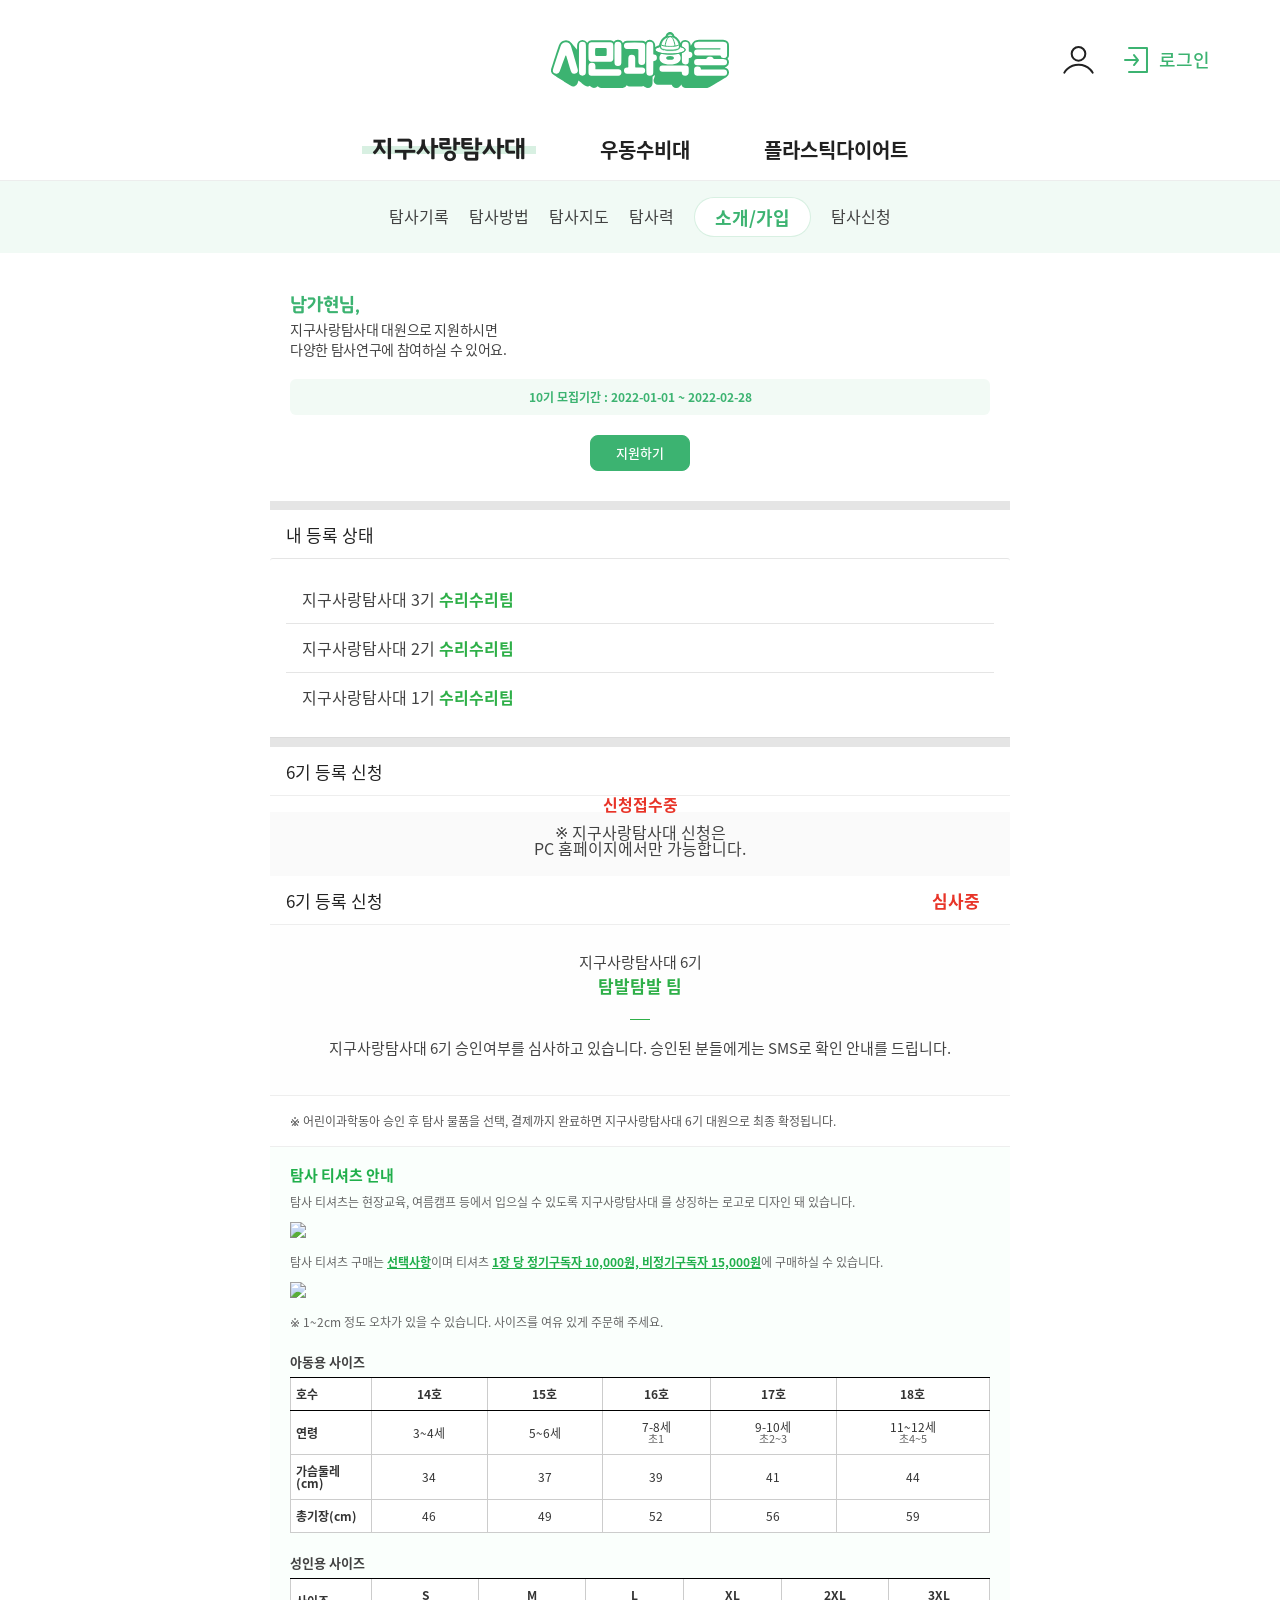
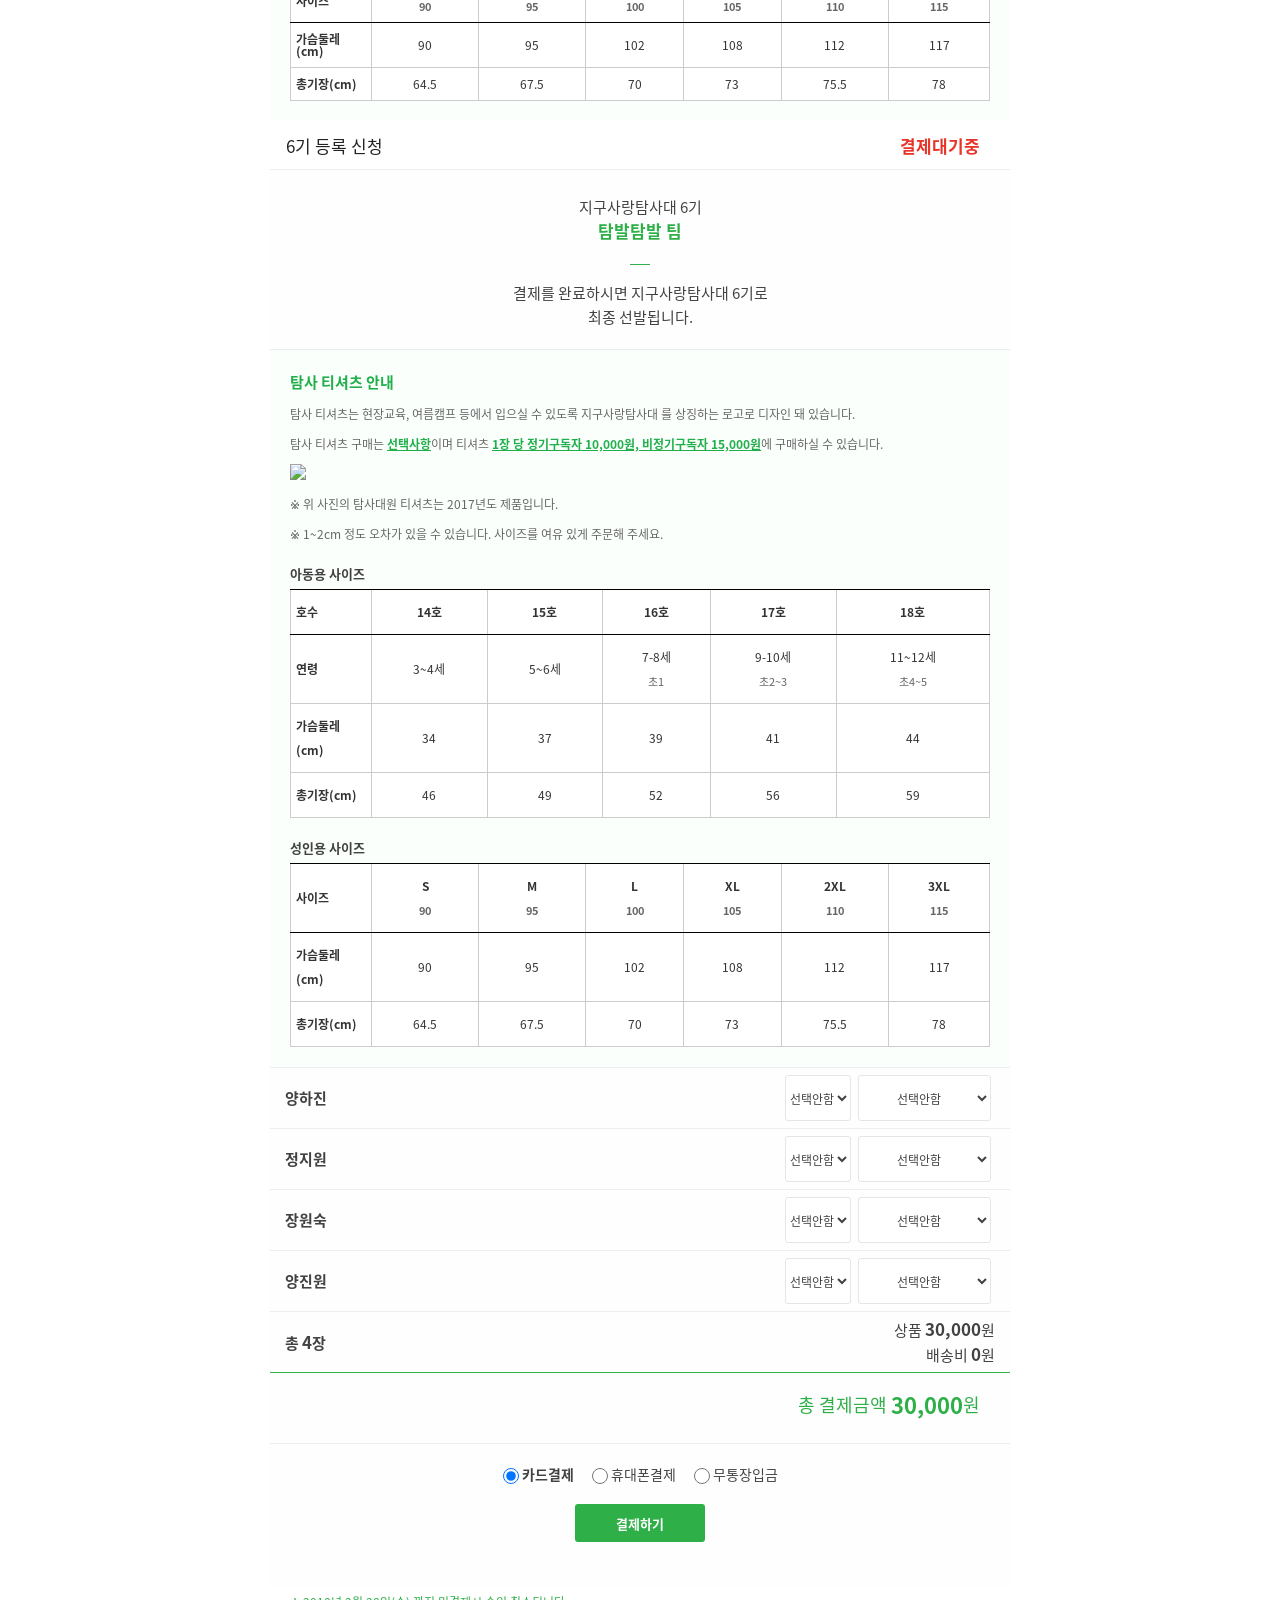
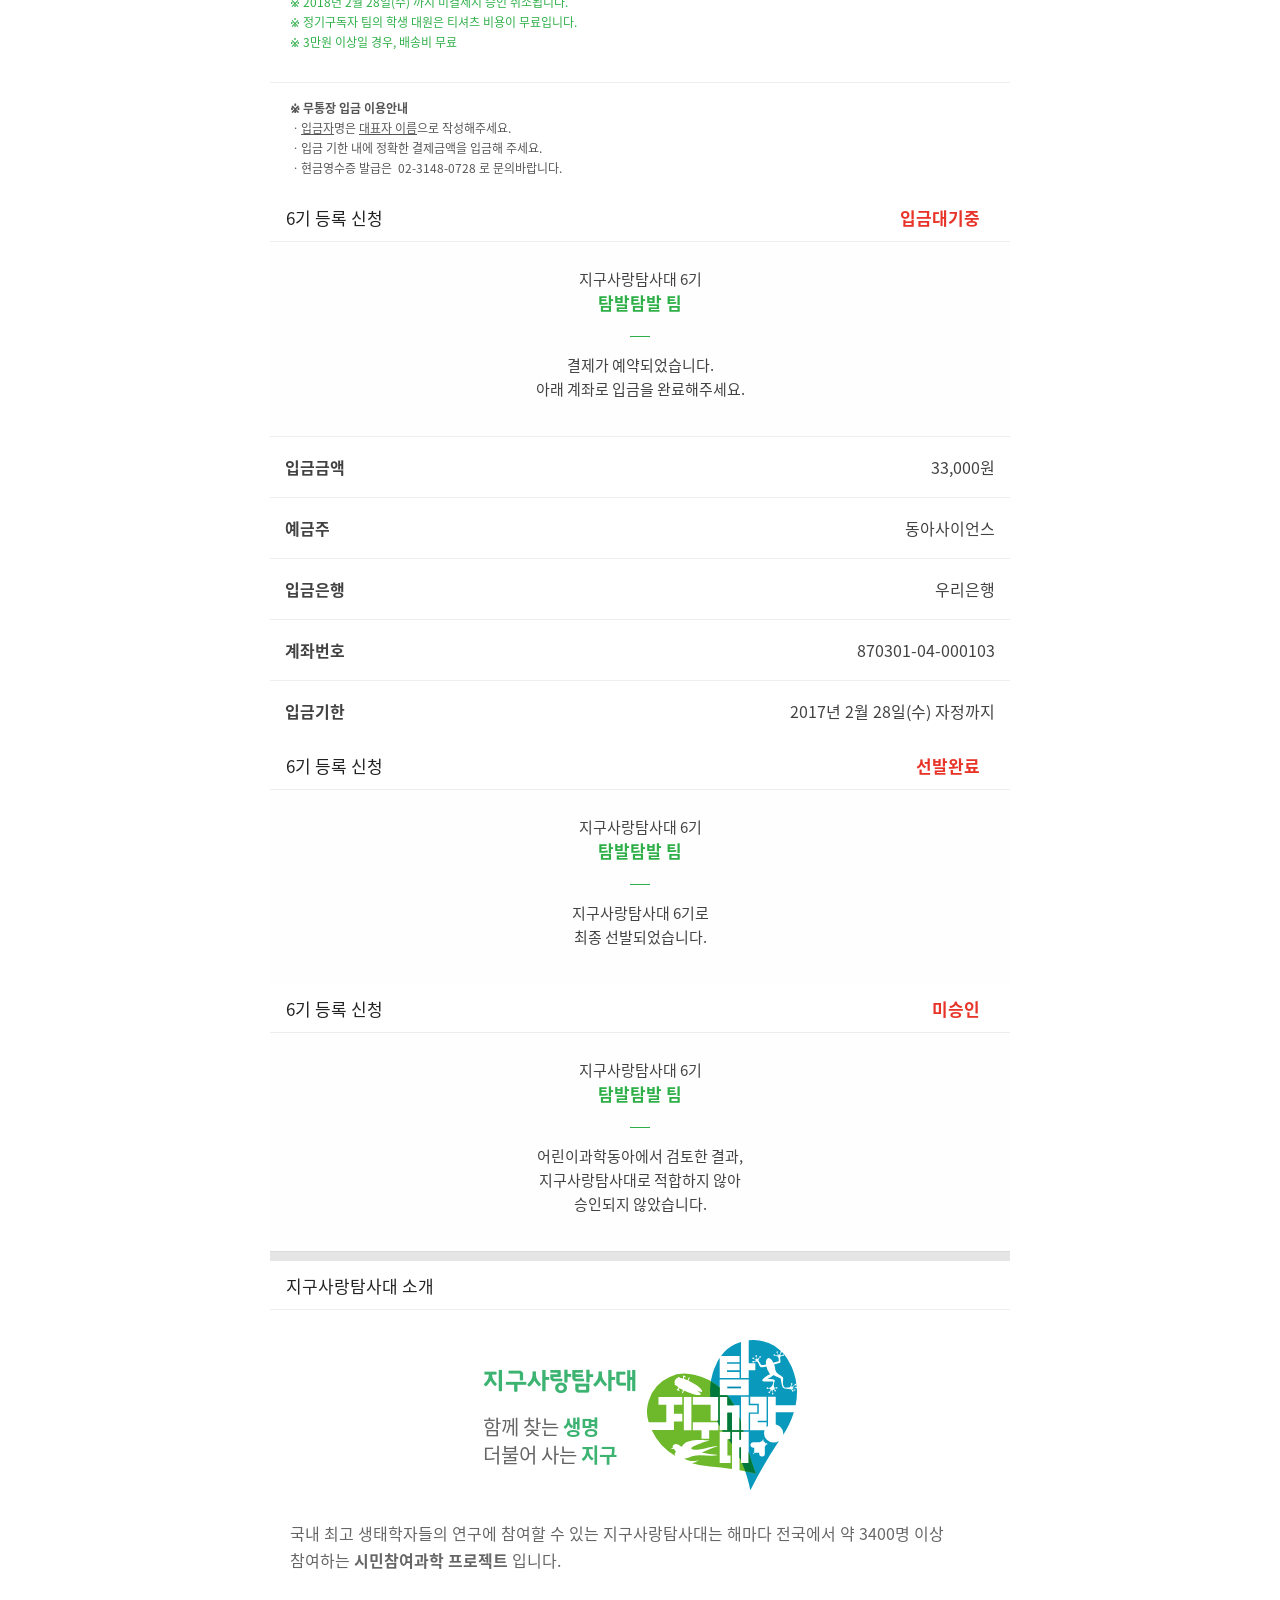
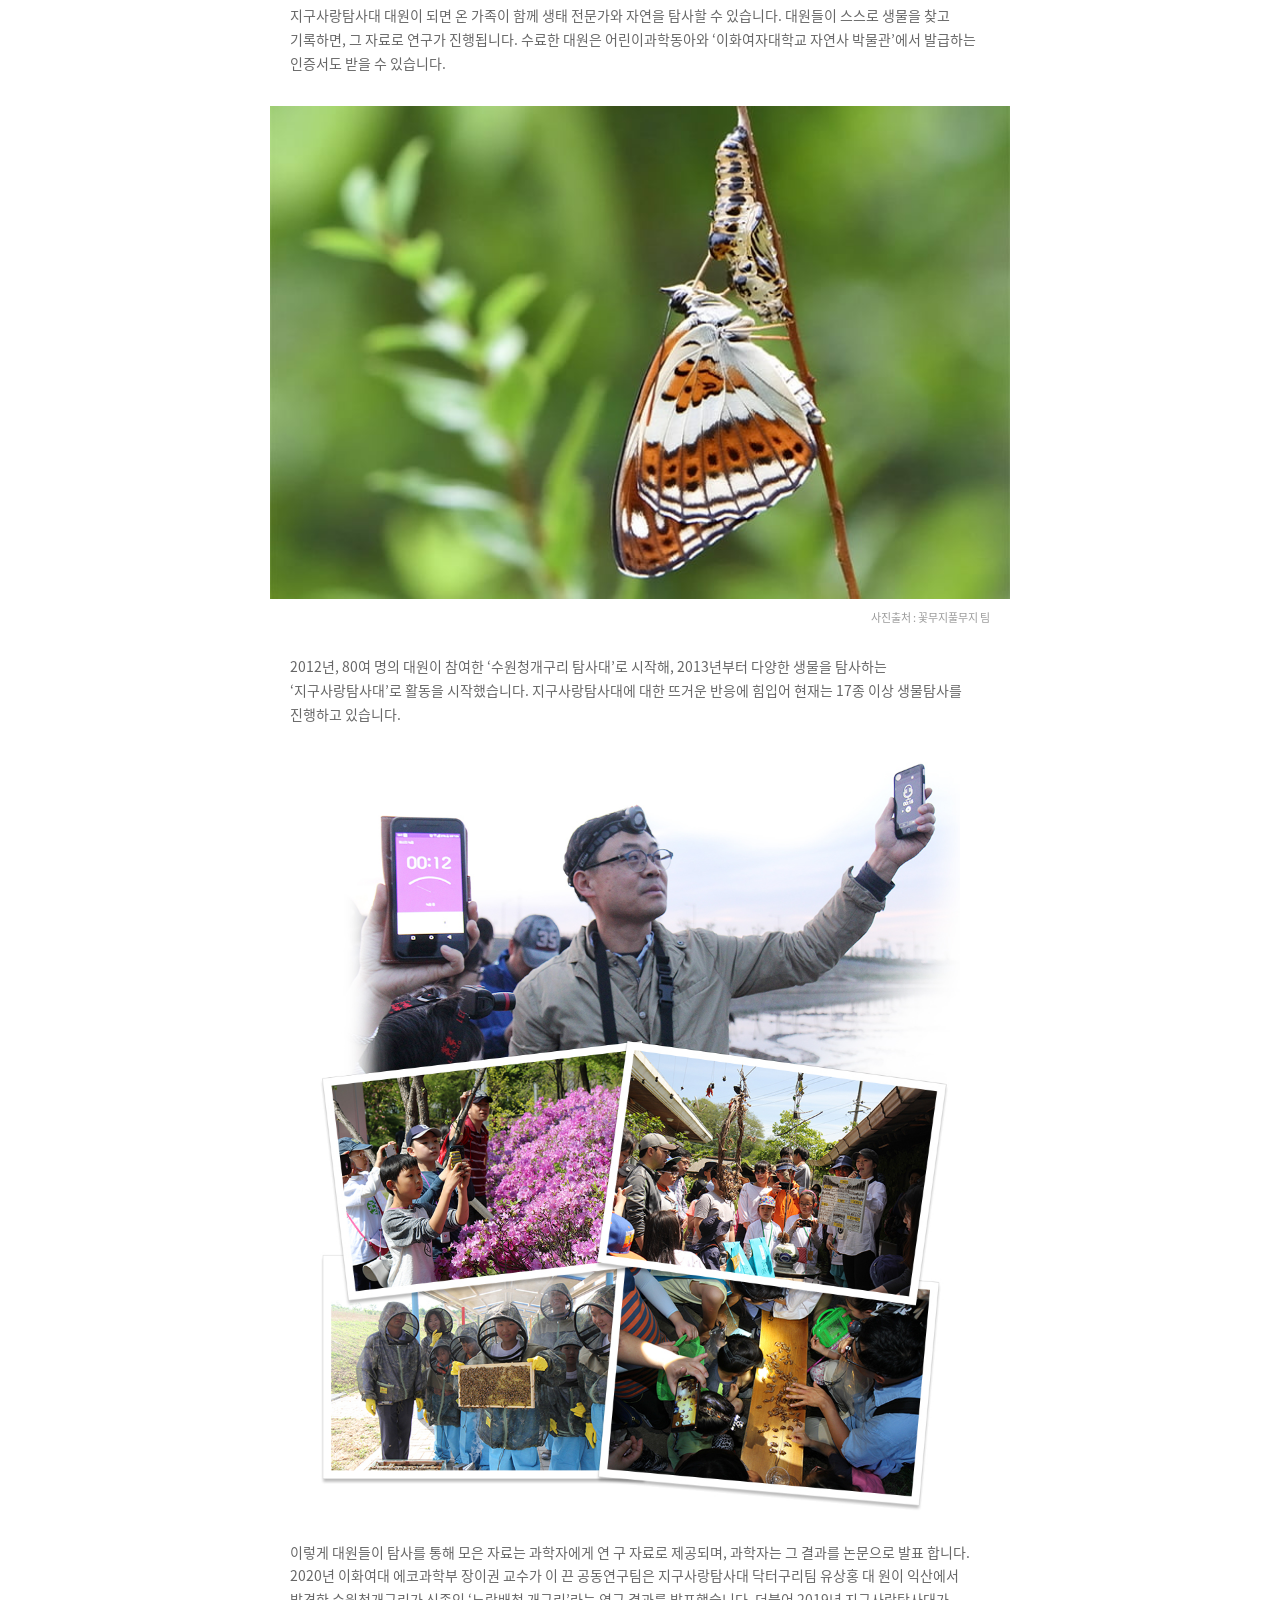
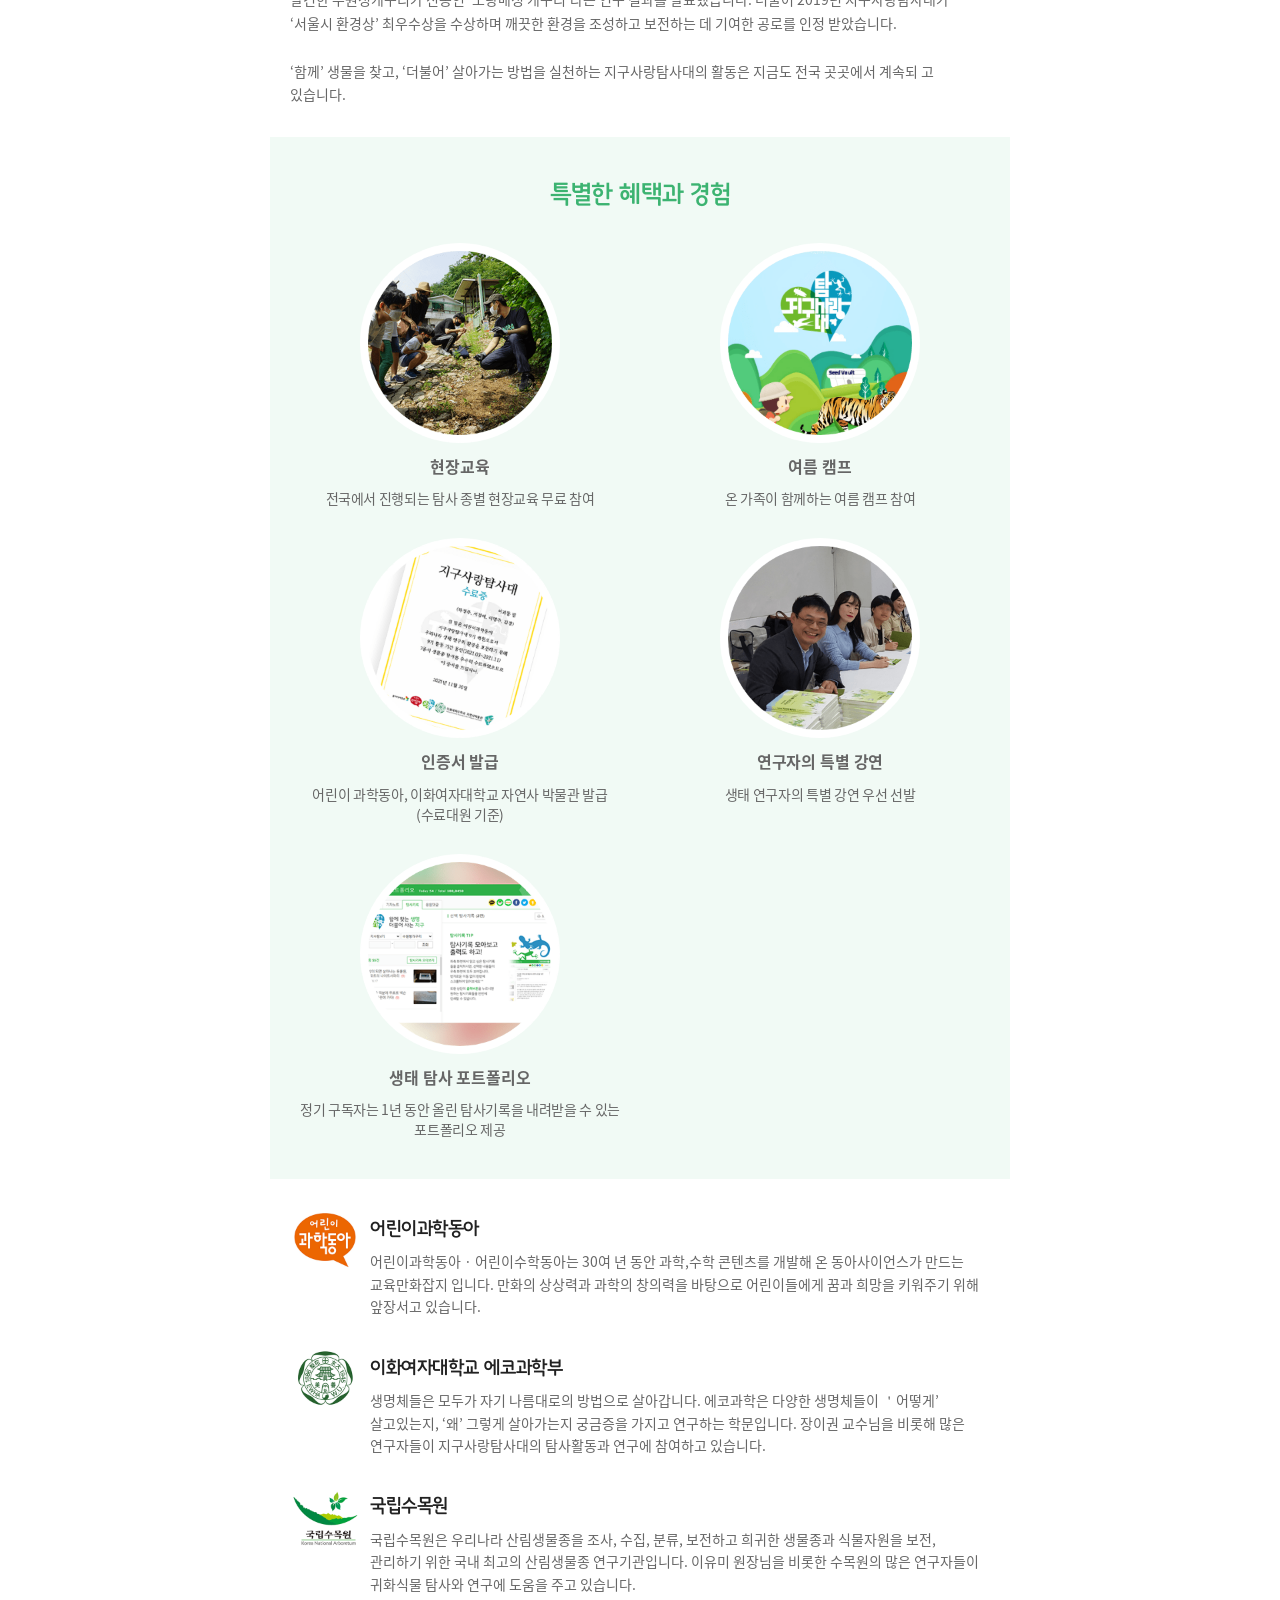
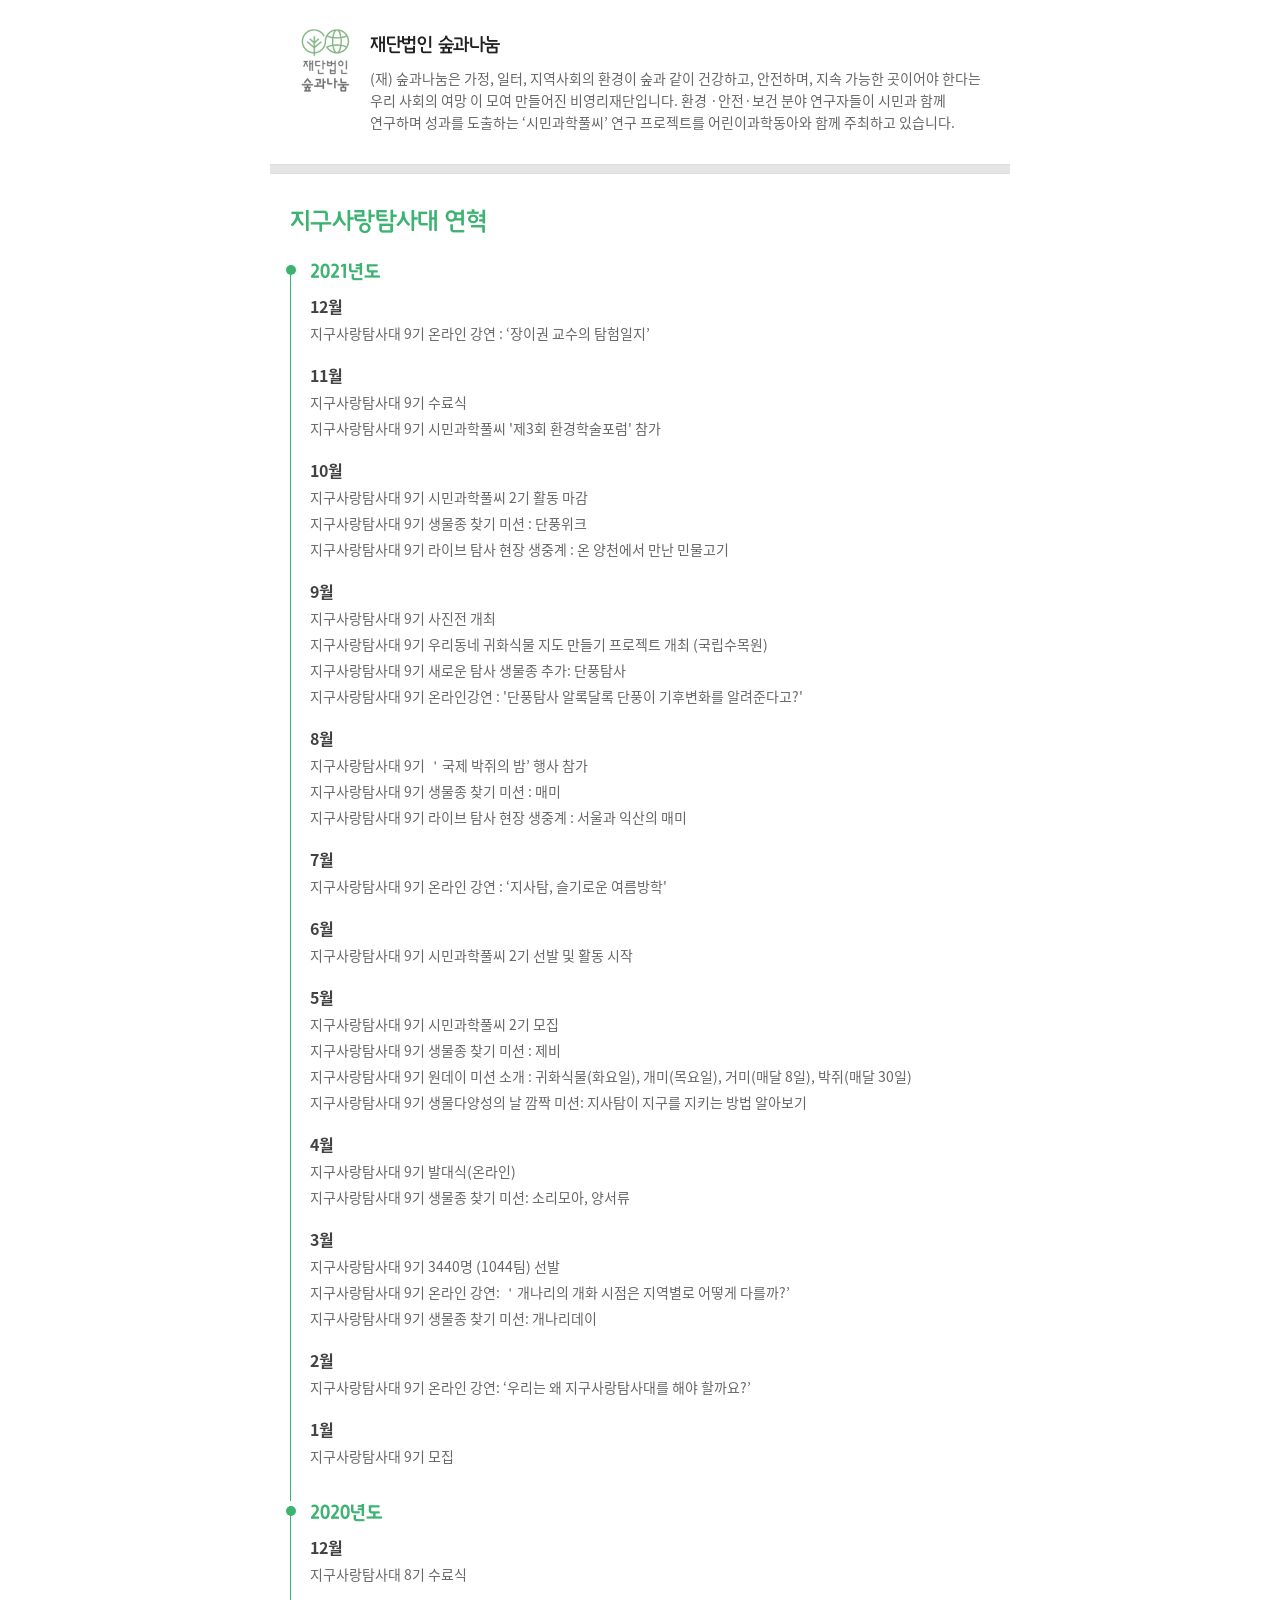
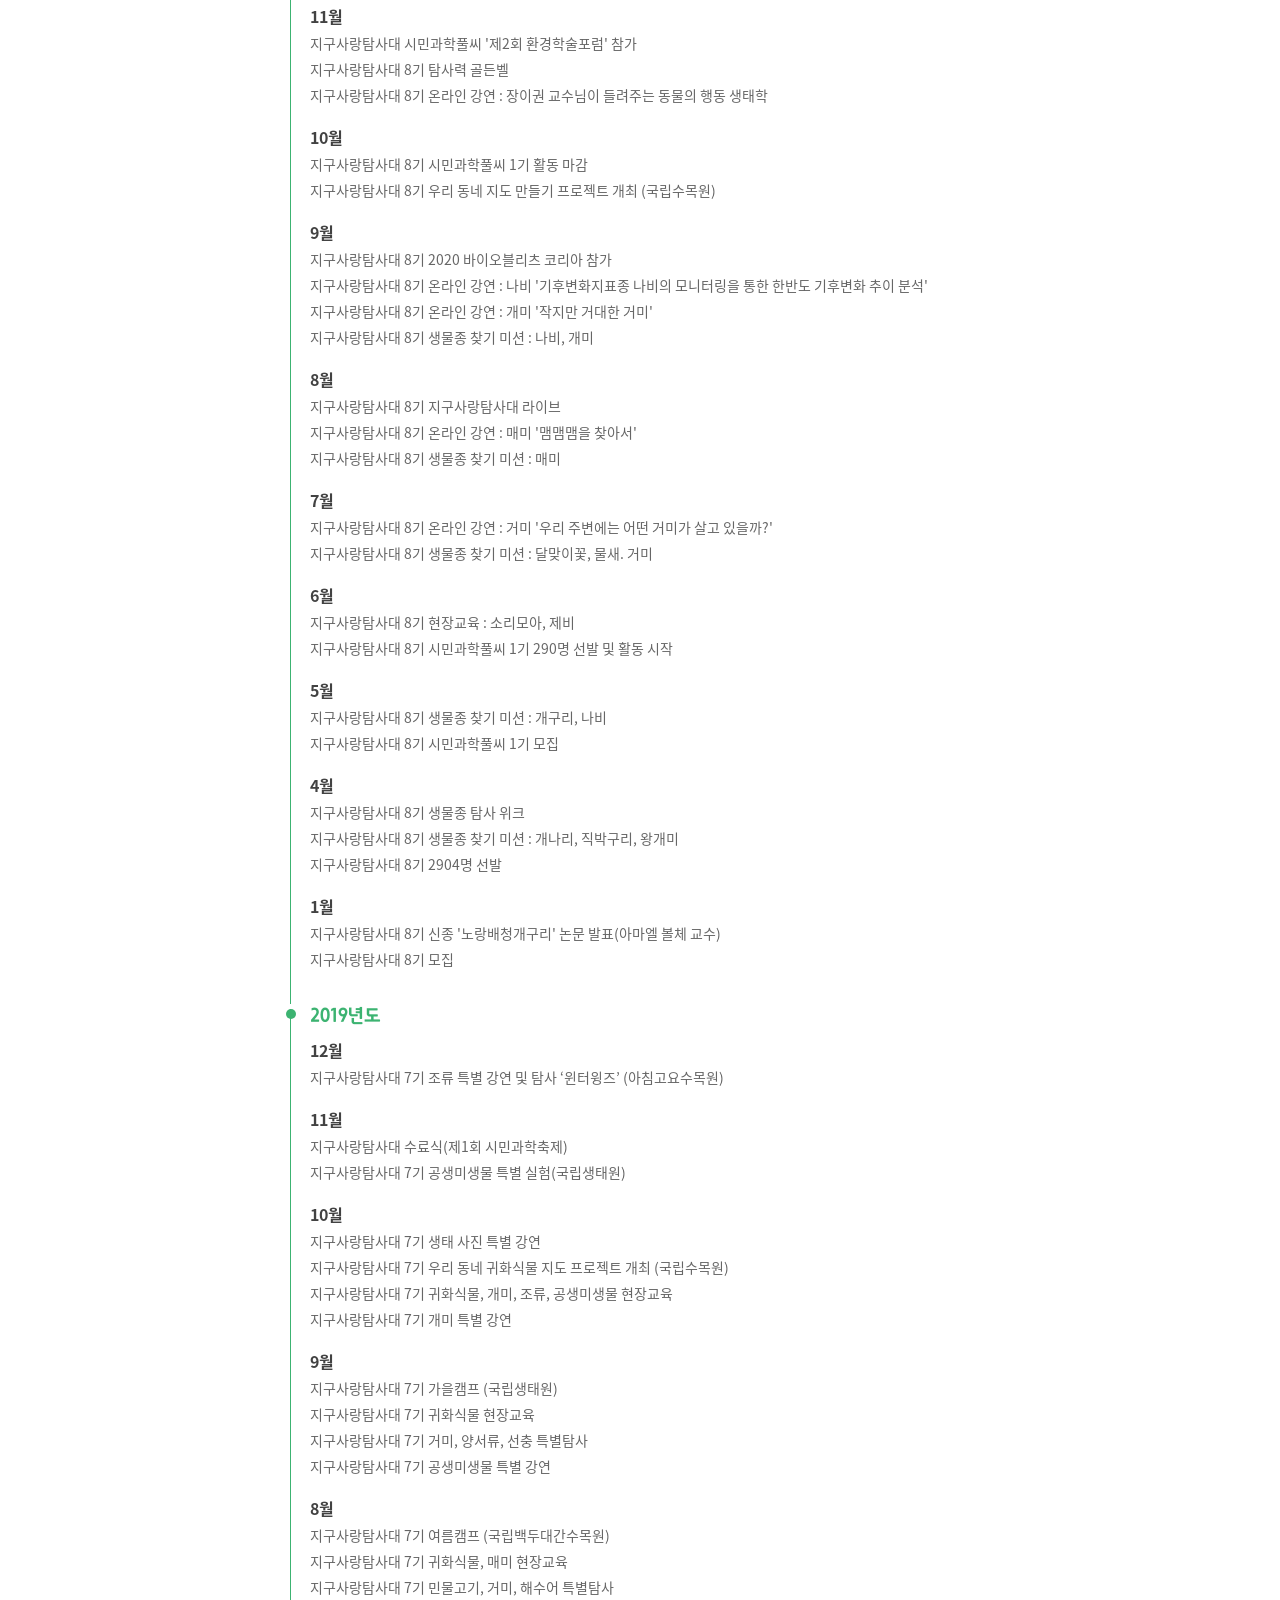
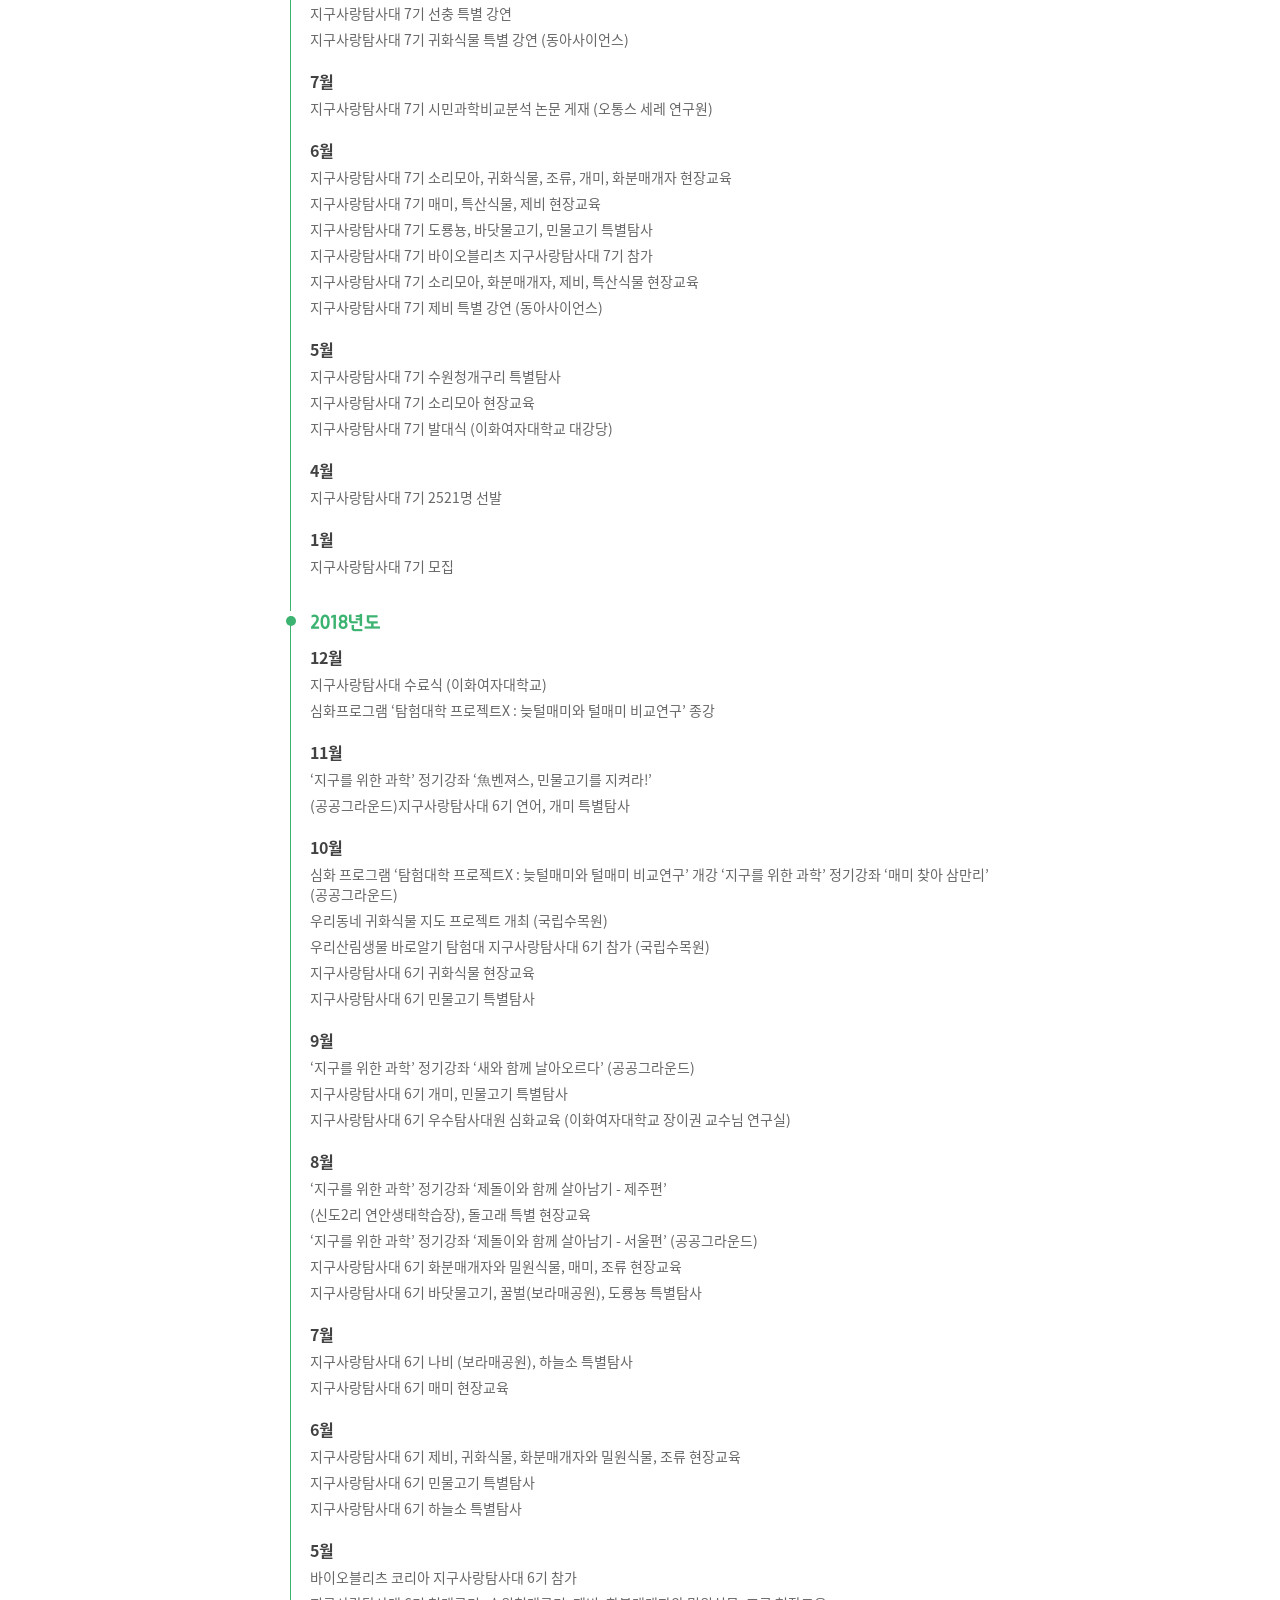
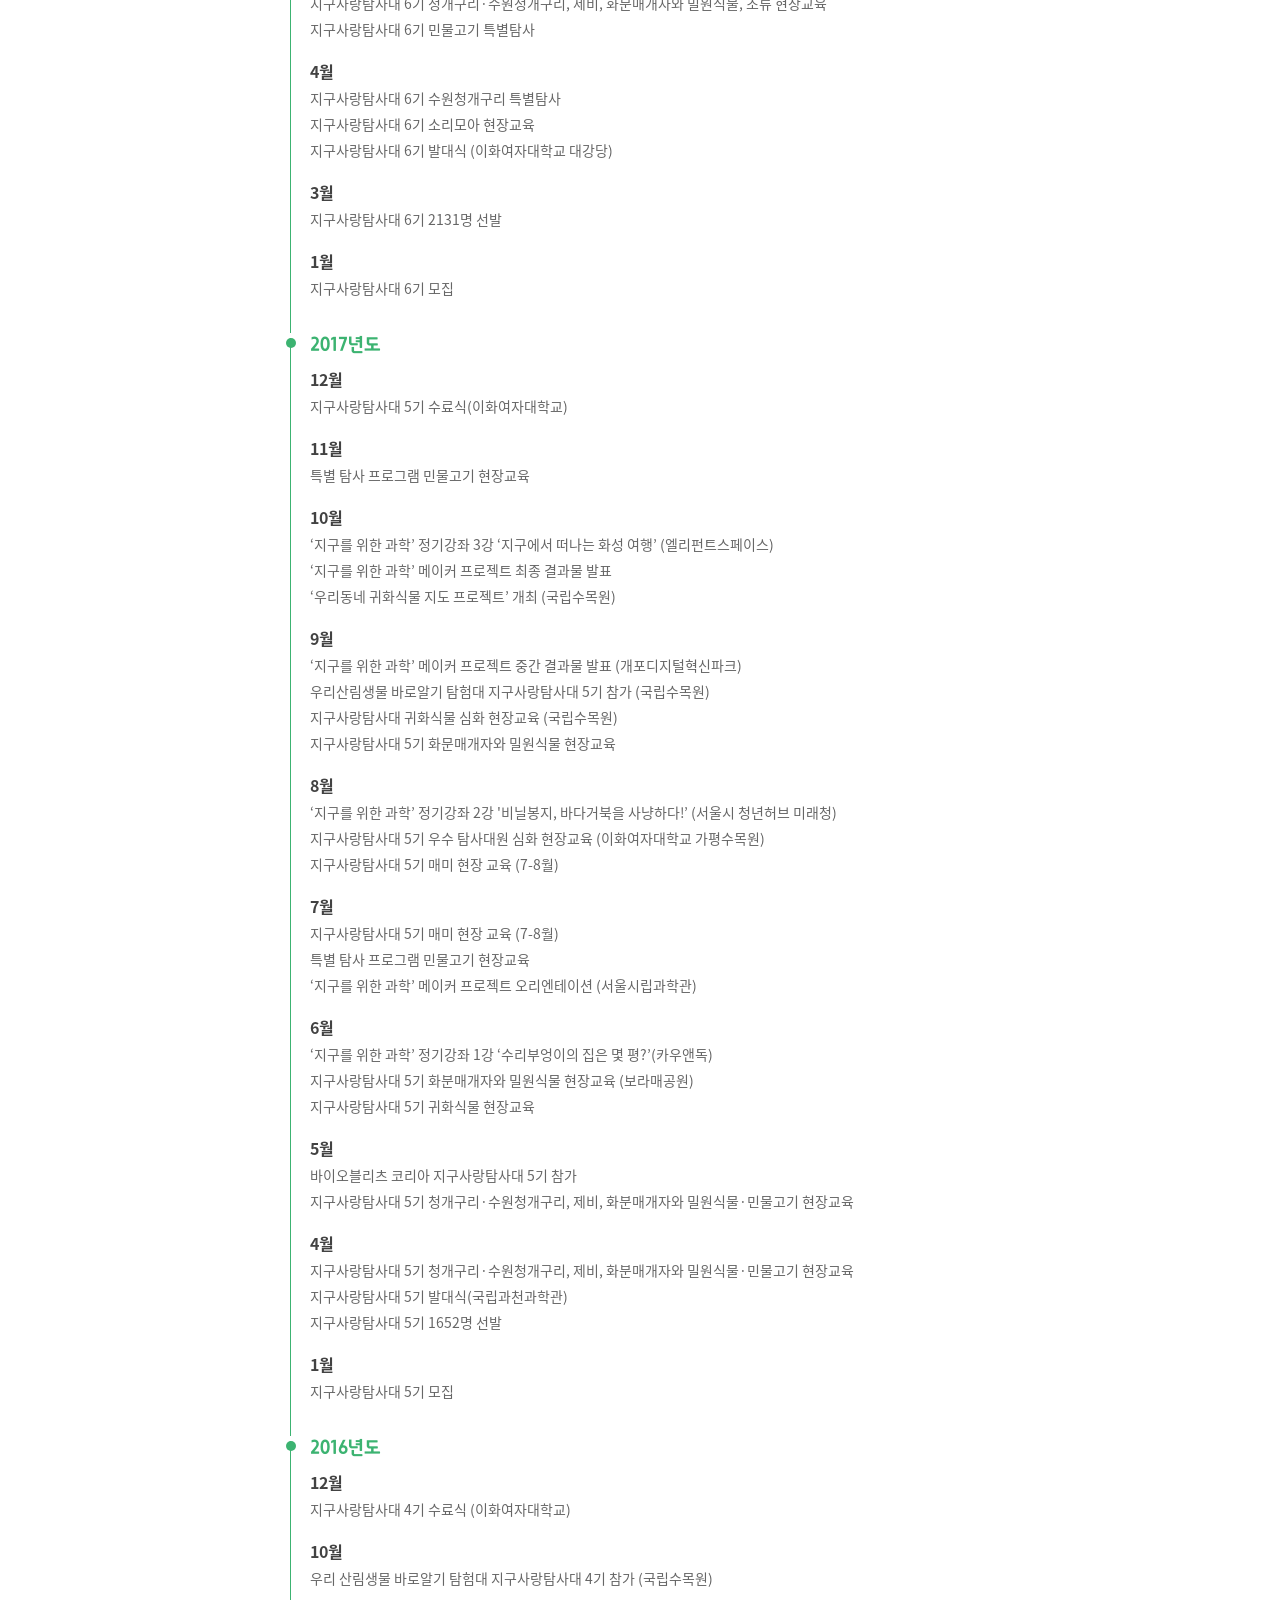
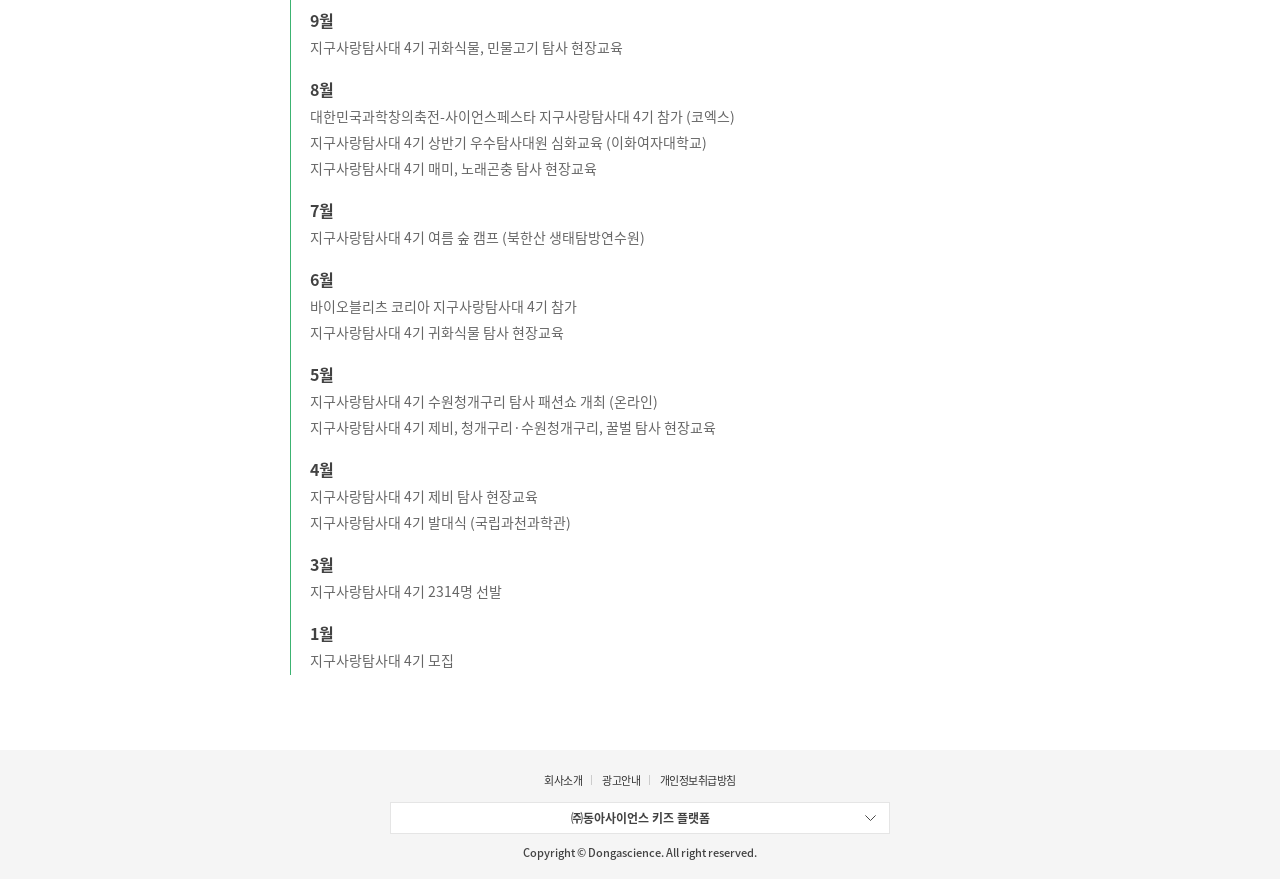
==== commit 7412811e: "asdfasdf" ====
--- a/earth_expedition_apply.html
+++ b/earth_expedition_apply.html
@@ -89,6 +89,9 @@
                         </li>
                         <li class="menu_dep2_item">
                             <a href="" class="menu_dep2_link on">소개/가입</a>
+                        </li>
+                        <li class="menu_dep2_item">
+                            <a href="" class="menu_dep2_link">탐사신청</a>
                         </li>
                     </ul>
                 </div>
--- a/common/css/common.css
+++ b/common/css/common.css
@@ -594,6 +594,22 @@
 .expedition_top_loc .chk_toggle_set { margin-right: 10px; }
 
 .expedition_top_loc .loc_txt { height: 40px; border: 1px solid #3cb371; text-align: center; font-size: 12px; color: #666; -webkit-box-flex: 1; -ms-flex: 1; flex: 1; border-radius: 3px; -webkit-box-sizing: border-box; box-sizing: border-box; padding: 0 10px; }
+
+.expedition_top .data_weather { margin-top: 10px; display: -webkit-box; display: -ms-flexbox; display: flex; border-top: 1px solid #e1e1e1; border-bottom: 1px solid #e1e1e1; font-size: 13px; line-height: 1.43; text-align: center; }
+
+.expedition_top .data_weather_item { -webkit-box-flex: 1; -ms-flex: 1; flex: 1; padding: 10px; position: relative; display: -webkit-box; display: -ms-flexbox; display: flex; -webkit-box-pack: center; -ms-flex-pack: center; justify-content: center; -webkit-box-orient: vertical; -webkit-box-direction: normal; -ms-flex-flow: column; flex-flow: column; }
+
+.expedition_top .data_weather_item.ty_strong { -webkit-box-flex: 1.3; -ms-flex: 1.3; flex: 1.3; }
+
+.expedition_top .data_weather_item.ty_strong .txt { font-size: 14px; font-weight: 500; }
+
+.expedition_top .data_weather_item .tit { color: #666; }
+
+.expedition_top .data_weather_item .txt { color: #424242; }
+
+.expedition_top .data_weather_item:last-child::after { display: none; }
+
+.expedition_top .data_weather_item::after { content: ''; position: absolute; width: 1px; background-color: #e1e1e1; right: 0; top: 10px; bottom: 10px; }
 
 .sub_vote_box { padding: 20px; border: 1px solid rgba(30, 144, 255, 0.5); border-radius: 8px; }
 
